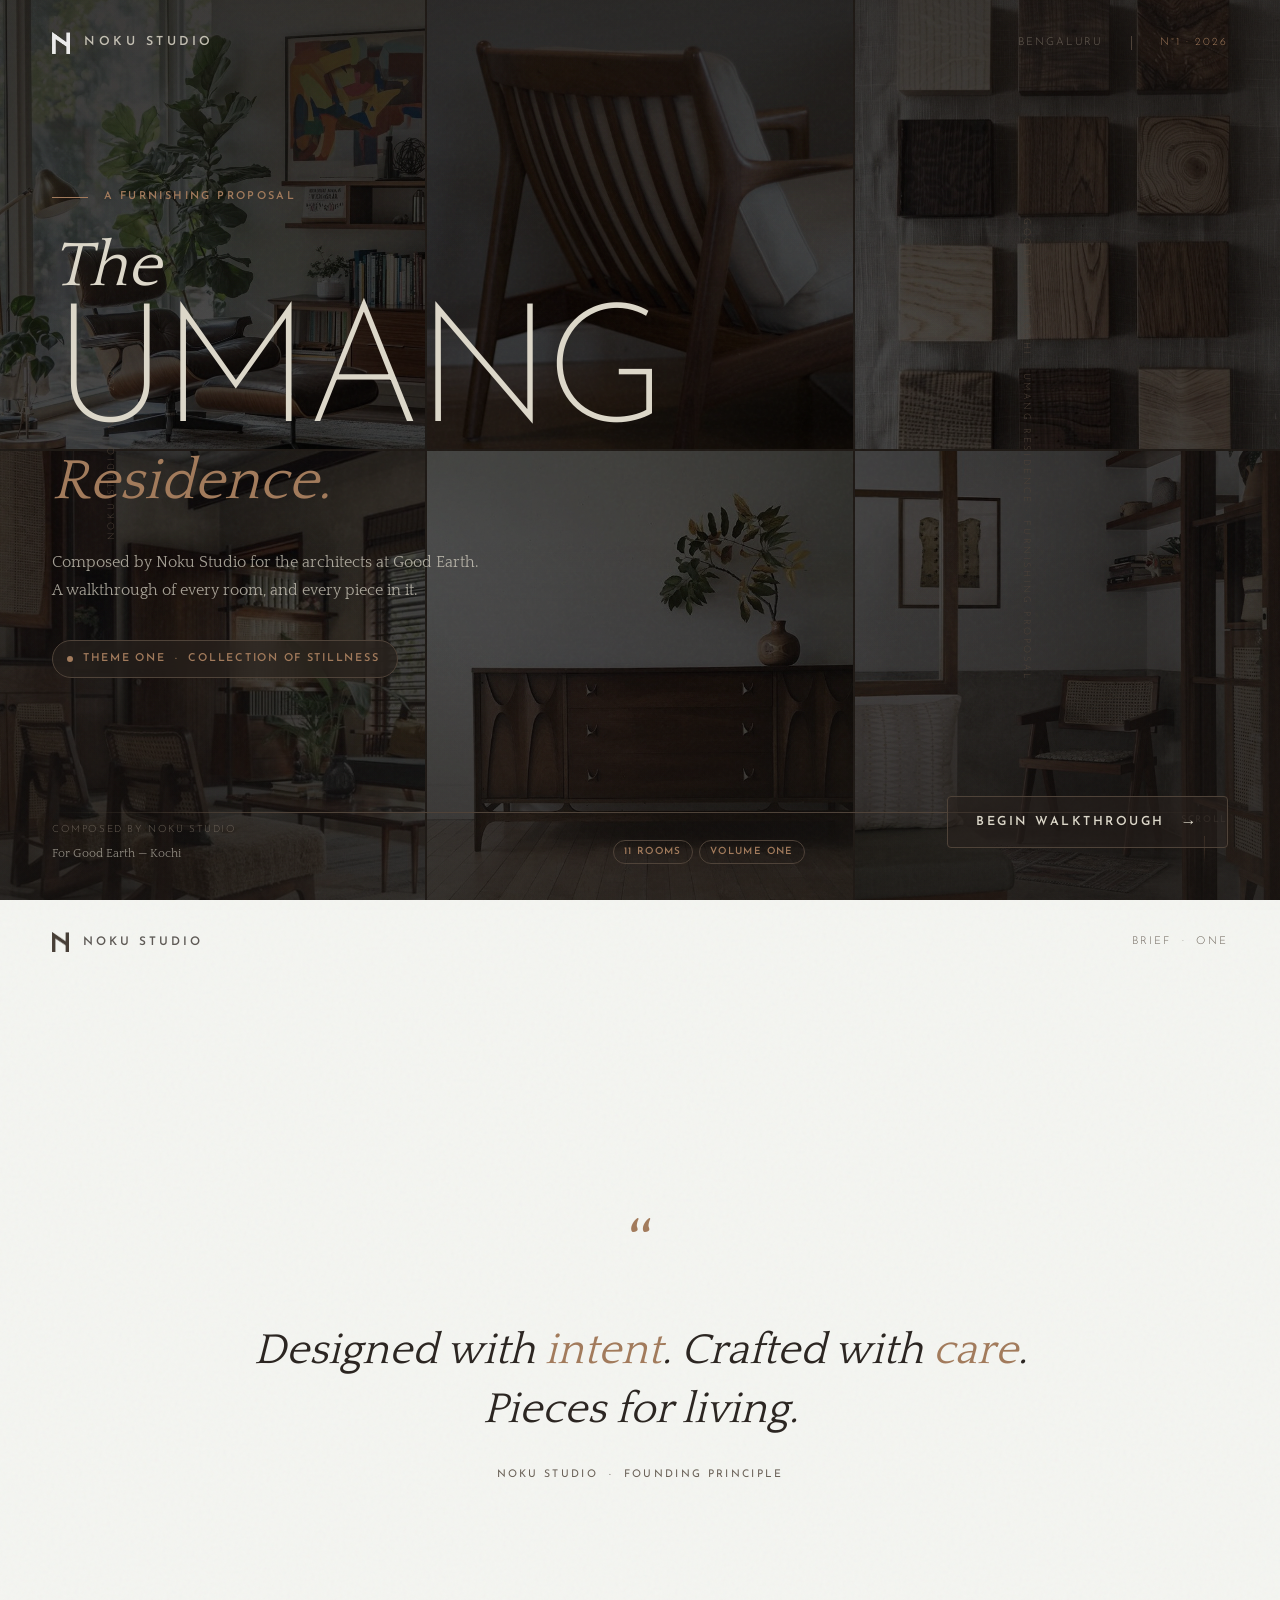
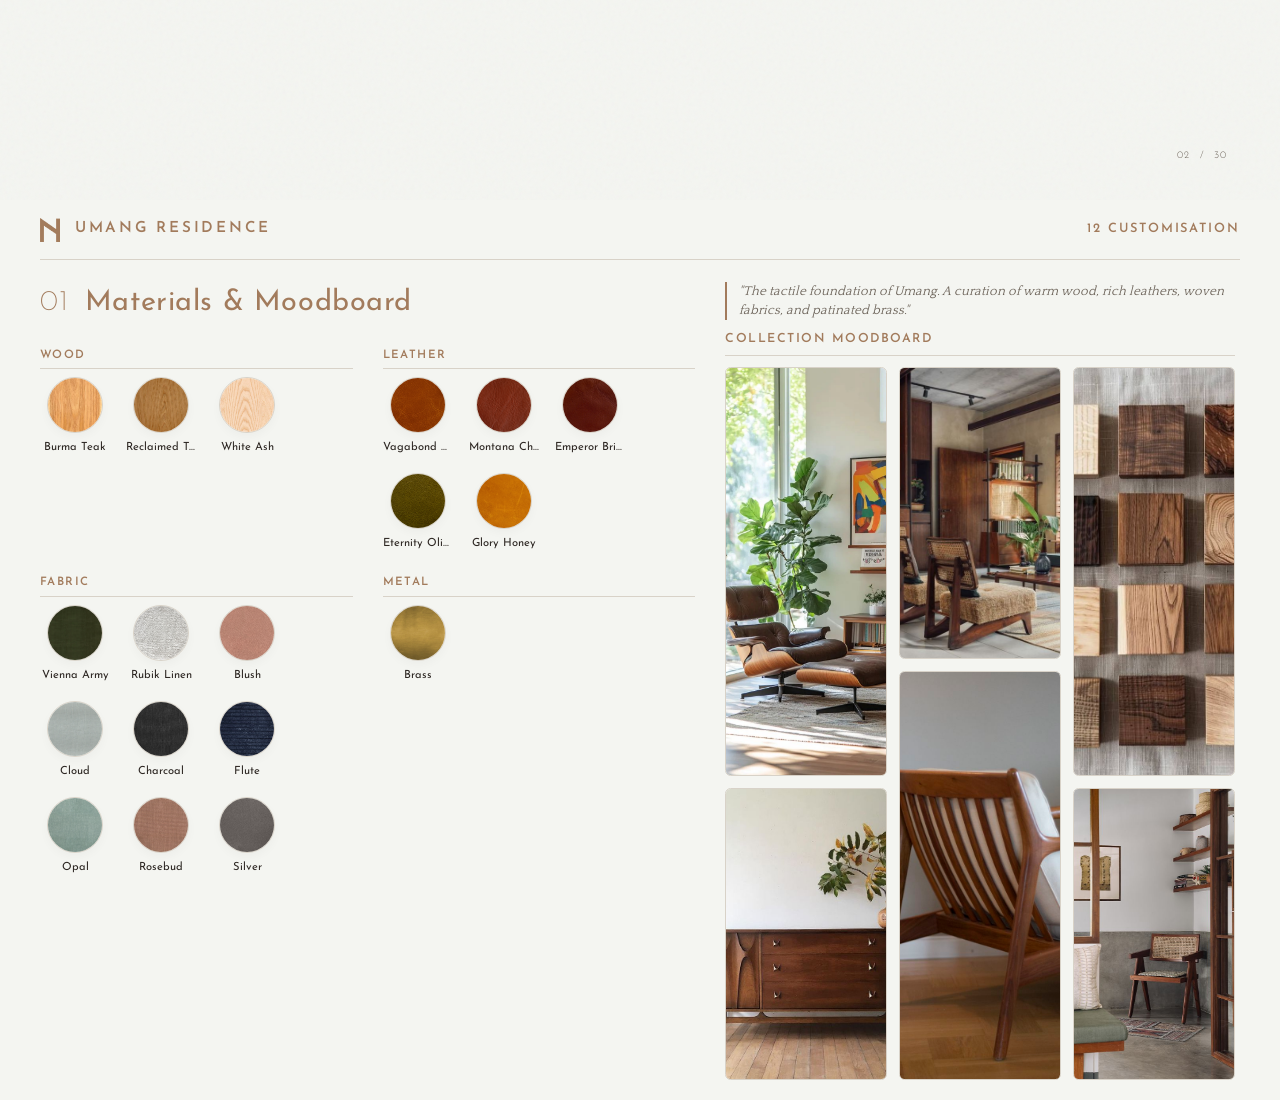
==== index.html @ 827d15e7 "Add generous padding and divider line between sections in mobile view to improve spacing" ====
<!DOCTYPE html>
<html lang="en">

<head>
  <meta charset="UTF-8">
  <meta name="viewport" content="width=device-width, initial-scale=1.0">
  <title>Umang Residence — Room Showcase</title>
  <link rel="preconnect" href="https://fonts.googleapis.com" />
  <link rel="preconnect" href="https://fonts.gstatic.com" crossorigin />
  <link
    href="https://fonts.googleapis.com/css2?family=Josefin+Sans:ital,wght@0,200;0,300;0,400;0,600;0,700;1,400;1,600&family=Quattrocento:wght@400;700&display=swap"
    rel="stylesheet" />
  <link rel="stylesheet" href="style.css">

  <!-- ====================================================================
       LANDING PAGE STYLES (merged from landing.html)
       ==================================================================== -->
  <style>
    /* Override desktop scroll-lock from style.css so page-level snap works */
    @media (min-width: 1201px) {

      html,
      body {
        overflow-y: auto !important;
      }

      .app-container {
        height: 100vh;
        overflow: hidden;
        padding: 0 40px;
      }
    }

    html {
      scroll-snap-type: y mandatory;
      overflow-y: scroll;
      -webkit-font-smoothing: antialiased;
    }

    /* Scope snap-align to all top-level page sections */
    .landing-hero-section,
    .landing-quote-section,
    .app-container,
    .landing-thankyou-section {
      scroll-snap-align: start;
    }

    /* ---- TOKENS ---- */
    :root {
      --font-display: 'Josefin Sans', sans-serif;
      --font-body: 'Quattrocento', serif;
      --ease-out: cubic-bezier(0.16, 1, 0.3, 1);
    }

    /* ---- HERO SECTION (dark) ---- */
    .landing-hero-section {
      height: 100vh;
      display: grid;
      grid-template-rows: auto 1fr auto;
      position: relative;
      overflow: hidden;
      background: #1E1915;
    }

    /* Noise grain */
    .landing-hero-section::before {
      content: '';
      position: absolute;
      inset: 0;
      background-image: url("data:image/svg+xml,%3Csvg viewBox='0 0 256 256' xmlns='http://www.w3.org/2000/svg'%3E%3Cfilter id='noise'%3E%3CfeTurbulence type='fractalNoise' baseFrequency='0.9' numOctaves='4' stitchTiles='stitch'/%3E%3C/filter%3E%3Crect width='100%25' height='100%25' filter='url(%23noise)' opacity='0.04'/%3E%3C/svg%3E");
      pointer-events: none;
      z-index: 5;
      opacity: 0.6;
    }

    .l-bg-collage {
      position: absolute;
      inset: 0;
      z-index: 0;
      display: grid;
      grid-template-columns: 1fr 1fr 1fr;
      grid-template-rows: 1fr 1fr;
      gap: 2px;
      opacity: 0;
      animation: lBgReveal 2.4s 0.5s var(--ease-out) forwards;
    }

    @keyframes lBgReveal {
      to {
        opacity: 1;
      }
    }

    .l-bg-collage__panel {
      overflow: hidden;
    }

    .l-bg-collage__panel img {
      width: 100%;
      height: 100%;
      object-fit: cover;
      filter: brightness(0.3) saturate(0.7);
      transform: scale(1.06);
      animation: lBgPanZoom 22s ease-in-out infinite alternate;
    }

    .l-bg-collage__panel:nth-child(2) img {
      animation-delay: -3s;
    }

    .l-bg-collage__panel:nth-child(3) img {
      animation-delay: -6s;
    }

    .l-bg-collage__panel:nth-child(4) img {
      animation-delay: -9s;
    }

    .l-bg-collage__panel:nth-child(5) img {
      animation-delay: -12s;
    }

    .l-bg-collage__panel:nth-child(6) img {
      animation-delay: -15s;
    }

    @keyframes lBgPanZoom {
      from {
        transform: scale(1.06) translate(0, 0);
      }

      to {
        transform: scale(1.14) translate(1%, 1%);
      }
    }

    .l-bg-vignette {
      position: absolute;
      inset: 0;
      z-index: 1;
      background:
        radial-gradient(ellipse at center, transparent 35%, rgba(30, 25, 21, 0.22) 80%),
        linear-gradient(to bottom, rgba(30, 25, 21, 0.18) 0%, transparent 40%, transparent 60%, rgba(30, 25, 21, 0.38) 100%);
      pointer-events: none;
    }

    /* NAV */
    .l-nav {
      position: relative;
      z-index: 10;
      display: flex;
      justify-content: space-between;
      align-items: center;
      padding: 32px 52px 0;
      opacity: 0;
      transform: translateY(-12px);
      animation: lSlideDown 0.9s 1.2s var(--ease-out) forwards;
    }

    @keyframes lSlideDown {
      to {
        opacity: 1;
        transform: translateY(0);
      }
    }

    .l-nav__brand {
      display: flex;
      align-items: center;
      gap: 14px;
    }

    .l-nav__logo {
      height: 22px;
      width: auto;
      filter: brightness(0) invert(1);
      opacity: 0.9;
    }

    .l-nav__wordmark {
      font-family: var(--font-display);
      font-size: 0.78rem;
      font-weight: 600;
      letter-spacing: 0.28em;
      text-transform: uppercase;
      color: #dcd7c9;
      opacity: 0.85;
    }

    .l-nav__meta {
      display: flex;
      align-items: center;
      gap: 28px;
    }

    .l-nav__tag {
      font-family: var(--font-display);
      font-size: 0.68rem;
      font-weight: 300;
      letter-spacing: 0.18em;
      text-transform: uppercase;
      color: #6B6258;
    }

    .l-nav__divider {
      width: 1px;
      height: 14px;
      background: #4F4339;
    }

    .l-nav__edition {
      font-family: var(--font-display);
      font-size: 0.68rem;
      font-weight: 300;
      letter-spacing: 0.18em;
      text-transform: uppercase;
      color: #a27b5c;
    }

    /* HERO CONTENT */
    .l-hero {
      position: relative;
      z-index: 10;
      display: flex;
      flex-direction: column;
      justify-content: center;
      align-items: flex-start;
      padding: 0 52px;
    }

    .l-hero__eyebrow {
      display: flex;
      align-items: center;
      gap: 16px;
      margin-bottom: 32px;
      opacity: 0;
      transform: translateY(14px);
      animation: lFadeUp 0.8s 1.5s var(--ease-out) forwards;
    }

    .l-hero__eyebrow-line {
      width: 36px;
      height: 1px;
      background: #a27b5c;
    }

    .l-hero__eyebrow-text {
      font-family: var(--font-display);
      font-size: 0.68rem;
      font-weight: 600;
      letter-spacing: 0.22em;
      text-transform: uppercase;
      color: #a27b5c;
    }

    .l-hero__title-block {
      display: flex;
      flex-direction: column;
    }

    .l-hero__article {
      font-family: var(--font-body);
      font-style: italic;
      font-size: clamp(2.4rem, 5vw, 5.2rem);
      color: #dcd7c9;
      line-height: 0.9;
      letter-spacing: -0.01em;
      margin-bottom: 12px;
      opacity: 0;
      transform: translateY(20px);
      animation: lFadeUp 1s 1.65s var(--ease-out) forwards;
    }

    .l-hero__name {
      font-family: var(--font-display);
      font-size: clamp(5.5rem, 13vw, 14rem);
      font-weight: 200;
      letter-spacing: -0.04em;
      line-height: 0.88;
      color: #dcd7c9;
      text-transform: uppercase;
      opacity: 0;
      transform: translateY(24px);
      animation: lFadeUp 1.1s 1.8s var(--ease-out) forwards;
    }

    .l-hero__subtitle {
      font-family: var(--font-body);
      font-style: italic;
      font-size: clamp(2.2rem, 4.5vw, 4.8rem);
      color: #a27b5c;
      line-height: 0.95;
      opacity: 0;
      transform: translateY(20px);
      animation: lFadeUp 1s 2s var(--ease-out) forwards;
    }

    .l-hero__descriptor {
      margin-top: 40px;
      max-width: 480px;
      opacity: 0;
      transform: translateY(16px);
      animation: lFadeUp 0.9s 2.2s var(--ease-out) forwards;
    }

    .l-hero__descriptor p {
      font-family: var(--font-body);
      font-size: 0.88rem;
      font-size: 1rem;
      line-height: 1.75;
      color: #dcd7c9;
      opacity: 0.72;
    }

    .l-hero__descriptor p strong {
      color: #dcd7c9;
      font-weight: 400;
    }

    /* Theme chip */
    .l-theme-chip {
      display: inline-flex;
      align-items: center;
      gap: 10px;
      margin-top: 36px;
      padding: 9px 18px 9px 14px;
      border: 1px solid #4F4339;
      border-radius: 100vw;
      background: rgba(42, 35, 30, 0.6);
      backdrop-filter: blur(12px);
      -webkit-backdrop-filter: blur(12px);
      opacity: 0;
      transform: translateY(12px);
      animation: lFadeUp 0.9s 2.4s var(--ease-out) forwards;
      transition: border-color 0.3s ease, background 0.3s ease;
    }

    .l-theme-chip:hover {
      border-color: #a27b5c;
      background: rgba(162, 123, 92, 0.12);
    }

    .l-theme-chip__dot {
      width: 6px;
      height: 6px;
      border-radius: 50%;
      background: #a27b5c;
      animation: lPulse 2.5s ease-in-out infinite;
    }

    @keyframes lPulse {

      0%,
      100% {
        opacity: 1;
        transform: scale(1);
      }

      50% {
        opacity: 0.5;
        transform: scale(0.75);
      }
    }

    .l-theme-chip__text {
      font-family: var(--font-display);
      font-size: 0.68rem;
      font-weight: 600;
      letter-spacing: 0.16em;
      text-transform: uppercase;
      color: #a27b5c;
    }

    /* CTA button */
    .l-enter-btn-wrap {
      position: absolute;
      right: 52px;
      bottom: 52px;
      z-index: 10;
      opacity: 0;
      animation: lFadeIn 0.9s 2.6s var(--ease-out) forwards;
    }

    .l-enter-btn {
      display: inline-flex;
      align-items: center;
      gap: 16px;
      text-decoration: none;
      color: #dcd7c9;
      font-family: var(--font-display);
      font-size: 0.78rem;
      font-weight: 600;
      letter-spacing: 0.2em;
      text-transform: uppercase;
      padding: 16px 28px;
      border: 1px solid #4F4339;
      border-radius: 4px;
      background: rgba(42, 35, 30, 0.5);
      backdrop-filter: blur(16px);
      -webkit-backdrop-filter: blur(16px);
      transition: all 0.4s var(--ease-out);
      position: relative;
      overflow: hidden;
      cursor: pointer;
    }

    .l-enter-btn::before {
      content: '';
      position: absolute;
      inset: 0;
      background: #a27b5c;
      transform: scaleX(0);
      transform-origin: left;
      transition: transform 0.5s var(--ease-out);
      z-index: -1;
    }

    .l-enter-btn:hover {
      border-color: #a27b5c;
      color: #1E1915;
      letter-spacing: 0.26em;
    }

    .l-enter-btn:hover::before {
      transform: scaleX(1);
    }

    .l-enter-btn__arrow {
      display: inline-block;
      transition: transform 0.35s var(--ease-out);
      font-size: 1rem;
    }

    .l-enter-btn:hover .l-enter-btn__arrow {
      transform: translateX(5px);
    }

    /* Footer strip */
    .l-footer-strip {
      position: relative;
      z-index: 10;
      display: flex;
      justify-content: space-between;
      align-items: flex-end;
      padding: 0 52px 36px;
      opacity: 0;
      animation: lFadeIn 0.9s 2.5s var(--ease-out) forwards;
    }

    .l-footer__left {
      display: flex;
      flex-direction: column;
      gap: 6px;
    }

    .l-footer__credit {
      font-family: var(--font-display);
      font-size: 0.62rem;
      font-weight: 300;
      letter-spacing: 0.16em;
      text-transform: uppercase;
      color: #6B6258;
    }

    .l-footer__client {
      font-family: var(--font-body);
      font-size: 0.78rem;
      color: #dcd7c9;
      opacity: 0.6;
    }

    .l-footer__rooms {
      display: flex;
      align-items: center;
      gap: 6px;
    }

    .l-room-badge {
      font-family: var(--font-display);
      font-size: 0.62rem;
      font-weight: 600;
      letter-spacing: 0.14em;
      text-transform: uppercase;
      color: #a27b5c;
      border: 1px solid #4F4339;
      border-radius: 100vw;
      padding: 3px 10px;
    }

    .l-scroll-hint {
      display: flex;
      flex-direction: column;
      align-items: center;
      gap: 8px;
      opacity: 0.4;
      animation: lBobUp 2s 3.2s ease-in-out infinite;
    }

    @keyframes lBobUp {

      0%,
      100% {
        transform: translateY(0);
        opacity: 0.4;
      }

      50% {
        transform: translateY(-5px);
        opacity: 0.7;
      }
    }

    .l-scroll-hint__label {
      font-family: var(--font-display);
      font-size: 0.58rem;
      letter-spacing: 0.18em;
      text-transform: uppercase;
      color: #6B6258;
    }

    .l-scroll-hint__line {
      width: 1px;
      height: 28px;
      background: linear-gradient(to bottom, #a27b5c, transparent);
    }

    /* Vertical edge labels */
    .l-side-ticker,
    .l-edition-mark {
      position: absolute;
      top: 50%;
      z-index: 10;
      opacity: 0;
      animation: lFadeIn 1s 2.8s var(--ease-out) forwards;
    }

    .l-side-ticker {
      right: 20px;
      transform: translateY(-50%) rotate(90deg);
    }

    .l-edition-mark {
      left: 20px;
      transform: translateY(-50%) rotate(-90deg);
    }

    .l-side-ticker span,
    .l-edition-mark span {
      font-family: var(--font-display);
      font-size: 0.58rem;
      font-weight: 300;
      letter-spacing: 0.28em;
      text-transform: uppercase;
      color: #4F4339;
      white-space: nowrap;
    }

    /* HR accent */
    .l-hr-accent {
      height: 1px;
      background: linear-gradient(to right, transparent, #4F4339 20%, #4F4339 80%, transparent);
      position: relative;
      z-index: 10;
      margin: 0 52px;
      opacity: 0;
      animation: lFadeIn 1s 2.2s var(--ease-out) forwards;
    }

    @keyframes lFadeUp {
      to {
        opacity: 1;
        transform: translateY(0);
      }
    }

    @keyframes lFadeIn {
      to {
        opacity: 1;
      }
    }

    /* ---- QUOTE SECTION (light) ---- */
    .landing-quote-section {
      height: 100vh;
      background-color: #f4f5f1;
      display: grid;
      grid-template-rows: auto 1fr auto;
      position: relative;
      overflow: hidden;
    }

    .landing-quote-section::after {
      content: '';
      position: absolute;
      inset: 0;
      background-image: url("data:image/svg+xml,%3Csvg viewBox='0 0 300 300' xmlns='http://www.w3.org/2000/svg'%3E%3Cfilter id='n'%3E%3CfeTurbulence type='fractalNoise' baseFrequency='0.75' numOctaves='4' stitchTiles='stitch'/%3E%3C/filter%3E%3Crect width='100%25' height='100%25' filter='url(%23n)' opacity='0.035'/%3E%3C/svg%3E");
      pointer-events: none;
      z-index: 0;
    }

    .qs-nav {
      position: relative;
      z-index: 2;
      display: flex;
      justify-content: space-between;
      align-items: center;
      padding: 32px 52px 0;
    }

    .qs-nav__brand {
      display: flex;
      align-items: center;
      gap: 14px;
    }

    .qs-nav__logo {
      height: 20px;
      width: auto;
      filter: brightness(0.25);
      opacity: 0.85;
    }

    .qs-nav__wordmark {
      font-family: var(--font-display);
      font-size: 0.74rem;
      font-weight: 600;
      letter-spacing: 0.26em;
      text-transform: uppercase;
      color: #2C2622;
      opacity: 0.75;
    }

    .qs-nav__label {
      font-family: var(--font-display);
      font-size: 0.68rem;
      font-weight: 300;
      letter-spacing: 0.2em;
      text-transform: uppercase;
      color: #6B6258;
    }

    .qs-stage {
      position: relative;
      z-index: 2;
      display: flex;
      flex-direction: column;
      justify-content: center;
      align-items: center;
      text-align: center;
      padding: 0 52px;
      gap: 28px;
    }

    .qs-mark {
      font-family: var(--font-body);
      font-size: clamp(3.5rem, 6vw, 6rem);
      color: #a27b5c;
      line-height: 1;
      user-select: none;
      opacity: 0;
      transform: translateY(16px);
      transition: opacity 0.9s var(--ease-out), transform 0.9s var(--ease-out);
    }

    .qs-mark.visible {
      opacity: 1;
      transform: translateY(0);
    }

    .qs-quote {
      font-family: var(--font-body);
      font-style: italic;
      font-size: clamp(1.7rem, 3.4vw, 3.4rem);
      line-height: 1.35;
      color: #2C2622;
      max-width: 820px;
      opacity: 0;
      transform: translateY(22px);
      transition: opacity 1s 0.15s var(--ease-out), transform 1s 0.15s var(--ease-out);
    }

    .qs-quote.visible {
      opacity: 1;
      transform: translateY(0);
    }

    .qs-quote em {
      font-style: italic;
      color: #a27b5c;
    }

    .qs-attribution {
      font-family: var(--font-display);
      font-size: 0.66rem;
      font-weight: 400;
      letter-spacing: 0.22em;
      text-transform: uppercase;
      color: #6B6258;
      opacity: 0;
      transform: translateY(14px);
      transition: opacity 0.8s 0.3s var(--ease-out), transform 0.8s 0.3s var(--ease-out);
    }

    .qs-attribution.visible {
      opacity: 1;
      transform: translateY(0);
    }

    .qs-footer {
      position: relative;
      z-index: 2;
      display: flex;
      justify-content: flex-end;
      align-items: center;
      padding: 0 52px 36px;
    }

    .qs-pagination {
      font-family: var(--font-display);
      font-size: 0.62rem;
      font-weight: 300;
      letter-spacing: 0.16em;
      color: #6B6258;
    }

    /* Responsive */
    @media (max-width: 900px) {

      .l-nav,
      .l-hero,
      .l-footer-strip,
      .qs-nav,
      .qs-stage,
      .qs-footer {
        padding-left: 28px;
        padding-right: 28px;
      }

      .l-enter-btn-wrap {
        right: 28px;
        bottom: 28px;
      }

      .l-hr-accent {
        margin: 0 28px;
      }

      .l-side-ticker,
      .l-edition-mark {
        display: none;
      }

      .l-hero__name {
        font-size: clamp(4rem, 18vw, 9rem);
      }
    }

    @media (max-width: 600px) {
      .l-nav__meta {
        display: none;
      }

      .l-hero__name {
        font-size: clamp(3.5rem, 20vw, 7rem);
      }

      .l-hero__article,
      .l-hero__subtitle {
        font-size: clamp(2rem, 7vw, 3.5rem);
      }

      .l-footer-strip {
        flex-direction: column;
        align-items: flex-start;
        gap: 20px;
        padding-bottom: 120px;
      }

      .qs-quote {
        font-size: clamp(1.4rem, 5.5vw, 2.2rem);
      }
    }

    /* ---- THANK YOU SECTION (dark) ---- */
    .landing-thankyou-section {
      background-color: #1E1915;
      display: grid !important;
      grid-template-columns: 1fr !important;
      grid-template-rows: auto 1fr auto;
      gap: 0 !important;
      position: relative;
      overflow: hidden;
      box-sizing: border-box;
      opacity: 1 !important;
      transform: none !important;
      animation: none !important;
      transition: none !important;
    }

    @media (min-width: 1201px) {
      .landing-thankyou-section {
        margin-top: -60px !important;
        height: 100vh !important;
        margin-left: -40px !important;
        margin-right: -40px !important;
        width: calc(100% + 80px) !important;
        padding-top: 60px !important;
      }
    }

    @media (max-width: 1200px) {
      .landing-thankyou-section {
        min-height: 100vh !important;
        margin-left: -30px !important;
        margin-right: -30px !important;
        width: calc(100% + 60px) !important;
        margin-bottom: -40px !important;
        padding-top: 20px;
        padding-bottom: 20px;
      }
    }

    .landing-thankyou-section::before {
      content: '';
      position: absolute;
      inset: 0;
      background-image: url("data:image/svg+xml,%3Csvg viewBox='0 0 256 256' xmlns='http://www.w3.org/2000/svg'%3E%3Cfilter id='noise'%3E%3CfeTurbulence type='fractalNoise' baseFrequency='0.9' numOctaves='4' stitchTiles='stitch'/%3E%3C/filter%3E%3Crect width='100%25' height='100%25' filter='url(%23noise)' opacity='0.04'/%3E%3C/svg%3E");
      pointer-events: none;
      z-index: 5;
      opacity: 0.6;
    }

    .ty-bg-panel {
      position: absolute;
      inset: 0;
      z-index: 0;
      overflow: hidden;
    }

    .ty-bg-panel img {
      width: 100%;
      height: 100%;
      object-fit: cover;
      filter: brightness(0.18) saturate(0.65);
      transform: scale(1.02);
      transition: transform 12s ease-out;
    }

    .landing-thankyou-section:hover .ty-bg-panel img {
      transform: scale(1.08);
    }

    .ty-bg-vignette {
      position: absolute;
      inset: 0;
      z-index: 1;
      background:
        radial-gradient(ellipse at center, transparent 30%, rgba(30, 25, 21, 0.4) 80%),
        linear-gradient(to bottom, rgba(30, 25, 21, 0.2) 0%, transparent 40%, transparent 60%, rgba(30, 25, 21, 0.5) 100%);
      pointer-events: none;
    }

    /* Side Tickers */
    .ty-side-ticker,
    .ty-edition-mark {
      position: absolute;
      top: 50%;
      z-index: 10;
      opacity: 0.6;
    }

    .ty-side-ticker {
      right: 20px;
      transform: translateY(-50%) rotate(90deg);
    }

    .ty-edition-mark {
      left: 20px;
      transform: translateY(-50%) rotate(-90deg);
    }

    .ty-side-ticker span,
    .ty-edition-mark span {
      font-family: var(--font-display);
      font-size: 0.58rem;
      font-weight: 300;
      letter-spacing: 0.28em;
      text-transform: uppercase;
      color: #4F4339;
      white-space: nowrap;
    }

    /* Nav */
    .ty-nav {
      position: relative;
      z-index: 10;
      display: flex;
      justify-content: space-between;
      align-items: center;
      padding: 32px 40px 0;
    }

    .ty-nav__brand {
      display: flex;
      align-items: center;
      gap: 14px;
    }

    .ty-nav__logo {
      height: 22px;
      width: auto;
      filter: brightness(0) invert(1);
      opacity: 0.9;
    }

    .ty-nav__wordmark {
      font-family: var(--font-display);
      font-size: 0.78rem;
      font-weight: 600;
      letter-spacing: 0.28em;
      text-transform: uppercase;
      color: #dcd7c9;
      opacity: 0.85;
    }

    .ty-nav__label {
      font-family: var(--font-display);
      font-size: 0.68rem;
      font-weight: 300;
      letter-spacing: 0.18em;
      text-transform: uppercase;
      color: #a27b5c;
    }

    /* Stage Content */
    .ty-stage {
      position: relative;
      z-index: 10;
      display: flex;
      flex-direction: column;
      justify-content: center;
      align-items: center;
      text-align: center;
      padding: 0 40px;
    }

    .ty-eyebrow {
      display: flex;
      align-items: center;
      gap: 16px;
      margin-bottom: 24px;
    }

    .ty-eyebrow-line {
      width: 36px;
      height: 1px;
      background: #a27b5c;
    }

    .ty-eyebrow-text {
      font-family: var(--font-display);
      font-size: 0.68rem;
      font-weight: 600;
      letter-spacing: 0.22em;
      text-transform: uppercase;
      color: #a27b5c;
    }

    .ty-title {
      font-family: var(--font-body);
      font-style: italic;
      font-size: clamp(3rem, 6.5vw, 6.5rem);
      font-weight: 400;
      color: #dcd7c9;
      line-height: 1.1;
      margin-bottom: 24px;
    }

    .ty-divider {
      width: 80px;
      height: 1px;
      background: #4F4339;
      margin-bottom: 24px;
    }

    .ty-descriptor {
      font-family: var(--font-body);
      font-size: 1.15rem;
      line-height: 1.8;
      color: #dcd7c9;
      opacity: 0.8;
      max-width: 600px;
      margin-bottom: 40px;
    }

    .ty-descriptor strong {
      color: #a27b5c;
      font-weight: 400;
    }

    /* CTA buttons */
    .ty-ctas {
      display: flex;
      gap: 20px;
      align-items: center;
    }

    .ty-btn {
      display: inline-flex;
      align-items: center;
      gap: 16px;
      text-decoration: none;
      color: #dcd7c9;
      font-family: var(--font-display);
      font-size: 0.78rem;
      font-weight: 600;
      letter-spacing: 0.2em;
      text-transform: uppercase;
      padding: 16px 28px;
      border: 1px solid #4F4339;
      border-radius: 4px;
      background: rgba(42, 35, 30, 0.5);
      backdrop-filter: blur(16px);
      -webkit-backdrop-filter: blur(16px);
      transition: all 0.4s var(--ease-out);
      position: relative;
      overflow: hidden;
      cursor: pointer;
    }

    .ty-btn::before {
      content: '';
      position: absolute;
      inset: 0;
      background: #a27b5c;
      transform: scaleX(0);
      transform-origin: left;
      transition: transform 0.5s var(--ease-out);
      z-index: -1;
    }

    .ty-btn:hover {
      border-color: #a27b5c;
      color: #1E1915;
      letter-spacing: 0.24em;
    }

    .ty-btn:hover::before {
      transform: scaleX(1);
    }

    .ty-btn--primary {
      border-color: #a27b5c;
      background: rgba(162, 123, 92, 0.15);
    }

    .ty-btn__arrow {
      display: inline-block;
      transition: transform 0.35s var(--ease-out);
      font-size: 1rem;
    }

    .ty-btn:hover .ty-btn__arrow {
      transform: translateY(-3px);
    }

    /* Footer */
    .ty-footer {
      position: relative;
      z-index: 10;
      display: flex;
      justify-content: space-between;
      align-items: flex-end;
      padding: 0 40px 36px;
    }

    .ty-footer__left {
      display: flex;
      flex-direction: column;
      gap: 6px;
    }

    .ty-footer__credit {
      font-family: var(--font-display);
      font-size: 0.62rem;
      font-weight: 600;
      letter-spacing: 0.16em;
      text-transform: uppercase;
      color: #a27b5c;
    }

    .ty-footer__client {
      font-family: var(--font-body);
      font-size: 0.78rem;
      color: #dcd7c9;
      opacity: 0.6;
    }

    .ty-pagination {
      font-family: var(--font-display);
      font-size: 0.62rem;
      font-weight: 300;
      letter-spacing: 0.16em;
      color: #6B6258;
    }

    /* Responsive for TY section */
    @media (max-width: 900px) {

      .ty-nav,
      .ty-stage,
      .ty-footer {
        padding-left: 28px;
        padding-right: 28px;
      }

      .ty-side-ticker,
      .ty-edition-mark {
        display: none;
      }

      .ty-title {
        font-size: clamp(2.5rem, 9vw, 4.5rem);
      }

      .ty-descriptor {
        font-size: 1rem;
      }
    }

    @media (max-width: 600px) {
      .ty-ctas {
        flex-direction: column;
        width: 100%;
        gap: 12px;
      }

      .ty-btn {
        width: 100%;
        justify-content: center;
      }

      .ty-footer {
        flex-direction: column;
        align-items: flex-start;
        gap: 20px;
      }
    }

    .map-layout-image {
      width: 100%;
      height: 100%;
      object-fit: contain;
      display: block;
    }
  </style>
</head>

<body>


  <!-- ======================================================================
     SECTION 1: HERO (dark)
     ====================================================================== -->
  <section class="landing-hero-section" id="landing-hero">

    <!-- Background collage -->
    <div class="l-bg-collage" aria-hidden="true">
      <div class="l-bg-collage__panel"><img src="Moodboard - of stillness/57ec27a5377b392bd27f4250d5c39461.jpg" alt="">
      </div>
      <div class="l-bg-collage__panel"><img src="Moodboard - of stillness/1d1c1af230ec5bf3fed2f9ac7fd9fdf5.jpg" alt="">
      </div>
      <div class="l-bg-collage__panel"><img src="Moodboard - of stillness/wood.jpg" alt=""></div>
      <div class="l-bg-collage__panel"><img src="Moodboard - of stillness/fdf0f8ab8c964cf68f39f626d0922461.jpg" alt="">
      </div>
      <div class="l-bg-collage__panel"><img src="Moodboard - of stillness/01.jpg" alt=""></div>
      <div class="l-bg-collage__panel"><img src="Moodboard - of stillness/80becd3aab10a0f715442c912fa0600b.jpg" alt="">
      </div>
    </div>
    <div class="l-bg-vignette" aria-hidden="true"></div>

    <!-- Side labels -->
    <div class="l-side-ticker" aria-hidden="true"><span>Good Earth Kochi · Umang Residence · Furnishing Proposal</span>
    </div>
    <div class="l-edition-mark" aria-hidden="true"><span>Noku Studio · N°1 · 2026</span></div>

    <!-- Nav -->
    <nav class="l-nav" aria-label="Noku branding">
      <div class="l-nav__brand">
        <img src="Noku mark.png" alt="Noku Studio" class="l-nav__logo">
        <span class="l-nav__wordmark">Noku Studio</span>
      </div>
      <div class="l-nav__meta">
        <span class="l-nav__tag">Bengaluru</span>
        <div class="l-nav__divider"></div>
        <span class="l-nav__edition">N°1 · 2026</span>
      </div>
    </nav>

    <!-- Hero content -->
    <div class="l-hero">
      <div class="l-hero__eyebrow">
        <div class="l-hero__eyebrow-line"></div>
        <span class="l-hero__eyebrow-text">A Furnishing Proposal</span>
      </div>
      <div class="l-hero__title-block">
        <span class="l-hero__article">The</span>
        <h1 class="l-hero__name">Umang</h1>
        <span class="l-hero__subtitle">Residence.</span>
      </div>
      <div class="l-hero__descriptor">
        <p>Composed by <strong>Noku Studio</strong> for the architects at <strong>Good Earth</strong>.<br>
          A walkthrough of every room, and every piece in it.</p>
      </div>
      <div class="l-theme-chip" aria-label="Theme One">
        <div class="l-theme-chip__dot"></div>
        <span class="l-theme-chip__text">Theme One &nbsp;·&nbsp; Collection of Stillness</span>
      </div>
    </div>

    <!-- Divider -->
    <div class="l-hr-accent" aria-hidden="true"></div>

    <!-- Footer strip -->
    <footer class="l-footer-strip">
      <div class="l-footer__left">
        <span class="l-footer__credit">Composed by Noku Studio</span>
        <span class="l-footer__client">For Good Earth — Kochi</span>
      </div>
      <div class="l-footer__rooms">
        <span class="l-room-badge">11 Rooms</span>
        <span class="l-room-badge">Volume One</span>
      </div>
      <div class="l-scroll-hint" aria-hidden="true">
        <span class="l-scroll-hint__label">Scroll</span>
        <div class="l-scroll-hint__line"></div>
      </div>
    </footer>

    <!-- CTA button — scrolls in-page to the room showcase -->
    <div class="l-enter-btn-wrap">
      <button class="l-enter-btn" id="enter-walkthrough"
        onclick="document.getElementById('app-main').scrollIntoView({behavior:'smooth'})"
        aria-label="Begin walkthrough">
        <span>Begin Walkthrough</span>
        <span class="l-enter-btn__arrow">→</span>
      </button>
    </div>

  </section>

  <!-- ======================================================================
     SECTION 2: FOUNDING PRINCIPLE (light)
     ====================================================================== -->
  <section class="landing-quote-section" id="founding-principle" aria-label="Founding Principle">
    <nav class="qs-nav" aria-label="Section navigation">
      <div class="qs-nav__brand">
        <img src="Noku mark.png" alt="Noku Studio" class="qs-nav__logo">
        <span class="qs-nav__wordmark">Noku Studio</span>
      </div>
      <span class="qs-nav__label">Brief &nbsp;·&nbsp; One</span>
    </nav>
    <div class="qs-stage">
      <div class="qs-mark" id="qs-mark" aria-hidden="true">“</div>
      <blockquote class="qs-quote" id="qs-quote">
        Designed with <em>intent</em>. Crafted with <em>care</em>.<br>
        Pieces for living.
      </blockquote>
      <p class="qs-attribution" id="qs-attr">Noku Studio &nbsp;·&nbsp; Founding Principle</p>
    </div>
    <div class="qs-footer">
      <span class="qs-pagination">02 &nbsp;/&nbsp; 30</span>
    </div>
  </section>

  <!-- ======================================================================
     SECTION 3: ROOM SHOWCASE
     ====================================================================== -->
  <div class="app-container" id="app-main">
    <!-- Header -->
    <header class="app-header">
      <div class="branding-group">
        <img src="Noku mark.png" alt="Noku Logo" class="noku-logo">
        <span class="brand-name">Umang Residence</span>
      </div>



      <div class="current-space-badge" id="active-room-badge">Bedroom 01</div>
    </header>

    <!-- Room Snap Scroll Container -->
    <div class="scroll-container">
    <!-- ==========================================================================
         ROOM 01: MATERIALS & MOODBOARD
         ========================================================================== -->
    <main class="room-section" id="room-materials" data-room-title="Materials & Moodboard">
      
      <!-- Left Column: Title + Materials Grid -->
      <section class="left-column">
        <div class="space-title-container">
          <span class="space-number">01</span>
          <h1 class="space-title">Materials & Moodboard</h1>
        </div>
        <div class="showcase-container" style="overflow: hidden; max-height: calc(100vh - 160px);">
          <div class="materials-categories">
            <!-- Category: Wood -->
            <div class="material-category-group">
              <h4 class="material-category-title">Wood</h4>
              <div class="material-swatches">
                <div class="material-swatch" onclick="openLightbox('room-materials', 0)">
                  <div class="swatch-circle">
                    <img src="Materials/Wood/Teak.png" alt="Burma Teak">
                  </div>
                  <span class="swatch-name">Burma Teak</span>
                </div>
                <div class="material-swatch" onclick="openLightbox('room-materials', 1)">
                  <div class="swatch-circle">
                    <img src="Materials/Wood/Reclaimed teak.jpg" alt="Reclaimed Teak">
                  </div>
                  <span class="swatch-name">Reclaimed Teak</span>
                </div>
                <div class="material-swatch" onclick="openLightbox('room-materials', 2)">
                  <div class="swatch-circle">
                    <img src="Materials/Wood/White_Ash_Crown.jpg" alt="White Ash">
                  </div>
                  <span class="swatch-name">White Ash</span>
                </div>
              </div>
            </div>

            <!-- Category: Leather -->
            <div class="material-category-group">
              <h4 class="material-category-title">Leather</h4>
              <div class="material-swatches">
                <div class="material-swatch" onclick="openLightbox('room-materials', 3)">
                  <div class="swatch-circle">
                    <img src="Materials/leather/Vagabond Cognac.jpeg" alt="Vagabond Cognac">
                  </div>
                  <span class="swatch-name">Vagabond Cognac</span>
                </div>
                <div class="material-swatch" onclick="openLightbox('room-materials', 4)">
                  <div class="swatch-circle">
                    <img src="Materials/leather/Montana Chestnut.jpg" alt="Montana Chestnut">
                  </div>
                  <span class="swatch-name">Montana Chestnut</span>
                </div>
                <div class="material-swatch" onclick="openLightbox('room-materials', 5)">
                  <div class="swatch-circle">
                    <img src="Materials/leather/Emperor Brick.jpeg" alt="Emperor Brick">
                  </div>
                  <span class="swatch-name">Emperor Brick</span>
                </div>
                <div class="material-swatch" onclick="openLightbox('room-materials', 6)">
                  <div class="swatch-circle">
                    <img src="Materials/leather/Eternity Olive.jpeg" alt="Eternity Olive">
                  </div>
                  <span class="swatch-name">Eternity Olive</span>
                </div>
                <div class="material-swatch" onclick="openLightbox('room-materials', 7)">
                  <div class="swatch-circle">
                    <img src="Materials/leather/Glory Honey.jpeg" alt="Glory Honey">
                  </div>
                  <span class="swatch-name">Glory Honey</span>
                </div>
              </div>
            </div>

            <!-- Category: Fabric -->
            <div class="material-category-group">
              <h4 class="material-category-title">Fabric</h4>
              <div class="material-swatches">
                <div class="material-swatch" onclick="openLightbox('room-materials', 8)">
                  <div class="swatch-circle">
                    <img src="Materials/Fabric/Vienna Army.jpg" alt="Vienna Army">
                  </div>
                  <span class="swatch-name">Vienna Army</span>
                </div>
                <div class="material-swatch" onclick="openLightbox('room-materials', 9)">
                  <div class="swatch-circle">
                    <img src="Materials/Fabric/Rubik Linen.jpg" alt="Rubik Linen">
                  </div>
                  <span class="swatch-name">Rubik Linen</span>
                </div>
                <div class="material-swatch" onclick="openLightbox('room-materials', 10)">
                  <div class="swatch-circle">
                    <img src="Materials/Fabric/Blush.jpeg" alt="Blush">
                  </div>
                  <span class="swatch-name">Blush</span>
                </div>
                <div class="material-swatch" onclick="openLightbox('room-materials', 11)">
                  <div class="swatch-circle">
                    <img src="Materials/Fabric/Cloud.jpg" alt="Cloud">
                  </div>
                  <span class="swatch-name">Cloud</span>
                </div>
                <div class="material-swatch" onclick="openLightbox('room-materials', 12)">
                  <div class="swatch-circle">
                    <img src="Materials/Fabric/Charcoal.png" alt="Charcoal">
                  </div>
                  <span class="swatch-name">Charcoal</span>
                </div>
                <div class="material-swatch" onclick="openLightbox('room-materials', 13)">
                  <div class="swatch-circle">
                    <img src="Materials/Fabric/Flute.jpeg" alt="Flute">
                  </div>
                  <span class="swatch-name">Flute</span>
                </div>
                <div class="material-swatch" onclick="openLightbox('room-materials', 14)">
                  <div class="swatch-circle">
                    <img src="Materials/Fabric/Opal.png" alt="Opal">
                  </div>
                  <span class="swatch-name">Opal</span>
                </div>
                <div class="material-swatch" onclick="openLightbox('room-materials', 15)">
                  <div class="swatch-circle">
                    <img src="Materials/Fabric/Rosebud.png" alt="Rosebud">
                  </div>
                  <span class="swatch-name">Rosebud</span>
                </div>
                <div class="material-swatch" onclick="openLightbox('room-materials', 16)">
                  <div class="swatch-circle">
                    <img src="Materials/Fabric/Silver.jpeg" alt="Silver">
                  </div>
                  <span class="swatch-name">Silver</span>
                </div>
              </div>
            </div>

            <!-- Category: Metal -->
            <div class="material-category-group">
              <h4 class="material-category-title">Metal</h4>
              <div class="material-swatches">
                <div class="material-swatch" onclick="openLightbox('room-materials', 17)">
                  <div class="swatch-circle">
                    <img src="Materials/Metal/Brass.jpg" alt="Brass">
                  </div>
                  <span class="swatch-name">Brass</span>
                </div>
              </div>
            </div>
          </div>
        </div>
      </section>

      <!-- Right Column: Moodboard Header + Asymmetric Grid -->
      <section class="right-column" style="overflow-y: auto; padding-right: 5px;">
        <!-- Top Row: Quote -->
        <div class="room-meta-header" style="grid-template-columns: 1fr;">
          <blockquote class="quote-container">
            "The tactile foundation of Umang. A curation of warm wood, rich leathers, woven fabrics, and patinated brass."
          </blockquote>
        </div>

        <!-- Bottom Row: Asymmetric Moodboard Grid -->
        <div class="products-section-container" style="height: 100%; display: flex; flex-direction: column;">
          <h2 class="section-label">Collection Moodboard</h2>
          <div style="flex-grow: 1; min-height: 0;">
          <div class="moodboard-grid">
            <div class="moodboard-col">
              <div class="moodboard-item tall" onclick="openLightbox('moodboard', 0)">
                <img src="Moodboard - of stillness/57ec27a5377b392bd27f4250d5c39461.jpg" alt="Umang Moodboard 1">
              </div>
              <div class="moodboard-item short" onclick="openLightbox('moodboard', 1)">
                <img src="Moodboard - of stillness/01.jpg" alt="Umang Moodboard 2">
              </div>
            </div>
            <div class="moodboard-col">
              <div class="moodboard-item short" onclick="openLightbox('moodboard', 2)">
                <img src="Moodboard - of stillness/fdf0f8ab8c964cf68f39f626d0922461.jpg" alt="Umang Moodboard 3">
              </div>
              <div class="moodboard-item tall" onclick="openLightbox('moodboard', 3)">
                <img src="Moodboard - of stillness/1d1c1af230ec5bf3fed2f9ac7fd9fdf5.jpg" alt="Umang Moodboard 4">
              </div>
            </div>
            <div class="moodboard-col">
              <div class="moodboard-item tall" onclick="openLightbox('moodboard', 4)">
                <img src="Moodboard - of stillness/wood.jpg" alt="Umang Moodboard 5">
              </div>
              <div class="moodboard-item short" onclick="openLightbox('moodboard', 5)">
                <img src="Moodboard - of stillness/80becd3aab10a0f715442c912fa0600b.jpg" alt="Umang Moodboard 6">
              </div>
            </div>
          </div>
          </div>
        </div>
      </section>
    </main>

    <!-- ==========================================================================
         ROOM 00: INDEX PAGE (PLAN KEY)
         ========================================================================== -->
    <main class="room-section index-section" id="room-00" data-room-title="Plan Key">
      
      <!-- Left Column: Title + Blueprint Image -->
      <section class="left-column">
        <div class="space-title-container">
          <span class="space-number">00</span>
          <h1 class="space-title">Plan Key</h1>
        </div>
        <div class="blueprint-large-container" style="padding: 0; overflow: hidden; background: none; border: none; box-shadow: none;">
          <svg class="blueprint-svg-large" viewBox="0 0 1980 1980" xmlns="http://www.w3.org/2000/svg" style="border-radius: var(--radius-card); border: var(--border-width) solid var(--line);">
            <!-- Background blueprint plan -->
            <image href="Layout Simplified 3b with labels.png" x="0" y="0" width="1980" height="1980" />
            <!-- Interactive Room Hotspots -->
            <g class="svg-rooms-group">
              <!-- Foyer -->
              <rect class="svg-room-rect" id="svg-rect-room-01" x="442" y="530" width="148" height="160" onclick="scrollToRoom('room-01')" onmouseover="highlightRoom('room-01')" onmouseout="unhighlightRoom('room-01')" />
              <!-- Living Room 01 -->
              <rect class="svg-room-rect" id="svg-rect-room-02" x="590" y="360" width="310" height="330" onclick="scrollToRoom('room-02')" onmouseover="highlightRoom('room-02')" onmouseout="unhighlightRoom('room-02')" />
              <!-- Living Room 02 -->
              <rect class="svg-room-rect" id="svg-rect-room-03" x="900" y="360" width="160" height="420" onclick="scrollToRoom('room-03')" onmouseover="highlightRoom('room-03')" onmouseout="unhighlightRoom('room-03')" />
              <!-- Living Room 03 -->
              <rect class="svg-room-rect" id="svg-rect-room-04" x="1060" y="360" width="120" height="100" onclick="scrollToRoom('room-04')" onmouseover="highlightRoom('room-04')" onmouseout="unhighlightRoom('room-04')" />
              <!-- Master Bedroom -->
              <rect class="svg-room-rect" id="svg-rect-room-05" x="1300" y="360" width="330" height="240" onclick="scrollToRoom('room-05')" onmouseover="highlightRoom('room-05')" onmouseout="unhighlightRoom('room-05')" />
              <!-- Bedroom 01 -->
              <rect class="svg-room-rect" id="svg-rect-room-06" x="1060" y="460" width="210" height="260" onclick="scrollToRoom('room-06')" onmouseover="highlightRoom('room-06')" onmouseout="unhighlightRoom('room-06')" />
              <!-- Dining -->
              <rect class="svg-room-rect" id="svg-rect-room-07" x="590" y="690" width="270" height="220" onclick="scrollToRoom('room-07')" onmouseover="highlightRoom('room-07')" onmouseout="unhighlightRoom('room-07')" />
              <!-- Bedroom 02 -->
              <rect class="svg-room-rect" id="svg-rect-room-08" x="442" y="910" width="218" height="300" onclick="scrollToRoom('room-08')" onmouseover="highlightRoom('room-08')" onmouseout="unhighlightRoom('room-08')" />
              <!-- Bedroom 03 -->
              <rect class="svg-room-rect" id="svg-rect-room-09" x="660" y="1010" width="200" height="250" onclick="scrollToRoom('room-09')" onmouseover="highlightRoom('room-09')" onmouseout="unhighlightRoom('room-09')" />
              <!-- Bar & Lounge -->
              <rect class="svg-room-rect" id="svg-rect-room-10" x="860" y="720" width="270" height="290" onclick="scrollToRoom('room-10')" onmouseover="highlightRoom('room-10')" onmouseout="unhighlightRoom('room-10')" />
              <!-- Outdoor -->
              <rect class="svg-room-rect" id="svg-rect-room-11" x="1130" y="720" width="300" height="290" onclick="scrollToRoom('room-11')" onmouseover="highlightRoom('room-11')" onmouseout="unhighlightRoom('room-11')" />
            </g>
          </svg>
        </div>
      </section>

      <!-- Right Column: List Key Table -->
      <section class="right-column index-right-column" style="overflow-y: hidden;">
        <div class="index-meta-header">
          <span class="index-label">06 · PLAN KEY</span>
          <h2 class="index-heading">Eleven rooms,<br>one walkthrough.</h2>
        </div>
        
        <div class="index-list-container">
          <!-- Row: Foyer -->
          <div class="index-row" id="index-row-room-01" onclick="scrollToRoom('room-01')" onmouseover="highlightRoom('room-01')" onmouseout="unhighlightRoom('room-01')">
            <div class="index-row-left">
              <span class="index-row-num">01</span>
              <span class="index-row-name">Foyer</span>
            </div>
            <span class="index-row-label">Entry</span>
          </div>
          <!-- Row: Living Room 01 -->
          <div class="index-row" id="index-row-room-02" onclick="scrollToRoom('room-02')" onmouseover="highlightRoom('room-02')" onmouseout="unhighlightRoom('room-02')">
            <div class="index-row-left">
              <span class="index-row-num">02</span>
              <span class="index-row-name">Living Room 01</span>
            </div>
            <span class="index-row-label">Seating</span>
          </div>
          <!-- Row: Living Room 02 -->
          <div class="index-row" id="index-row-room-03" onclick="scrollToRoom('room-03')" onmouseover="highlightRoom('room-03')" onmouseout="unhighlightRoom('room-03')">
            <div class="index-row-left">
              <span class="index-row-num">03</span>
              <span class="index-row-name">Living Room 02</span>
            </div>
            <span class="index-row-label">Reading</span>
          </div>
          <!-- Row: Living Room 03 -->
          <div class="index-row" id="index-row-room-04" onclick="scrollToRoom('room-04')" onmouseover="highlightRoom('room-04')" onmouseout="unhighlightRoom('room-04')">
            <div class="index-row-left">
              <span class="index-row-num">04</span>
              <span class="index-row-name">Living Room 03</span>
            </div>
            <span class="index-row-label">Work</span>
          </div>
          <!-- Row: Master Bedroom -->
          <div class="index-row" id="index-row-room-05" onclick="scrollToRoom('room-05')" onmouseover="highlightRoom('room-05')" onmouseout="unhighlightRoom('room-05')">
            <div class="index-row-left">
              <span class="index-row-num">05</span>
              <span class="index-row-name">Master Bedroom</span>
            </div>
            <span class="index-row-label">Primary suite</span>
          </div>
          <!-- Row: Bedroom 01 -->
          <div class="index-row" id="index-row-room-06" onclick="scrollToRoom('room-06')" onmouseover="highlightRoom('room-06')" onmouseout="unhighlightRoom('room-06')">
            <div class="index-row-left">
              <span class="index-row-num">06</span>
              <span class="index-row-name">Bedroom 01</span>
            </div>
            <span class="index-row-label">Secondary</span>
          </div>
          <!-- Row: Dining -->
          <div class="index-row" id="index-row-room-07" onclick="scrollToRoom('room-07')" onmouseover="highlightRoom('room-07')" onmouseout="unhighlightRoom('room-07')">
            <div class="index-row-left">
              <span class="index-row-num">07</span>
              <span class="index-row-name">Dining</span>
            </div>
            <span class="index-row-label">Eat-in</span>
          </div>
          <!-- Row: Bedroom 02 -->
          <div class="index-row" id="index-row-room-08" onclick="scrollToRoom('room-08')" onmouseover="highlightRoom('room-08')" onmouseout="unhighlightRoom('room-08')">
            <div class="index-row-left">
              <span class="index-row-num">08</span>
              <span class="index-row-name">Bedroom 02</span>
            </div>
            <span class="index-row-label">Sleeping</span>
          </div>
          <!-- Row: Bedroom 03 -->
          <div class="index-row" id="index-row-room-09" onclick="scrollToRoom('room-09')" onmouseover="highlightRoom('room-09')" onmouseout="unhighlightRoom('room-09')">
            <div class="index-row-left">
              <span class="index-row-num">09</span>
              <span class="index-row-name">Bedroom 03</span>
            </div>
            <span class="index-row-label">Sleeping</span>
          </div>
          <!-- Row: Bar & Lounge -->
          <div class="index-row" id="index-row-room-10" onclick="scrollToRoom('room-10')" onmouseover="highlightRoom('room-10')" onmouseout="unhighlightRoom('room-10')">
            <div class="index-row-left">
              <span class="index-row-num">10</span>
              <span class="index-row-name">Bar & Lounge</span>
            </div>
            <span class="index-row-label">Repose</span>
          </div>
          <!-- Row: Outdoor -->
          <div class="index-row" id="index-row-room-11" onclick="scrollToRoom('room-11')" onmouseover="highlightRoom('room-11')" onmouseout="unhighlightRoom('room-11')">
            <div class="index-row-left">
              <span class="index-row-num">11</span>
              <span class="index-row-name">Outdoor</span>
            </div>
            <span class="index-row-label">Outdoor</span>
          </div>
        </div>
      </section>
    </main>

    <!-- ==========================================================================
         ROOM 02: FOYER
         ========================================================================== -->
    <main class="room-section" id="room-01" data-room-title="Foyer">
      
      <!-- Left Column: Title + Main Renders -->
      <section class="left-column">
        <div class="space-title-container">
          <span class="space-number">02</span>
          <h1 class="space-title">Foyer</h1>
        </div>

        <div class="showcase-container">
          <div class="main-render-wrapper" onclick="openLightbox('room-01', 0)">
            <img src="01. Foyer/Foyer Table.png" alt="Foyer Render" class="main-render-image">
          </div>
        </div>
      </section>

      <!-- Right Column: Quote + Maps + Products Grid -->
      <section class="right-column">
        <!-- Top Row: Quote & Skeletal Maps -->
        <div class="room-meta-header">
          <blockquote class="quote-container">
            "A threshold of arrival. Setting a quiet tone with raw textures, warm wood, and gentle light."
          </blockquote>
          
          <div class="maps-container">
            <!-- Detailed Layout -->
            <div class="map-placeholder-card" title="Detailed Room Layout" onclick="openLightbox(null, 0, 'Room wise layout/Foyer.png', 'Foyer Layout', 'Room wise layout')">
              <div class="map-svg-wrapper">
                <img src="Room wise layout/Foyer.png" alt="Foyer Layout" class="map-layout-image">
              </div>
              <span class="map-label">Layout</span>
            </div>
            
            <!-- Key Plan (larger, no label) -->
            <div class="map-keyplan-large" title="Key House Plan — click to return to Plan Key" onclick="scrollToRoom('room-00')">
              <div class="map-svg-wrapper">
                <svg viewBox="0 0 1980 1980" fill="none" xmlns="http://www.w3.org/2000/svg">
                      <image href="Layout Simplified 3b with labels.png" x="0" y="0" width="1980" height="1980" />
                      <rect x="442" y="530" width="148" height="160" fill="#a27b5c" fill-opacity="0.4" stroke="#a27b5c" stroke-width="15" />
                    </svg>
              </div>
            </div>
          </div>
        </div>

        <!-- Bottom Row: Products Grid -->
        <div class="products-section-container">
          <h2 class="section-label">Furniture Used</h2>
          
          <div class="products-grid">
            <!-- Product Card: Storage Unit 29 -->
            <div class="product-card">
              <div class="product-image-wrapper" onclick="openLightbox('room-01-prod-0', 0, '01. Foyer/Products/Storage Unit 29 v2.png', 'Storage Unit 29', 'Teak / White Ash — 129 x 35 x 80 cm (H)  —  ₹ 54,000')">
                <img src="01. Foyer/Products/Storage Unit 29 v2.png" alt="Storage Unit 29" class="product-image">
              </div>
              <div class="product-card__body">
                <div style="display: flex; justify-content: space-between; align-items: baseline; gap: 8px;">
                  <h3 class="product-card__name" style="flex-grow: 1; margin-bottom: 0;">Storage Unit 29</h3>
                  <span class="product-card__price" style="font-family: var(--font-display); font-size: 0.82rem; font-weight: 600; color: var(--chamoisee); white-space: nowrap;">₹ 54,000</span>
                </div>
                <span class="product-card__material">Teak / White Ash &nbsp;·&nbsp; 129 x 35 x 80 cm (H)</span>
              </div>
            </div>
            <!-- Product Card: Storage Unit 34 -->
            <div class="product-card">
              <div class="product-image-wrapper" onclick="openLightbox('room-01-prod-1', 0, '01. Foyer/Products/Storage unit 34.png', 'Storage Unit 34', 'Teak / White Ash — 146 x 40 x 92 cm (H)  —  ₹ 82,000')">
                <img src="01. Foyer/Products/Storage unit 34.png" alt="Storage Unit 34" class="product-image">
              </div>
              <div class="product-card__body">
                <div style="display: flex; justify-content: space-between; align-items: baseline; gap: 8px;">
                  <h3 class="product-card__name" style="flex-grow: 1; margin-bottom: 0;">Storage Unit 34</h3>
                  <span class="product-card__price" style="font-family: var(--font-display); font-size: 0.82rem; font-weight: 600; color: var(--chamoisee); white-space: nowrap;">₹ 82,000</span>
                </div>
                <span class="product-card__material">Teak / White Ash &nbsp;·&nbsp; 146 x 40 x 92 cm (H)</span>
              </div>
            </div>
          </div>
        </div>
      </section>
    </main>

    <!-- ==========================================================================
         ROOM 03: LIVING ROOM 01
         ========================================================================== -->
    <main class="room-section" id="room-02" data-room-title="Living Room 01">
      
      <!-- Left Column: Title + Main Renders -->
      <section class="left-column">
        <div class="space-title-container">
          <span class="space-number">03</span>
          <h1 class="space-title">Living Room 01</h1>
        </div>

        <div class="showcase-container">
          <div class="main-render-wrapper" onclick="openLightbox('room-02', activeRenderIndex['room-02'])">
            <!-- Navigation Arrows on Slider -->
            <button class="slider-arrow slider-prev" onclick="navigateRender('room-02', -1); event.stopPropagation();">&#8249;</button>
            <button class="slider-arrow slider-next" onclick="navigateRender('room-02', 1); event.stopPropagation();">&#8250;</button>
            
            <img src="02. Living Room 01/Living Room 01 v1.png" alt="Living Room 01 Render 1" class="main-render-image">
          </div>
        </div>
      </section>

      <!-- Right Column: Quote + Maps + Products Grid -->
      <section class="right-column">
        <!-- Top Row: Quote & Skeletal Maps -->
        <div class="room-meta-header">
          <blockquote class="quote-container">
            "A space for quiet pause. Natural elements invite conversation and bring warmth to the heart of the home."
          </blockquote>
          
          <div class="maps-container">
            <!-- Detailed Layout -->
            <div class="map-placeholder-card" title="Detailed Room Layout" onclick="openLightbox(null, 0, 'Room wise layout/Living.png', 'Living Room 01 Layout', 'Room wise layout')">
              <div class="map-svg-wrapper">
                <img src="Room wise layout/Living.png" alt="Living Room 01 Layout" class="map-layout-image">
              </div>
              <span class="map-label">Layout</span>
            </div>
            
            <!-- Key Plan (larger, no label) -->
            <div class="map-keyplan-large" title="Key House Plan — click to return to Plan Key" onclick="scrollToRoom('room-00')">
              <div class="map-svg-wrapper">
                <svg viewBox="0 0 1980 1980" fill="none" xmlns="http://www.w3.org/2000/svg">
                      <image href="Layout Simplified 3b with labels.png" x="0" y="0" width="1980" height="1980" />
                      <rect x="590" y="360" width="310" height="330" fill="#a27b5c" fill-opacity="0.4" stroke="#a27b5c" stroke-width="15" />
                    </svg>
              </div>
            </div>
          </div>
        </div>

        <!-- Bottom Row: Products Grid -->
        <div class="products-section-container">
          <h2 class="section-label">Furniture Used</h2>
          
          <div class="products-grid">
            <!-- Product Card: Centre Table 13 -->
            <div class="product-card">
              <div class="product-image-wrapper" onclick="openLightbox('room-02-prod-0', 0, '02. Living Room 01/Products/Centre Table 13 A (2).png', 'Centre Table 13', 'Teak / White Ash — 129 x 76 x 40 cm (H)  —  ₹ 30,000')">
                <img src="02. Living Room 01/Products/Centre Table 13 A (2).png" alt="Centre Table 13" class="product-image">
              </div>
              <div class="product-card__body">
                <div style="display: flex; justify-content: space-between; align-items: baseline; gap: 8px;">
                  <h3 class="product-card__name" style="flex-grow: 1; margin-bottom: 0;">Centre Table 13</h3>
                  <span class="product-card__price" style="font-family: var(--font-display); font-size: 0.82rem; font-weight: 600; color: var(--chamoisee); white-space: nowrap;">₹ 30,000</span>
                </div>
                <span class="product-card__material">Teak / White Ash &nbsp;·&nbsp; 129 x 76 x 40 cm (H)</span>
              </div>
            </div>
            <!-- Product Card: Side Table 02 C -->
            <div class="product-card">
              <div class="product-image-wrapper" onclick="openLightbox('room-02-prod-1', 0, '02. Living Room 01/Products/Side Table 02 C.png', 'Side Table 02 C', 'Teak / White Ash — 45 x 45 x 53 cm (H)  —  ₹ 12,000')">
                <img src="02. Living Room 01/Products/Side Table 02 C.png" alt="Side Table 02 C" class="product-image">
              </div>
              <div class="product-card__body">
                <div style="display: flex; justify-content: space-between; align-items: baseline; gap: 8px;">
                  <h3 class="product-card__name" style="flex-grow: 1; margin-bottom: 0;">Side Table 02 C</h3>
                  <span class="product-card__price" style="font-family: var(--font-display); font-size: 0.82rem; font-weight: 600; color: var(--chamoisee); white-space: nowrap;">₹ 12,000</span>
                </div>
                <span class="product-card__material">Teak / White Ash &nbsp;·&nbsp; 45 x 45 x 53 cm (H)</span>
              </div>
            </div>
            <!-- Product Card: Sofa 28 C -->
            <div class="product-card">
              <div class="product-image-wrapper" onclick="openLightbox('room-02-prod-2', 0, '02. Living Room 01/Products/Sofa 28 C.png', 'Sofa 28 C', 'Teak / White Ash — 255 x 75 x 84 cm (H)  —  SH-40cm  —  ₹ 106,000')">
                <img src="02. Living Room 01/Products/Sofa 28 C.png" alt="Sofa 28 C" class="product-image">
              </div>
              <div class="product-card__body">
                <div style="display: flex; justify-content: space-between; align-items: baseline; gap: 8px;">
                  <h3 class="product-card__name" style="flex-grow: 1; margin-bottom: 0;">Sofa 28 C</h3>
                  <span class="product-card__price" style="font-family: var(--font-display); font-size: 0.82rem; font-weight: 600; color: var(--chamoisee); white-space: nowrap;">₹ 106,000</span>
                </div>
                <span class="product-card__material">Teak / White Ash &nbsp;·&nbsp; 255 x 75 x 84 cm (H) &nbsp;·&nbsp; SH-40cm</span>
              </div>
            </div>
            <!-- Product Card: Sofa 36 A -->
            <div class="product-card">
              <div class="product-image-wrapper" onclick="openLightbox('room-02-prod-3', 0, '02. Living Room 01/Products/Sofa 36 A.png', 'Sofa 36 A', 'Teak / White Ash — 268 x 80 x 80 cm (H)  —  SH-35cm  —  ₹ 101,000')">
                <img src="02. Living Room 01/Products/Sofa 36 A.png" alt="Sofa 36 A" class="product-image">
              </div>
              <div class="product-card__body">
                <div style="display: flex; justify-content: space-between; align-items: baseline; gap: 8px;">
                  <h3 class="product-card__name" style="flex-grow: 1; margin-bottom: 0;">Sofa 36 A</h3>
                  <span class="product-card__price" style="font-family: var(--font-display); font-size: 0.82rem; font-weight: 600; color: var(--chamoisee); white-space: nowrap;">₹ 101,000</span>
                </div>
                <span class="product-card__material">Teak / White Ash &nbsp;·&nbsp; 268 x 80 x 80 cm (H) &nbsp;·&nbsp; SH-35cm</span>
              </div>
            </div>
          </div>
        </div>
      </section>
    </main>

    <!-- ==========================================================================
         ROOM 04: LIVING ROOM 02
         ========================================================================== -->
    <main class="room-section" id="room-03" data-room-title="Living Room 02">
      
      <!-- Left Column: Title + Main Renders -->
      <section class="left-column">
        <div class="space-title-container">
          <span class="space-number">04</span>
          <h1 class="space-title">Living Room 02</h1>
        </div>

        <div class="showcase-container">
          <div class="main-render-wrapper" onclick="openLightbox('room-03', 0)">
            <img src="03. Living Room 02/Living Room 02.png" alt="Living Room 02 Render" class="main-render-image">
          </div>
        </div>
      </section>

      <!-- Right Column: Quote + Maps + Products Grid -->
      <section class="right-column">
        <!-- Top Row: Quote & Skeletal Maps -->
        <div class="room-meta-header">
          <blockquote class="quote-container">
            "A sanctuary of light and form. Where furniture becomes sculptural, crafting spaces of ease."
          </blockquote>
          
          <div class="maps-container">
            <!-- Detailed Layout -->
            <div class="map-placeholder-card" title="Detailed Room Layout" onclick="openLightbox(null, 0, 'Room wise layout/Family.png', 'Living Room 02 Layout', 'Room wise layout')">
              <div class="map-svg-wrapper">
                <img src="Room wise layout/Family.png" alt="Living Room 02 Layout" class="map-layout-image">
              </div>
              <span class="map-label">Layout</span>
            </div>
            
            <!-- Key Plan (larger, no label) -->
            <div class="map-keyplan-large" title="Key House Plan — click to return to Plan Key" onclick="scrollToRoom('room-00')">
              <div class="map-svg-wrapper">
                <svg viewBox="0 0 1980 1980" fill="none" xmlns="http://www.w3.org/2000/svg">
                      <image href="Layout Simplified 3b with labels.png" x="0" y="0" width="1980" height="1980" />
                      <rect x="900" y="360" width="160" height="420" fill="#a27b5c" fill-opacity="0.4" stroke="#a27b5c" stroke-width="15" />
                    </svg>
              </div>
            </div>
          </div>
        </div>

        <!-- Bottom Row: Products Grid -->
        <div class="products-section-container">
          <h2 class="section-label">Furniture Used</h2>
          
          <div class="products-grid">
            <!-- Product Card: Centre Table 23 -->
            <div class="product-card">
              <div class="product-image-wrapper" onclick="openLightbox('room-03-prod-0', 0, '03. Living Room 02/Products/Centre Table 23.png', 'Centre Table 23', 'Teak / White Ash — 102 x 68 x 45 cm (H)  —  ₹ 27,000')">
                <img src="03. Living Room 02/Products/Centre Table 23.png" alt="Centre Table 23" class="product-image">
              </div>
              <div class="product-card__body">
                <div style="display: flex; justify-content: space-between; align-items: baseline; gap: 8px;">
                  <h3 class="product-card__name" style="flex-grow: 1; margin-bottom: 0;">Centre Table 23</h3>
                  <span class="product-card__price" style="font-family: var(--font-display); font-size: 0.82rem; font-weight: 600; color: var(--chamoisee); white-space: nowrap;">₹ 27,000</span>
                </div>
                <span class="product-card__material">Teak / White Ash &nbsp;·&nbsp; 102 x 68 x 45 cm (H)</span>
              </div>
            </div>
            <!-- Product Card: Chair 42 A -->
            <div class="product-card">
              <div class="product-image-wrapper" onclick="openLightbox('room-03-prod-1', 0, '03. Living Room 02/Products/Chair 42 A.png', 'Chair 42 A', 'Teak / White Ash — 62 x 76 x 82 cm (H)  —  SH-41cm  —  ₹ 37,000')">
                <img src="03. Living Room 02/Products/Chair 42 A.png" alt="Chair 42 A" class="product-image">
              </div>
              <div class="product-card__body">
                <div style="display: flex; justify-content: space-between; align-items: baseline; gap: 8px;">
                  <h3 class="product-card__name" style="flex-grow: 1; margin-bottom: 0;">Chair 42 A</h3>
                  <span class="product-card__price" style="font-family: var(--font-display); font-size: 0.82rem; font-weight: 600; color: var(--chamoisee); white-space: nowrap;">₹ 37,000</span>
                </div>
                <span class="product-card__material">Teak / White Ash &nbsp;·&nbsp; 62 x 76 x 82 cm (H) &nbsp;·&nbsp; SH-41cm</span>
              </div>
            </div>
            <!-- Product Card: Side Table 31 -->
            <div class="product-card">
              <div class="product-image-wrapper" onclick="openLightbox('room-03-prod-2', 0, '03. Living Room 02/Products/Side Table 31 B.png', 'Side Table 31', 'Teak / White Ash — 45 x 45 x 45 cm (H)  —  ₹ 9,000')">
                <img src="03. Living Room 02/Products/Side Table 31 B.png" alt="Side Table 31" class="product-image">
              </div>
              <div class="product-card__body">
                <div style="display: flex; justify-content: space-between; align-items: baseline; gap: 8px;">
                  <h3 class="product-card__name" style="flex-grow: 1; margin-bottom: 0;">Side Table 31</h3>
                  <span class="product-card__price" style="font-family: var(--font-display); font-size: 0.82rem; font-weight: 600; color: var(--chamoisee); white-space: nowrap;">₹ 9,000</span>
                </div>
                <span class="product-card__material">Teak / White Ash &nbsp;·&nbsp; 45 x 45 x 45 cm (H)</span>
              </div>
            </div>
            <!-- Product Card: Sofa 23 -->
            <div class="product-card">
              <div class="product-image-wrapper" onclick="openLightbox('room-03-prod-3', 0, '03. Living Room 02/Products/Sofa 23.png', 'Sofa 23', 'Teak / White Ash — 170 x 84 x 79 cm (H)  —  SH-43cm  —  ₹ 85,000')">
                <img src="03. Living Room 02/Products/Sofa 23.png" alt="Sofa 23" class="product-image">
              </div>
              <div class="product-card__body">
                <div style="display: flex; justify-content: space-between; align-items: baseline; gap: 8px;">
                  <h3 class="product-card__name" style="flex-grow: 1; margin-bottom: 0;">Sofa 23</h3>
                  <span class="product-card__price" style="font-family: var(--font-display); font-size: 0.82rem; font-weight: 600; color: var(--chamoisee); white-space: nowrap;">₹ 85,000</span>
                </div>
                <span class="product-card__material">Teak / White Ash &nbsp;·&nbsp; 170 x 84 x 79 cm (H) &nbsp;·&nbsp; SH-43cm</span>
              </div>
            </div>
          </div>
        </div>
      </section>
    </main>

    <!-- ==========================================================================
         ROOM 05: LIVING ROOM 03
         ========================================================================== -->
    <main class="room-section" id="room-04" data-room-title="Living Room 03">
      
      <!-- Left Column: Title + Main Renders -->
      <section class="left-column">
        <div class="space-title-container">
          <span class="space-number">05</span>
          <h1 class="space-title">Living Room 03</h1>
        </div>

        <div class="showcase-container">
          <div class="main-render-wrapper" onclick="openLightbox('room-04', activeRenderIndex['room-04'])">
            <!-- Navigation Arrows on Slider -->
            <button class="slider-arrow slider-prev" onclick="navigateRender('room-04', -1); event.stopPropagation();">&#8249;</button>
            <button class="slider-arrow slider-next" onclick="navigateRender('room-04', 1); event.stopPropagation();">&#8250;</button>
            
            <img src="04. Living Room 03/Living Room Study.png" alt="Living Room 03 Render 1" class="main-render-image">
          </div>
        </div>
      </section>

      <!-- Right Column: Quote + Maps + Products Grid -->
      <section class="right-column">
        <!-- Top Row: Quote & Skeletal Maps -->
        <div class="room-meta-header">
          <blockquote class="quote-container">
            "The art of focus and rest. A corner carved for deep thoughts, surrounded by tactile timber."
          </blockquote>
          
          <div class="maps-container">
            <!-- Detailed Layout -->
            <div class="map-placeholder-card" title="Detailed Room Layout" onclick="openLightbox(null, 0, 'Room wise layout/Family.png', 'Living Room 03 Layout', 'Room wise layout')">
              <div class="map-svg-wrapper">
                <img src="Room wise layout/Family.png" alt="Living Room 03 Layout" class="map-layout-image">
              </div>
              <span class="map-label">Layout</span>
            </div>
            
            <!-- Key Plan (larger, no label) -->
            <div class="map-keyplan-large" title="Key House Plan — click to return to Plan Key" onclick="scrollToRoom('room-00')">
              <div class="map-svg-wrapper">
                <svg viewBox="0 0 1980 1980" fill="none" xmlns="http://www.w3.org/2000/svg">
                      <image href="Layout Simplified 3b with labels.png" x="0" y="0" width="1980" height="1980" />
                      <rect x="1060" y="360" width="120" height="100" fill="#a27b5c" fill-opacity="0.4" stroke="#a27b5c" stroke-width="15" />
                    </svg>
              </div>
            </div>
          </div>
        </div>

        <!-- Bottom Row: Products Grid -->
        <div class="products-section-container">
          <h2 class="section-label">Furniture Used</h2>
          
          <div class="products-grid">
            <!-- Product Card: Study Chair 12 C -->
            <div class="product-card">
              <div class="product-image-wrapper" onclick="openLightbox('room-04-prod-0', 0, '04. Living Room 03/Products/Chair 12 C.png', 'Study Chair 12 C', 'Teak / White Ash — 54 x 61 x 89 cm (H)  —  SH-45cm  —  ₹ 26,000')">
                <img src="04. Living Room 03/Products/Chair 12 C.png" alt="Study Chair 12 C" class="product-image">
              </div>
              <div class="product-card__body">
                <div style="display: flex; justify-content: space-between; align-items: baseline; gap: 8px;">
                  <h3 class="product-card__name" style="flex-grow: 1; margin-bottom: 0;">Study Chair 12 C</h3>
                  <span class="product-card__price" style="font-family: var(--font-display); font-size: 0.82rem; font-weight: 600; color: var(--chamoisee); white-space: nowrap;">₹ 26,000</span>
                </div>
                <span class="product-card__material">Teak / White Ash &nbsp;·&nbsp; 54 x 61 x 89 cm (H) &nbsp;·&nbsp; SH-45cm</span>
              </div>
            </div>
            <!-- Product Card: Study Table 02 -->
            <div class="product-card">
              <div class="product-image-wrapper" onclick="openLightbox('room-04-prod-1', 0, '04. Living Room 03/Products/Study Table 02 A.png', 'Study Table 02', 'Teak / White Ash — 130 x 60 x 75 cm (H)  —  ₹ 44,000')">
                <img src="04. Living Room 03/Products/Study Table 02 A.png" alt="Study Table 02" class="product-image">
              </div>
              <div class="product-card__body">
                <div style="display: flex; justify-content: space-between; align-items: baseline; gap: 8px;">
                  <h3 class="product-card__name" style="flex-grow: 1; margin-bottom: 0;">Study Table 02</h3>
                  <span class="product-card__price" style="font-family: var(--font-display); font-size: 0.82rem; font-weight: 600; color: var(--chamoisee); white-space: nowrap;">₹ 44,000</span>
                </div>
                <span class="product-card__material">Teak / White Ash &nbsp;·&nbsp; 130 x 60 x 75 cm (H)</span>
              </div>
            </div>
            <!-- Product Card: TV Unit 09 A -->
            <div class="product-card">
              <div class="product-image-wrapper" onclick="openLightbox('room-04-prod-2', 0, '04. Living Room 03/Products/TV Unit 09 A v2.png', 'TV Unit 09 A', 'Teak / White Ash — 159 x 45 x 45 cm (H)  —  ₹ 65,000')">
                <img src="04. Living Room 03/Products/TV Unit 09 A v2.png" alt="TV Unit 09 A" class="product-image">
              </div>
              <div class="product-card__body">
                <div style="display: flex; justify-content: space-between; align-items: baseline; gap: 8px;">
                  <h3 class="product-card__name" style="flex-grow: 1; margin-bottom: 0;">TV Unit 09 A</h3>
                  <span class="product-card__price" style="font-family: var(--font-display); font-size: 0.82rem; font-weight: 600; color: var(--chamoisee); white-space: nowrap;">₹ 65,000</span>
                </div>
                <span class="product-card__material">Teak / White Ash &nbsp;·&nbsp; 159 x 45 x 45 cm (H)</span>
              </div>
            </div>
          </div>
        </div>
      </section>
    </main>

    <!-- ==========================================================================
         ROOM 06: MASTER BEDROOM
         ========================================================================== -->
    <main class="room-section" id="room-05" data-room-title="Master Bedroom">
      
      <!-- Left Column: Title + Main Renders -->
      <section class="left-column">
        <div class="space-title-container">
          <span class="space-number">06</span>
          <h1 class="space-title">Master Bedroom</h1>
        </div>

        <div class="showcase-container">
          <div class="main-render-wrapper" onclick="openLightbox('room-05', activeRenderIndex['room-05'])">
            <!-- Navigation Arrows on Slider -->
            <button class="slider-arrow slider-prev" onclick="navigateRender('room-05', -1); event.stopPropagation();">&#8249;</button>
            <button class="slider-arrow slider-next" onclick="navigateRender('room-05', 1); event.stopPropagation();">&#8250;</button>
            
            <img src="05. Master Bedroom/Bedroom 02.png" alt="Master Bedroom Render 1" class="main-render-image">
          </div>
        </div>
      </section>

      <!-- Right Column: Quote + Maps + Products Grid -->
      <section class="right-column">
        <!-- Top Row: Quote & Skeletal Maps -->
        <div class="room-meta-header">
          <blockquote class="quote-container">
            "A retreat within a retreat. Soft light plays on rich wood, creating a sanctuary for quiet dreams."
          </blockquote>
          
          <div class="maps-container">
            <!-- Detailed Layout -->
            <div class="map-placeholder-card" title="Detailed Room Layout" onclick="openLightbox(null, 0, 'Room wise layout/Master Bedroom.png', 'Master Bedroom Layout', 'Room wise layout')">
              <div class="map-svg-wrapper">
                <img src="Room wise layout/Master Bedroom.png" alt="Master Bedroom Layout" class="map-layout-image">
              </div>
              <span class="map-label">Layout</span>
            </div>
            
            <!-- Key Plan (larger, no label) -->
            <div class="map-keyplan-large" title="Key House Plan — click to return to Plan Key" onclick="scrollToRoom('room-00')">
              <div class="map-svg-wrapper">
                <svg viewBox="0 0 1980 1980" fill="none" xmlns="http://www.w3.org/2000/svg">
                      <image href="Layout Simplified 3b with labels.png" x="0" y="0" width="1980" height="1980" />
                      <rect x="1300" y="360" width="330" height="240" fill="#a27b5c" fill-opacity="0.4" stroke="#a27b5c" stroke-width="15" />
                    </svg>
              </div>
            </div>
          </div>
        </div>

        <!-- Bottom Row: Products Grid -->
        <div class="products-section-container">
          <h2 class="section-label">Furniture Used</h2>
          
          <div class="products-grid">
            <!-- Product Card: Bed 04 -->
            <div class="product-card">
              <div class="product-image-wrapper" onclick="openLightbox('room-05-prod-0', 0, '05. Master Bedroom/Products/Bed 04.png', 'Bed 04', 'Teak / White Ash — 204 x 220 x 197 cm (H)  —  MH-48cm  —  ₹ 111,000')">
                <img src="05. Master Bedroom/Products/Bed 04.png" alt="Bed 04" class="product-image">
              </div>
              <div class="product-card__body">
                <div style="display: flex; justify-content: space-between; align-items: baseline; gap: 8px;">
                  <h3 class="product-card__name" style="flex-grow: 1; margin-bottom: 0;">Bed 04</h3>
                  <span class="product-card__price" style="font-family: var(--font-display); font-size: 0.82rem; font-weight: 600; color: var(--chamoisee); white-space: nowrap;">₹ 111,000</span>
                </div>
                <span class="product-card__material">Teak / White Ash &nbsp;·&nbsp; 204 x 220 x 197 cm (H) &nbsp;·&nbsp; MH-48cm</span>
              </div>
            </div>
            <!-- Product Card: Study Chair 07 -->
            <div class="product-card">
              <div class="product-image-wrapper" onclick="openLightbox('room-05-prod-1', 0, '05. Master Bedroom/Products/Chair 07.png', 'Study Chair 07', 'Teak / White Ash — 60 x 60 x 84 cm (H)  —  SH-45cm  —  ₹ 29,000')">
                <img src="05. Master Bedroom/Products/Chair 07.png" alt="Study Chair 07" class="product-image">
              </div>
              <div class="product-card__body">
                <div style="display: flex; justify-content: space-between; align-items: baseline; gap: 8px;">
                  <h3 class="product-card__name" style="flex-grow: 1; margin-bottom: 0;">Study Chair 07</h3>
                  <span class="product-card__price" style="font-family: var(--font-display); font-size: 0.82rem; font-weight: 600; color: var(--chamoisee); white-space: nowrap;">₹ 29,000</span>
                </div>
                <span class="product-card__material">Teak / White Ash &nbsp;·&nbsp; 60 x 60 x 84 cm (H) &nbsp;·&nbsp; SH-45cm</span>
              </div>
            </div>
            <!-- Product Card: Side Table 01 -->
            <div class="product-card">
              <div class="product-image-wrapper" onclick="openLightbox('room-05-prod-2', 0, '05. Master Bedroom/Products/Side Table 01.png', 'Side Table 01', 'Teak / White Ash — 48 x 48 x 49 cm (H)  —  ₹ 20,000')">
                <img src="05. Master Bedroom/Products/Side Table 01.png" alt="Side Table 01" class="product-image">
              </div>
              <div class="product-card__body">
                <div style="display: flex; justify-content: space-between; align-items: baseline; gap: 8px;">
                  <h3 class="product-card__name" style="flex-grow: 1; margin-bottom: 0;">Side Table 01</h3>
                  <span class="product-card__price" style="font-family: var(--font-display); font-size: 0.82rem; font-weight: 600; color: var(--chamoisee); white-space: nowrap;">₹ 20,000</span>
                </div>
                <span class="product-card__material">Teak / White Ash &nbsp;·&nbsp; 48 x 48 x 49 cm (H)</span>
              </div>
            </div>
            <!-- Product Card: Storage Unit 16 -->
            <div class="product-card">
              <div class="product-image-wrapper" onclick="openLightbox('room-05-prod-3', 0, '05. Master Bedroom/Products/Storage Unit 16.png', 'Storage Unit 16', 'Teak / White Ash — 150 x 42 x 80 cm (H)  —  ₹ 82,000')">
                <img src="05. Master Bedroom/Products/Storage Unit 16.png" alt="Storage Unit 16" class="product-image">
              </div>
              <div class="product-card__body">
                <div style="display: flex; justify-content: space-between; align-items: baseline; gap: 8px;">
                  <h3 class="product-card__name" style="flex-grow: 1; margin-bottom: 0;">Storage Unit 16</h3>
                  <span class="product-card__price" style="font-family: var(--font-display); font-size: 0.82rem; font-weight: 600; color: var(--chamoisee); white-space: nowrap;">₹ 82,000</span>
                </div>
                <span class="product-card__material">Teak / White Ash &nbsp;·&nbsp; 150 x 42 x 80 cm (H)</span>
              </div>
            </div>
            <!-- Product Card: Study Table 11 -->
            <div class="product-card">
              <div class="product-image-wrapper" onclick="openLightbox('room-05-prod-4', 0, '05. Master Bedroom/Products/Study Table 11.png', 'Study Table 11', 'Teak / White Ash — 130 x 60 x 75 cm (H)  —  ₹ 51,000')">
                <img src="05. Master Bedroom/Products/Study Table 11.png" alt="Study Table 11" class="product-image">
              </div>
              <div class="product-card__body">
                <div style="display: flex; justify-content: space-between; align-items: baseline; gap: 8px;">
                  <h3 class="product-card__name" style="flex-grow: 1; margin-bottom: 0;">Study Table 11</h3>
                  <span class="product-card__price" style="font-family: var(--font-display); font-size: 0.82rem; font-weight: 600; color: var(--chamoisee); white-space: nowrap;">₹ 51,000</span>
                </div>
                <span class="product-card__material">Teak / White Ash &nbsp;·&nbsp; 130 x 60 x 75 cm (H)</span>
              </div>
            </div>
          </div>
        </div>
      </section>
    </main>

    <!-- ==========================================================================
         ROOM 07: BEDROOM 01
         ========================================================================== -->
    <main class="room-section" id="room-06" data-room-title="Bedroom 01">
      
      <!-- Left Column: Title + Main Renders -->
      <section class="left-column">
        <div class="space-title-container">
          <span class="space-number">07</span>
          <h1 class="space-title">Bedroom 01</h1>
        </div>

        <div class="showcase-container">
          <div class="main-render-wrapper" onclick="openLightbox('room-06', activeRenderIndex['room-06'])">
            <!-- Navigation Arrows on Slider -->
            <button class="slider-arrow slider-prev" onclick="navigateRender('room-06', -1); event.stopPropagation();">&#8249;</button>
            <button class="slider-arrow slider-next" onclick="navigateRender('room-06', 1); event.stopPropagation();">&#8250;</button>
            
            <img src="06. Bedroom 01/01. Bedroom 01.png" alt="Bedroom 01 Render 1" class="main-render-image">
          </div>
        </div>
      </section>

      <!-- Right Column: Quote + Maps + Products Grid -->
      <section class="right-column">
        <!-- Top Row: Quote & Skeletal Maps -->
        <div class="room-meta-header">
          <blockquote class="quote-container">
            "Restful horizons. Clean lines and warm tones compose a space of absolute ease and privacy."
          </blockquote>
          
          <div class="maps-container">
            <!-- Detailed Layout -->
            <div class="map-placeholder-card" title="Detailed Room Layout" onclick="openLightbox(null, 0, 'Room wise layout/Bedroom 1.png', 'Bedroom 01 Layout', 'Room wise layout')">
              <div class="map-svg-wrapper">
                <img src="Room wise layout/Bedroom 1.png" alt="Bedroom 01 Layout" class="map-layout-image">
              </div>
              <span class="map-label">Layout</span>
            </div>
            
            <!-- Key Plan (larger, no label) -->
            <div class="map-keyplan-large" title="Key House Plan — click to return to Plan Key" onclick="scrollToRoom('room-00')">
              <div class="map-svg-wrapper">
                <svg viewBox="0 0 1980 1980" fill="none" xmlns="http://www.w3.org/2000/svg">
                      <image href="Layout Simplified 3b with labels.png" x="0" y="0" width="1980" height="1980" />
                      <rect x="1060" y="460" width="210" height="260" fill="#a27b5c" fill-opacity="0.4" stroke="#a27b5c" stroke-width="15" />
                    </svg>
              </div>
            </div>
          </div>
        </div>

        <!-- Bottom Row: Products Grid -->
        <div class="products-section-container">
          <h2 class="section-label">Furniture Used</h2>
          
          <div class="products-grid">
            <!-- Product Card: Bed 47 B -->
            <div class="product-card">
              <div class="product-image-wrapper" onclick="openLightbox('room-06-prod-0', 0, '06. Bedroom 01/Products/Bed 47.png', 'Bed 47 B', 'Teak / White Ash — 196 x 208 x 112 cm (H)  —  MH-50cm  —  ₹ 98,000')">
                <img src="06. Bedroom 01/Products/Bed 47.png" alt="Bed 47 B" class="product-image">
              </div>
              <div class="product-card__body">
                <div style="display: flex; justify-content: space-between; align-items: baseline; gap: 8px;">
                  <h3 class="product-card__name" style="flex-grow: 1; margin-bottom: 0;">Bed 47 B</h3>
                  <span class="product-card__price" style="font-family: var(--font-display); font-size: 0.82rem; font-weight: 600; color: var(--chamoisee); white-space: nowrap;">₹ 98,000</span>
                </div>
                <span class="product-card__material">Teak / White Ash &nbsp;·&nbsp; 196 x 208 x 112 cm (H) &nbsp;·&nbsp; MH-50cm</span>
              </div>
            </div>
            <!-- Product Card: Side Table 42 -->
            <div class="product-card">
              <div class="product-image-wrapper" onclick="openLightbox('room-06-prod-1', 0, '06. Bedroom 01/Products/Side Table 42 B.png', 'Side Table 42', 'Teak / White Ash — 46 x 41 x 46 cm (H)  —  ₹ 28,000')">
                <img src="06. Bedroom 01/Products/Side Table 42 B.png" alt="Side Table 42" class="product-image">
              </div>
              <div class="product-card__body">
                <div style="display: flex; justify-content: space-between; align-items: baseline; gap: 8px;">
                  <h3 class="product-card__name" style="flex-grow: 1; margin-bottom: 0;">Side Table 42</h3>
                  <span class="product-card__price" style="font-family: var(--font-display); font-size: 0.82rem; font-weight: 600; color: var(--chamoisee); white-space: nowrap;">₹ 28,000</span>
                </div>
                <span class="product-card__material">Teak / White Ash &nbsp;·&nbsp; 46 x 41 x 46 cm (H)</span>
              </div>
            </div>
            <!-- Product Card: TV Unit 29 -->
            <div class="product-card">
              <div class="product-image-wrapper" onclick="openLightbox('room-06-prod-2', 0, '06. Bedroom 01/Products/TV Unit 29.png', 'TV Unit 29', 'Teak / White Ash — 112 x 28 x 50 cm (H)  —  ₹ 24,000')">
                <img src="06. Bedroom 01/Products/TV Unit 29.png" alt="TV Unit 29" class="product-image">
              </div>
              <div class="product-card__body">
                <div style="display: flex; justify-content: space-between; align-items: baseline; gap: 8px;">
                  <h3 class="product-card__name" style="flex-grow: 1; margin-bottom: 0;">TV Unit 29</h3>
                  <span class="product-card__price" style="font-family: var(--font-display); font-size: 0.82rem; font-weight: 600; color: var(--chamoisee); white-space: nowrap;">₹ 24,000</span>
                </div>
                <span class="product-card__material">Teak / White Ash &nbsp;·&nbsp; 112 x 28 x 50 cm (H)</span>
              </div>
            </div>
          </div>
        </div>
      </section>
    </main>

    <!-- ==========================================================================
         ROOM 08: DINING
         ========================================================================== -->
    <main class="room-section" id="room-07" data-room-title="Dining">
      
      <!-- Left Column: Title + Main Renders -->
      <section class="left-column">
        <div class="space-title-container">
          <span class="space-number">08</span>
          <h1 class="space-title">Dining</h1>
        </div>

        <div class="showcase-container">
          <div class="main-render-wrapper" onclick="openLightbox('room-07', 0)">
            <img src="07.  Dining/Dining.png" alt="Dining Render" class="main-render-image">
          </div>
        </div>
      </section>

      <!-- Right Column: Quote + Maps + Products Grid -->
      <section class="right-column">
        <!-- Top Row: Quote & Skeletal Maps -->
        <div class="room-meta-header">
          <blockquote class="quote-container">
            "Gathered around solid timber. A celebration of craft, shared meals, and daily rituals."
          </blockquote>
          
          <div class="maps-container">
            <!-- Detailed Layout -->
            <div class="map-placeholder-card" title="Detailed Room Layout" onclick="openLightbox(null, 0, 'Room wise layout/Dining.png', 'Dining Layout', 'Room wise layout')">
              <div class="map-svg-wrapper">
                <img src="Room wise layout/Dining.png" alt="Dining Layout" class="map-layout-image">
              </div>
              <span class="map-label">Layout</span>
            </div>
            
            <!-- Key Plan (larger, no label) -->
            <div class="map-keyplan-large" title="Key House Plan — click to return to Plan Key" onclick="scrollToRoom('room-00')">
              <div class="map-svg-wrapper">
                <svg viewBox="0 0 1980 1980" fill="none" xmlns="http://www.w3.org/2000/svg">
                      <image href="Layout Simplified 3b with labels.png" x="0" y="0" width="1980" height="1980" />
                      <rect x="590" y="690" width="270" height="220" fill="#a27b5c" fill-opacity="0.4" stroke="#a27b5c" stroke-width="15" />
                    </svg>
              </div>
            </div>
          </div>
        </div>

        <!-- Bottom Row: Products Grid -->
        <div class="products-section-container">
          <h2 class="section-label">Furniture Used</h2>
          
          <div class="products-grid">
            <!-- Product Card: Barstool 11 -->
            <div class="product-card">
              <div class="product-image-wrapper" onclick="openLightbox('room-07-prod-0', 0, '07.  Dining/Products/Barstool 11.png', 'Barstool 11', 'Teak / White Ash — 55 x 54 x 102 cm (H)  —  SH-75cm  —  ₹ 26,000')">
                <img src="07.  Dining/Products/Barstool 11.png" alt="Barstool 11" class="product-image">
              </div>
              <div class="product-card__body">
                <div style="display: flex; justify-content: space-between; align-items: baseline; gap: 8px;">
                  <h3 class="product-card__name" style="flex-grow: 1; margin-bottom: 0;">Barstool 11</h3>
                  <span class="product-card__price" style="font-family: var(--font-display); font-size: 0.82rem; font-weight: 600; color: var(--chamoisee); white-space: nowrap;">₹ 26,000</span>
                </div>
                <span class="product-card__material">Teak / White Ash &nbsp;·&nbsp; 55 x 54 x 102 cm (H) &nbsp;·&nbsp; SH-75cm</span>
              </div>
            </div>
            <!-- Product Card: Bench 03 -->
            <div class="product-card">
              <div class="product-image-wrapper" onclick="openLightbox('room-07-prod-1', 0, '07.  Dining/Products/Bench 03.png', 'Bench 03', 'Teak / White Ash — 141 x 38 x 45 cm (H)  —  ₹ 24,000')">
                <img src="07.  Dining/Products/Bench 03.png" alt="Bench 03" class="product-image">
              </div>
              <div class="product-card__body">
                <div style="display: flex; justify-content: space-between; align-items: baseline; gap: 8px;">
                  <h3 class="product-card__name" style="flex-grow: 1; margin-bottom: 0;">Bench 03</h3>
                  <span class="product-card__price" style="font-family: var(--font-display); font-size: 0.82rem; font-weight: 600; color: var(--chamoisee); white-space: nowrap;">₹ 24,000</span>
                </div>
                <span class="product-card__material">Teak / White Ash &nbsp;·&nbsp; 141 x 38 x 45 cm (H)</span>
              </div>
            </div>
            <!-- Product Card: Dining Chair 09 A -->
            <div class="product-card">
              <div class="product-image-wrapper" onclick="openLightbox('room-07-prod-2', 0, '07.  Dining/Products/Dining Chair 09 A.png', 'Dining Chair 09 A', 'Teak / White Ash — 50 x 50 x 77 cm (H)  —  SH-45cm  —  ₹ 20,000')">
                <img src="07.  Dining/Products/Dining Chair 09 A.png" alt="Dining Chair 09 A" class="product-image">
              </div>
              <div class="product-card__body">
                <div style="display: flex; justify-content: space-between; align-items: baseline; gap: 8px;">
                  <h3 class="product-card__name" style="flex-grow: 1; margin-bottom: 0;">Dining Chair 09 A</h3>
                  <span class="product-card__price" style="font-family: var(--font-display); font-size: 0.82rem; font-weight: 600; color: var(--chamoisee); white-space: nowrap;">₹ 20,000</span>
                </div>
                <span class="product-card__material">Teak / White Ash &nbsp;·&nbsp; 50 x 50 x 77 cm (H) &nbsp;·&nbsp; SH-45cm</span>
              </div>
            </div>
            <!-- Product Card: Dining Chair 44 C -->
            <div class="product-card">
              <div class="product-image-wrapper" onclick="openLightbox('room-07-prod-3', 0, '07.  Dining/Products/Dining Chair 44C.png', 'Dining Chair 44 C', 'Teak / White Ash — 45 x 52 x 79 cm (H)  —  SH-45cm  —  ₹ 20,000')">
                <img src="07.  Dining/Products/Dining Chair 44C.png" alt="Dining Chair 44 C" class="product-image">
              </div>
              <div class="product-card__body">
                <div style="display: flex; justify-content: space-between; align-items: baseline; gap: 8px;">
                  <h3 class="product-card__name" style="flex-grow: 1; margin-bottom: 0;">Dining Chair 44 C</h3>
                  <span class="product-card__price" style="font-family: var(--font-display); font-size: 0.82rem; font-weight: 600; color: var(--chamoisee); white-space: nowrap;">₹ 20,000</span>
                </div>
                <span class="product-card__material">Teak / White Ash &nbsp;·&nbsp; 45 x 52 x 79 cm (H) &nbsp;·&nbsp; SH-45cm</span>
              </div>
            </div>
            <!-- Product Card: Dining Table 03 -->
            <div class="product-card">
              <div class="product-image-wrapper" onclick="openLightbox('room-07-prod-4', 0, '07.  Dining/Products/Dining Table 03 A.png', 'Dining Table 03', 'Teak / White Ash — 198 x 92 x 75 cm (H)  —  ₹ 72,000')">
                <img src="07.  Dining/Products/Dining Table 03 A.png" alt="Dining Table 03" class="product-image">
              </div>
              <div class="product-card__body">
                <div style="display: flex; justify-content: space-between; align-items: baseline; gap: 8px;">
                  <h3 class="product-card__name" style="flex-grow: 1; margin-bottom: 0;">Dining Table 03</h3>
                  <span class="product-card__price" style="font-family: var(--font-display); font-size: 0.82rem; font-weight: 600; color: var(--chamoisee); white-space: nowrap;">₹ 72,000</span>
                </div>
                <span class="product-card__material">Teak / White Ash &nbsp;·&nbsp; 198 x 92 x 75 cm (H)</span>
              </div>
            </div>
          </div>
        </div>
      </section>
    </main>

    <!-- ==========================================================================
         ROOM 09: BEDROOM 02
         ========================================================================== -->
    <main class="room-section" id="room-08" data-room-title="Bedroom 02">
      
      <!-- Left Column: Title + Main Renders -->
      <section class="left-column">
        <div class="space-title-container">
          <span class="space-number">09</span>
          <h1 class="space-title">Bedroom 02</h1>
        </div>

        <div class="showcase-container">
          <div class="main-render-wrapper" onclick="openLightbox('room-08', 0)">
            <img src="08. Bedroom 02/Bedroom 02.png" alt="Bedroom 02 Render" class="main-render-image">
          </div>
        </div>
      </section>

      <!-- Right Column: Quote + Maps + Products Grid -->
      <section class="right-column">
        <!-- Top Row: Quote & Skeletal Maps -->
        <div class="room-meta-header">
          <blockquote class="quote-container">
            "Quiet clarity. The tactile warmth of natural wood framing moments of rest and reflection."
          </blockquote>
          
          <div class="maps-container">
            <!-- Detailed Layout -->
            <div class="map-placeholder-card" title="Detailed Room Layout" onclick="openLightbox(null, 0, 'Room wise layout/Bedroom 2.png', 'Bedroom 02 Layout', 'Room wise layout')">
              <div class="map-svg-wrapper">
                <img src="Room wise layout/Bedroom 2.png" alt="Bedroom 02 Layout" class="map-layout-image">
              </div>
              <span class="map-label">Layout</span>
            </div>
            
            <!-- Key Plan (larger, no label) -->
            <div class="map-keyplan-large" title="Key House Plan — click to return to Plan Key" onclick="scrollToRoom('room-00')">
              <div class="map-svg-wrapper">
                <svg viewBox="0 0 1980 1980" fill="none" xmlns="http://www.w3.org/2000/svg">
                      <image href="Layout Simplified 3b with labels.png" x="0" y="0" width="1980" height="1980" />
                      <rect x="442" y="910" width="218" height="300" fill="#a27b5c" fill-opacity="0.4" stroke="#a27b5c" stroke-width="15" />
                    </svg>
              </div>
            </div>
          </div>
        </div>

        <!-- Bottom Row: Products Grid -->
        <div class="products-section-container">
          <h2 class="section-label">Furniture Used</h2>
          
          <div class="products-grid">
            <!-- Product Card: Bed 01 -->
            <div class="product-card">
              <div class="product-image-wrapper" onclick="openLightbox('room-08-prod-0', 0, '08. Bedroom 02/Products/Bed 01.png', 'Bed 01', 'Teak / White Ash — 194 x 210 x 92 cm (H)  —  MH-50cm  —  ₹ 100,000')">
                <img src="08. Bedroom 02/Products/Bed 01.png" alt="Bed 01" class="product-image">
              </div>
              <div class="product-card__body">
                <div style="display: flex; justify-content: space-between; align-items: baseline; gap: 8px;">
                  <h3 class="product-card__name" style="flex-grow: 1; margin-bottom: 0;">Bed 01</h3>
                  <span class="product-card__price" style="font-family: var(--font-display); font-size: 0.82rem; font-weight: 600; color: var(--chamoisee); white-space: nowrap;">₹ 100,000</span>
                </div>
                <span class="product-card__material">Teak / White Ash &nbsp;·&nbsp; 194 x 210 x 92 cm (H) &nbsp;·&nbsp; MH-50cm</span>
              </div>
            </div>
            <!-- Product Card: Bench 03 -->
            <div class="product-card">
              <div class="product-image-wrapper" onclick="openLightbox('room-08-prod-1', 0, '08. Bedroom 02/Products/Bench 03.png', 'Bench 03', 'Teak / White Ash — 141 x 38 x 45 cm (H)  —  ₹ 24,000')">
                <img src="08. Bedroom 02/Products/Bench 03.png" alt="Bench 03" class="product-image">
              </div>
              <div class="product-card__body">
                <div style="display: flex; justify-content: space-between; align-items: baseline; gap: 8px;">
                  <h3 class="product-card__name" style="flex-grow: 1; margin-bottom: 0;">Bench 03</h3>
                  <span class="product-card__price" style="font-family: var(--font-display); font-size: 0.82rem; font-weight: 600; color: var(--chamoisee); white-space: nowrap;">₹ 24,000</span>
                </div>
                <span class="product-card__material">Teak / White Ash &nbsp;·&nbsp; 141 x 38 x 45 cm (H)</span>
              </div>
            </div>
            <!-- Product Card: Side Table 08 -->
            <div class="product-card">
              <div class="product-image-wrapper" onclick="openLightbox('room-08-prod-2', 0, '08. Bedroom 02/Products/Side Table 08 A.png', 'Side Table 08', 'Teak / White Ash — 56 x 40 x 45 cm (H)  —  ₹ 31,000')">
                <img src="08. Bedroom 02/Products/Side Table 08 A.png" alt="Side Table 08" class="product-image">
              </div>
              <div class="product-card__body">
                <div style="display: flex; justify-content: space-between; align-items: baseline; gap: 8px;">
                  <h3 class="product-card__name" style="flex-grow: 1; margin-bottom: 0;">Side Table 08</h3>
                  <span class="product-card__price" style="font-family: var(--font-display); font-size: 0.82rem; font-weight: 600; color: var(--chamoisee); white-space: nowrap;">₹ 31,000</span>
                </div>
                <span class="product-card__material">Teak / White Ash &nbsp;·&nbsp; 56 x 40 x 45 cm (H)</span>
              </div>
            </div>
          </div>
        </div>
      </section>
    </main>

    <!-- ==========================================================================
         ROOM 10: BEDROOM 03
         ========================================================================== -->
    <main class="room-section" id="room-09" data-room-title="Bedroom 03">
      
      <!-- Left Column: Title + Main Renders -->
      <section class="left-column">
        <div class="space-title-container">
          <span class="space-number">10</span>
          <h1 class="space-title">Bedroom 03</h1>
        </div>

        <div class="showcase-container">
          <div class="main-render-wrapper" onclick="openLightbox('room-09', 0)">
            <img src="09. Bedroom 03/Bedroom 03.png" alt="Bedroom 03 Render" class="main-render-image">
          </div>
        </div>
      </section>

      <!-- Right Column: Quote + Maps + Products Grid -->
      <section class="right-column">
        <!-- Top Row: Quote & Skeletal Maps -->
        <div class="room-meta-header">
          <blockquote class="quote-container">
            "A peaceful haven. Simplicity in design offers a canvas for calm thoughts and restful sleep."
          </blockquote>
          
          <div class="maps-container">
            <!-- Detailed Layout -->
            <div class="map-placeholder-card" title="Detailed Room Layout" onclick="openLightbox(null, 0, 'Room wise layout/Bedroom 3.png', 'Bedroom 03 Layout', 'Room wise layout')">
              <div class="map-svg-wrapper">
                <img src="Room wise layout/Bedroom 3.png" alt="Bedroom 03 Layout" class="map-layout-image">
              </div>
              <span class="map-label">Layout</span>
            </div>
            
            <!-- Key Plan (larger, no label) -->
            <div class="map-keyplan-large" title="Key House Plan — click to return to Plan Key" onclick="scrollToRoom('room-00')">
              <div class="map-svg-wrapper">
                <svg viewBox="0 0 1980 1980" fill="none" xmlns="http://www.w3.org/2000/svg">
                      <image href="Layout Simplified 3b with labels.png" x="0" y="0" width="1980" height="1980" />
                      <rect x="660" y="1010" width="200" height="250" fill="#a27b5c" fill-opacity="0.4" stroke="#a27b5c" stroke-width="15" />
                    </svg>
              </div>
            </div>
          </div>
        </div>

        <!-- Bottom Row: Products Grid -->
        <div class="products-section-container">
          <h2 class="section-label">Furniture Used</h2>
          
          <div class="products-grid">
            <!-- Product Card: Bed 27 A -->
            <div class="product-card">
              <div class="product-image-wrapper" onclick="openLightbox('room-09-prod-0', 0, '09. Bedroom 03/Products/Bed 27 A (1).png', 'Bed 27 A', 'Teak / White Ash — 288 x 217 x 110 cm (H)  —  MH-48cm  —  ₹ 141,000')">
                <img src="09. Bedroom 03/Products/Bed 27 A (1).png" alt="Bed 27 A" class="product-image">
              </div>
              <div class="product-card__body">
                <div style="display: flex; justify-content: space-between; align-items: baseline; gap: 8px;">
                  <h3 class="product-card__name" style="flex-grow: 1; margin-bottom: 0;">Bed 27 A</h3>
                  <span class="product-card__price" style="font-family: var(--font-display); font-size: 0.82rem; font-weight: 600; color: var(--chamoisee); white-space: nowrap;">₹ 141,000</span>
                </div>
                <span class="product-card__material">Teak / White Ash &nbsp;·&nbsp; 288 x 217 x 110 cm (H) &nbsp;·&nbsp; MH-48cm</span>
              </div>
            </div>
          </div>
        </div>
      </section>
    </main>

    <!-- ==========================================================================
         ROOM 11: BAR & LOUNGE
         ========================================================================== -->
    <main class="room-section" id="room-10" data-room-title="Bar & Lounge">
      
      <!-- Left Column: Title + Main Renders -->
      <section class="left-column">
        <div class="space-title-container">
          <span class="space-number">11</span>
          <h1 class="space-title">Bar & Lounge</h1>
        </div>

        <div class="showcase-container">
          <div class="main-render-wrapper" onclick="openLightbox('room-10', activeRenderIndex['room-10'])">
            <!-- Navigation Arrows on Slider -->
            <button class="slider-arrow slider-prev" onclick="navigateRender('room-10', -1); event.stopPropagation();">&#8249;</button>
            <button class="slider-arrow slider-next" onclick="navigateRender('room-10', 1); event.stopPropagation();">&#8250;</button>
            
            <img src="10. Bar & Lounge/Bar Counter v2.png" alt="Bar & Lounge Render 1" class="main-render-image">
          </div>
        </div>
      </section>

      <!-- Right Column: Quote + Maps + Products Grid -->
      <section class="right-column">
        <!-- Top Row: Quote & Skeletal Maps -->
        <div class="room-meta-header">
          <blockquote class="quote-container">
            "An intimate envelope. Rich tones, refined cane, and deep leather set a mood of relaxed sophistication."
          </blockquote>
          
          <div class="maps-container">
            <!-- Detailed Layout -->
            <div class="map-placeholder-card" title="Detailed Room Layout" onclick="openLightbox(null, 0, 'Room wise layout/Bar & Lounge.png', 'Bar & Lounge Layout', 'Room wise layout')">
              <div class="map-svg-wrapper">
                <img src="Room wise layout/Bar & Lounge.png" alt="Bar & Lounge Layout" class="map-layout-image">
              </div>
              <span class="map-label">Layout</span>
            </div>
            
            <!-- Key Plan (larger, no label) -->
            <div class="map-keyplan-large" title="Key House Plan — click to return to Plan Key" onclick="scrollToRoom('room-00')">
              <div class="map-svg-wrapper">
                <svg viewBox="0 0 1980 1980" fill="none" xmlns="http://www.w3.org/2000/svg">
                      <image href="Layout Simplified 3b with labels.png" x="0" y="0" width="1980" height="1980" />
                      <rect x="860" y="720" width="270" height="290" fill="#a27b5c" fill-opacity="0.4" stroke="#a27b5c" stroke-width="15" />
                    </svg>
              </div>
            </div>
          </div>
        </div>

        <!-- Bottom Row: Products Grid -->
        <div class="products-section-container">
          <h2 class="section-label">Furniture Used</h2>
          
          <div class="products-grid">
            <!-- Product Card: Barstool 01B -->
            <div class="product-card">
              <div class="product-image-wrapper" onclick="openLightbox('room-10-prod-0', 0, '10. Bar & Lounge/Products/Barstool 01 B.png', 'Barstool 01B', 'Teak / White Ash — 48 x 50 x 100 cm (H)  —  SH-75cm  —  ₹ 17,000')">
                <img src="10. Bar & Lounge/Products/Barstool 01 B.png" alt="Barstool 01B" class="product-image">
              </div>
              <div class="product-card__body">
                <div style="display: flex; justify-content: space-between; align-items: baseline; gap: 8px;">
                  <h3 class="product-card__name" style="flex-grow: 1; margin-bottom: 0;">Barstool 01B</h3>
                  <span class="product-card__price" style="font-family: var(--font-display); font-size: 0.82rem; font-weight: 600; color: var(--chamoisee); white-space: nowrap;">₹ 17,000</span>
                </div>
                <span class="product-card__material">Teak / White Ash &nbsp;·&nbsp; 48 x 50 x 100 cm (H) &nbsp;·&nbsp; SH-75cm</span>
              </div>
            </div>
            <!-- Product Card: Barstool 03 -->
            <div class="product-card">
              <div class="product-image-wrapper" onclick="openLightbox('room-10-prod-1', 0, '10. Bar & Lounge/Products/Barstool 03.png', 'Barstool 03', 'Teak / White Ash — 40 x 44 x 101 cm (H)  —  SH-75cm  —  ₹ 21,000')">
                <img src="10. Bar & Lounge/Products/Barstool 03.png" alt="Barstool 03" class="product-image">
              </div>
              <div class="product-card__body">
                <div style="display: flex; justify-content: space-between; align-items: baseline; gap: 8px;">
                  <h3 class="product-card__name" style="flex-grow: 1; margin-bottom: 0;">Barstool 03</h3>
                  <span class="product-card__price" style="font-family: var(--font-display); font-size: 0.82rem; font-weight: 600; color: var(--chamoisee); white-space: nowrap;">₹ 21,000</span>
                </div>
                <span class="product-card__material">Teak / White Ash &nbsp;·&nbsp; 40 x 44 x 101 cm (H) &nbsp;·&nbsp; SH-75cm</span>
              </div>
            </div>
            <!-- Product Card: Chair 06 -->
            <div class="product-card">
              <div class="product-image-wrapper" onclick="openLightbox('room-10-prod-2', 0, '10. Bar & Lounge/Products/Chair 06 full image.png', 'Chair 06', 'Teak / White Ash — 65 x 83 x 91 cm (H)  —  SH-39cm  —  ₹ 35,000')">
                <img src="10. Bar & Lounge/Products/Chair 06 full image.png" alt="Chair 06" class="product-image">
              </div>
              <div class="product-card__body">
                <div style="display: flex; justify-content: space-between; align-items: baseline; gap: 8px;">
                  <h3 class="product-card__name" style="flex-grow: 1; margin-bottom: 0;">Chair 06</h3>
                  <span class="product-card__price" style="font-family: var(--font-display); font-size: 0.82rem; font-weight: 600; color: var(--chamoisee); white-space: nowrap;">₹ 35,000</span>
                </div>
                <span class="product-card__material">Teak / White Ash &nbsp;·&nbsp; 65 x 83 x 91 cm (H) &nbsp;·&nbsp; SH-39cm</span>
              </div>
            </div>
            <!-- Product Card: Side Table 02 A -->
            <div class="product-card">
              <div class="product-image-wrapper" onclick="openLightbox('room-10-prod-3', 0, '10. Bar & Lounge/Products/Side Table 02 A.png', 'Side Table 02 A', 'Teak / White Ash — 40 x 40 x 53 cm (H)  —  ₹ 10,000')">
                <img src="10. Bar & Lounge/Products/Side Table 02 A.png" alt="Side Table 02 A" class="product-image">
              </div>
              <div class="product-card__body">
                <div style="display: flex; justify-content: space-between; align-items: baseline; gap: 8px;">
                  <h3 class="product-card__name" style="flex-grow: 1; margin-bottom: 0;">Side Table 02 A</h3>
                  <span class="product-card__price" style="font-family: var(--font-display); font-size: 0.82rem; font-weight: 600; color: var(--chamoisee); white-space: nowrap;">₹ 10,000</span>
                </div>
                <span class="product-card__material">Teak / White Ash &nbsp;·&nbsp; 40 x 40 x 53 cm (H)</span>
              </div>
            </div>
          </div>
        </div>
      </section>
    </main>

    <!-- ==========================================================================
         ROOM 12: OUTDOOR
         ========================================================================== -->
    <main class="room-section" id="room-11" data-room-title="Outdoor">
      
      <!-- Left Column: Title + Main Renders -->
      <section class="left-column">
        <div class="space-title-container">
          <span class="space-number">12</span>
          <h1 class="space-title">Outdoor</h1>
        </div>

        <div class="showcase-container">
          <div class="main-render-wrapper" onclick="openLightbox('room-11', activeRenderIndex['room-11'])">
            <!-- Navigation Arrows on Slider -->
            <button class="slider-arrow slider-prev" onclick="navigateRender('room-11', -1); event.stopPropagation();">&#8249;</button>
            <button class="slider-arrow slider-next" onclick="navigateRender('room-11', 1); event.stopPropagation();">&#8250;</button>
            
            <img src="11. Outdoor/01. Balcony.png" alt="Outdoor Render 1" class="main-render-image">
          </div>
        </div>
      </section>

      <!-- Right Column: Quote + Maps + Products Grid -->
      <section class="right-column">
        <!-- Top Row: Quote & Skeletal Maps -->
        <div class="room-meta-header">
          <blockquote class="quote-container">
            "Between earth and sky. Grounded timber frames the garden breeze, bridging the indoors with nature."
          </blockquote>
          
          <div class="maps-container">
            <!-- Detailed Layout -->
            <div class="map-placeholder-card" title="Detailed Room Layout" onclick="openLightbox(null, 0, 'Room wise layout/Balcony.png', 'Outdoor Layout', 'Room wise layout')">
              <div class="map-svg-wrapper">
                <img src="Room wise layout/Balcony.png" alt="Outdoor Layout" class="map-layout-image">
              </div>
              <span class="map-label">Layout</span>
            </div>
            
            <!-- Key Plan (larger, no label) -->
            <div class="map-keyplan-large" title="Key House Plan — click to return to Plan Key" onclick="scrollToRoom('room-00')">
              <div class="map-svg-wrapper">
                <svg viewBox="0 0 1980 1980" fill="none" xmlns="http://www.w3.org/2000/svg">
                      <image href="Layout Simplified 3b with labels.png" x="0" y="0" width="1980" height="1980" />
                      <rect x="1130" y="720" width="300" height="290" fill="#a27b5c" fill-opacity="0.4" stroke="#a27b5c" stroke-width="15" />
                    </svg>
              </div>
            </div>
          </div>
        </div>

        <!-- Bottom Row: Products Grid -->
        <div class="products-section-container">
          <h2 class="section-label">Furniture Used</h2>
          
          <div class="products-grid">
            <!-- Product Card: Bench 14 B -->
            <div class="product-card">
              <div class="product-image-wrapper" onclick="openLightbox('room-11-prod-0', 0, '11. Outdoor/Products/Bench 14 B.png', 'Bench 14 B', 'Teak / White Ash  —  ₹ 47,000')">
                <img src="11. Outdoor/Products/Bench 14 B.png" alt="Bench 14 B" class="product-image">
              </div>
              <div class="product-card__body">
                <div style="display: flex; justify-content: space-between; align-items: baseline; gap: 8px;">
                  <h3 class="product-card__name" style="flex-grow: 1; margin-bottom: 0;">Bench 14 B</h3>
                  <span class="product-card__price" style="font-family: var(--font-display); font-size: 0.82rem; font-weight: 600; color: var(--chamoisee); white-space: nowrap;">₹ 47,000</span>
                </div>
                <span class="product-card__material">Teak / White Ash</span>
              </div>
            </div>
            <!-- Product Card: Centre Table 02 A -->
            <div class="product-card">
              <div class="product-image-wrapper" onclick="openLightbox('room-11-prod-1', 0, '11. Outdoor/Products/Centre Table 02 A.png', 'Centre Table 02 A', 'Teak / White Ash — 76 x 76 x 36 cm (H)  —  ₹ 20,000')">
                <img src="11. Outdoor/Products/Centre Table 02 A.png" alt="Centre Table 02 A" class="product-image">
              </div>
              <div class="product-card__body">
                <div style="display: flex; justify-content: space-between; align-items: baseline; gap: 8px;">
                  <h3 class="product-card__name" style="flex-grow: 1; margin-bottom: 0;">Centre Table 02 A</h3>
                  <span class="product-card__price" style="font-family: var(--font-display); font-size: 0.82rem; font-weight: 600; color: var(--chamoisee); white-space: nowrap;">₹ 20,000</span>
                </div>
                <span class="product-card__material">Teak / White Ash &nbsp;·&nbsp; 76 x 76 x 36 cm (H)</span>
              </div>
            </div>
            <!-- Product Card: Chair 27 -->
            <div class="product-card">
              <div class="product-image-wrapper" onclick="openLightbox('room-11-prod-2', 0, '11. Outdoor/Products/Chair 27.png', 'Chair 27', 'Teak / White Ash — 67 x 77 x 70 cm (H)  —  SH-37cm  —  ₹ 24,000')">
                <img src="11. Outdoor/Products/Chair 27.png" alt="Chair 27" class="product-image">
              </div>
              <div class="product-card__body">
                <div style="display: flex; justify-content: space-between; align-items: baseline; gap: 8px;">
                  <h3 class="product-card__name" style="flex-grow: 1; margin-bottom: 0;">Chair 27</h3>
                  <span class="product-card__price" style="font-family: var(--font-display); font-size: 0.82rem; font-weight: 600; color: var(--chamoisee); white-space: nowrap;">₹ 24,000</span>
                </div>
                <span class="product-card__material">Teak / White Ash &nbsp;·&nbsp; 67 x 77 x 70 cm (H) &nbsp;·&nbsp; SH-37cm</span>
              </div>
            </div>
          </div>
        </div>
      </section>
    </main>

    <!-- ==========================================================================
         CUSTOMISATION: MADE FOR YOU
         ========================================================================== -->
    <main class="room-section custom-section-new" id="room-custom" data-room-title="Customisation">

      <!-- Top Row: Split Header -->
      <div class="custom-header-row">
        <div class="custom-header-left">
          <div class="custom-brand-group">
            <img src="Noku mark.png" alt="N" class="custom-brand-logo">
            <div class="custom-brand-text">
              <span class="custom-brand-title">CUSTOMISATION</span>
              <span class="custom-brand-sub">12 &nbsp;·&nbsp; MADE FOR YOU</span>
            </div>
          </div>
          <h1 class="custom-hero-heading">Every piece, tailored<br>to the residence.</h1>
        </div>
        
        <div class="custom-header-right">
          <div class="custom-chapter-tag">Chapter Four &nbsp;·&nbsp; Tailoring</div>
          <blockquote class="custom-description">
            Each piece in this proposal can be tuned for fabric, finish, wood, dimension and joinery to fit Umang specifically. Some examples:
          </blockquote>
        </div>
      </div>

      <!-- Bottom Row: 4-Column Cards Grid -->
      <div class="custom-cards-row">
        <div class="custom-cards-grid-new">

          <!-- Card 1: Wood -->
          <div class="custom-card-new" title="Wood Customisations">
            <div class="custom-card-new__image-wrapper">
              <img src="Materials/Wood/Teak.png" alt="Wood Options" class="custom-card-new__image">
            </div>
            <div class="custom-card-new__body">
              <span class="custom-card-new__tag">Wood</span>
              <h3 class="custom-card-new__title">Teak, Reclaimed Teak, White Ash.</h3>
              <p class="custom-card-new__desc">Mix-and-match across pieces. Reclaimed available subject to availability.</p>
            </div>
          </div>

          <!-- Card 2: Upholstery -->
          <div class="custom-card-new" title="Upholstery Options">
            <div class="custom-card-new__image-wrapper">
              <img src="Materials/Fabric/Rubik Linen.jpg" alt="Upholstery Options" class="custom-card-new__image">
            </div>
            <div class="custom-card-new__body">
              <span class="custom-card-new__tag">Upholstery</span>
              <h3 class="custom-card-new__title">Fabric or Italian Leather.</h3>
              <p class="custom-card-new__desc">Library of 40+ swatches across our partners &mdash; Vagabond, D&rsquo;Decor, Rubik.</p>
            </div>
          </div>

          <!-- Card 3: Dimensions -->
          <div class="custom-card-new custom-card-new--dim" title="Dimension Customisations">
            <div class="custom-card-new__image-wrapper custom-card-new__image-wrapper--dim">
              <svg viewBox="0 0 120 120" fill="none" xmlns="http://www.w3.org/2000/svg" class="custom-dim-svg">
                <rect x="35" y="25" width="50" height="50" stroke="#a27b5c" stroke-width="1.2"/>
                <line x1="35" y1="25" x2="85" y2="75" stroke="#a27b5c" stroke-width="1.0"/>
                <line x1="85" y1="25" x2="35" y2="75" stroke="#a27b5c" stroke-width="1.0"/>
                <text x="60" y="96" text-anchor="middle" font-family="Josefin Sans, sans-serif" font-size="8.5" fill="#a27b5c" letter-spacing="1">DIM &plusmn;10%</text>
              </svg>
            </div>
            <div class="custom-card-new__body">
              <span class="custom-card-new__tag">Dimensions</span>
              <h3 class="custom-card-new__title">Scale to your space.</h3>
              <p class="custom-card-new__desc">Up to &plusmn;10% on most pieces with no tooling surcharge. Larger changes treated as a new study.</p>
            </div>
          </div>

        </div><!-- /custom-cards-grid-new -->
      </div><!-- /custom-cards-row -->
    </main>

  <!-- ======================================================================
       SECTION 4: THANK YOU (dark)
       ====================================================================== -->
  <section class="room-section landing-thankyou-section" id="thank-you" aria-label="Thank You">
    <!-- Background panel with subtle image and heavy dark vignette -->
    <div class="ty-bg-panel" aria-hidden="true">
      <img src="02. Living Room 01/Living Room 01 v1.png" alt="">
    </div>
    <div class="ty-bg-vignette" aria-hidden="true"></div>

    <!-- Side labels -->
    <div class="ty-side-ticker" aria-hidden="true"><span>Good Earth Kochi · Umang Residence · Volume One</span></div>
    <div class="ty-edition-mark" aria-hidden="true"><span>Noku Studio · N°1 · 2026</span></div>

    <!-- Nav -->
    <nav class="ty-nav" aria-label="Section navigation">
      <div class="ty-nav__brand">
        <img src="Noku mark.png" alt="Noku Studio" class="ty-nav__logo">
        <span class="ty-nav__wordmark">Noku Studio</span>
      </div>
      <span class="ty-nav__label">End &nbsp;·&nbsp; Walkthrough</span>
    </nav>

    <!-- Thank You content -->
    <div class="ty-stage">
      <div class="ty-eyebrow">
        <div class="ty-eyebrow-line"></div>
        <span class="ty-eyebrow-text">Volume One &nbsp;·&nbsp; Of Stillness</span>
        <div class="ty-eyebrow-line"></div>
      </div>
      <h1 class="ty-title" id="ty-title">Thank You.</h1>
      <div class="ty-divider"></div>
      <p class="ty-descriptor" id="ty-desc">
        A project by <strong>Noku Studio</strong> in collaboration with <strong>Good Earth</strong>.<br>
        Thank you for exploring our volume of stillness.
      </p>

      <!-- CTAs: Return to Plan Key -->
      <div class="ty-ctas" id="ty-ctas">
        <button class="ty-btn ty-btn--primary" onclick="scrollToRoom('room-00')">
          <span>Plan Key</span>
        </button>
      </div>
    </div>

    <!-- Footer strip -->
    <footer class="ty-footer">
      <div class="ty-footer__left">
        <span class="ty-footer__credit">NOKU STUDIO · BENGALURU</span>
        <span class="ty-footer__client">hello@nokustudio.com &nbsp;·&nbsp; nokustudio.com</span>
      </div>
      <div class="ty-footer__right">
        <span class="ty-pagination">30 &nbsp;/&nbsp; 30</span>
      </div>
    </footer>
  </section>
    </div>
  </div>

  
  <!-- Scroll to Top Button -->
  <button id="scroll-top-btn" onclick="scrollToRoom('room-00')" title="Back to Plan Key">
    <svg viewBox="0 0 24 24"><polyline points="18 15 12 9 6 15"/></svg>
  </button>

  <!-- ==========================================================================
       FULLSCREEN CINEMATIC LIGHTBOX MODAL
       ========================================================================== -->
  <div class="lightbox-modal" id="lightbox">
    <button class="lightbox-close" onclick="closeLightbox()">&times;</button>
    <button class="lightbox-nav lightbox-prev" onclick="navigateLightbox(-1)">&#8249;</button>
    <button class="lightbox-nav lightbox-next" onclick="navigateLightbox(1)">&#8250;</button>

    <div class="lightbox-content-container">
      <img src="" alt="Lightbox View" class="lightbox-image" id="lightbox-img">
    </div>

    <div class="lightbox-caption" id="lightbox-desc"></div>
    <div class="lightbox-subcaption" id="lightbox-subdesc"></div>
  </div>

  <!-- ==========================================================================
       INTERACTIVE SCRIPTS (JS)
       ========================================================================== -->
  <script>
    const roomRenders = {
  "room-materials": [
    {
      "src": "Materials/Wood/Teak.png",
      "title": "Burma Teak",
      "sub": "Wood"
    },
    {
      "src": "Materials/Wood/Reclaimed teak.jpg",
      "title": "Reclaimed Teak",
      "sub": "Wood"
    },
    {
      "src": "Materials/Wood/White_Ash_Crown.jpg",
      "title": "White Ash",
      "sub": "Wood"
    },
    {
      "src": "Materials/leather/Vagabond Cognac.jpeg",
      "title": "Vagabond Cognac",
      "sub": "Leather"
    },
    {
      "src": "Materials/leather/Montana Chestnut.jpg",
      "title": "Montana Chestnut",
      "sub": "Leather"
    },
    {
      "src": "Materials/leather/Emperor Brick.jpeg",
      "title": "Emperor Brick",
      "sub": "Leather"
    },
    {
      "src": "Materials/leather/Eternity Olive.jpeg",
      "title": "Eternity Olive",
      "sub": "Leather"
    },
    {
      "src": "Materials/leather/Glory Honey.jpeg",
      "title": "Glory Honey",
      "sub": "Leather"
    },
    {
      "src": "Materials/Fabric/Vienna Army.jpg",
      "title": "Vienna Army",
      "sub": "Fabric"
    },
    {
      "src": "Materials/Fabric/Rubik Linen.jpg",
      "title": "Rubik Linen",
      "sub": "Fabric"
    },
    {
      "src": "Materials/Fabric/Blush.jpeg",
      "title": "Blush",
      "sub": "Fabric"
    },
    {
      "src": "Materials/Fabric/Cloud.jpg",
      "title": "Cloud",
      "sub": "Fabric"
    },
    {
      "src": "Materials/Fabric/Charcoal.png",
      "title": "Charcoal",
      "sub": "Fabric"
    },
    {
      "src": "Materials/Fabric/Flute.jpeg",
      "title": "Flute",
      "sub": "Fabric"
    },
    {
      "src": "Materials/Fabric/Opal.png",
      "title": "Opal",
      "sub": "Fabric"
    },
    {
      "src": "Materials/Fabric/Rosebud.png",
      "title": "Rosebud",
      "sub": "Fabric"
    },
    {
      "src": "Materials/Fabric/Silver.jpeg",
      "title": "Silver",
      "sub": "Fabric"
    },
    {
      "src": "Materials/Metal/Brass.jpg",
      "title": "Brass",
      "sub": "Metal"
    }
  ],
  "moodboard": [
    {
      "src": "Moodboard - of stillness/57ec27a5377b392bd27f4250d5c39461.jpg",
      "title": "Umang Moodboard 1",
      "sub": "Collection Moodboard"
    },
    {
      "src": "Moodboard - of stillness/01.jpg",
      "title": "Umang Moodboard 2",
      "sub": "Collection Moodboard"
    },
    {
      "src": "Moodboard - of stillness/fdf0f8ab8c964cf68f39f626d0922461.jpg",
      "title": "Umang Moodboard 3",
      "sub": "Collection Moodboard"
    },
    {
      "src": "Moodboard - of stillness/1d1c1af230ec5bf3fed2f9ac7fd9fdf5.jpg",
      "title": "Umang Moodboard 4",
      "sub": "Collection Moodboard"
    },
    {
      "src": "Moodboard - of stillness/wood.jpg",
      "title": "Umang Moodboard 5",
      "sub": "Collection Moodboard"
    },
    {
      "src": "Moodboard - of stillness/80becd3aab10a0f715442c912fa0600b.jpg",
      "title": "Umang Moodboard 6",
      "sub": "Collection Moodboard"
    }
  ],
  "room-01": [
    {
      "src": "01. Foyer/Foyer Table.png",
      "title": "Foyer Render",
      "sub": "Umang Project"
    }
  ],
  "room-02": [
    {
      "src": "02. Living Room 01/Living Room 01 v1.png",
      "title": "Living Room 01 Render",
      "sub": "Umang Project"
    },
    {
      "src": "02. Living Room 01/Living Room 01 v2.png",
      "title": "Living Room 01 Render",
      "sub": "Umang Project"
    }
  ],
  "room-03": [
    {
      "src": "03. Living Room 02/Living Room 02.png",
      "title": "Living Room 02 Render",
      "sub": "Umang Project"
    }
  ],
  "room-04": [
    {
      "src": "04. Living Room 03/Living Room Study.png",
      "title": "Living Room 03 Render",
      "sub": "Umang Project"
    },
    {
      "src": "04. Living Room 03/Living Room Tv Unit and Study.png",
      "title": "Living Room 03 Render",
      "sub": "Umang Project"
    }
  ],
  "room-05": [
    {
      "src": "05. Master Bedroom/Bedroom 02.png",
      "title": "Master Bedroom Render",
      "sub": "Umang Project"
    },
    {
      "src": "05. Master Bedroom/Master Bedroom Study and Tv Unit.png",
      "title": "Master Bedroom Render",
      "sub": "Umang Project"
    }
  ],
  "room-06": [
    {
      "src": "06. Bedroom 01/01. Bedroom 01.png",
      "title": "Bedroom 01 Render",
      "sub": "Umang Project"
    },
    {
      "src": "06. Bedroom 01/Bedroom 01 Tv Unit.png",
      "title": "Bedroom 01 Render",
      "sub": "Umang Project"
    }
  ],
  "room-07": [
    {
      "src": "07.  Dining/Dining.png",
      "title": "Dining Render",
      "sub": "Umang Project"
    }
  ],
  "room-08": [
    {
      "src": "08. Bedroom 02/Bedroom 02.png",
      "title": "Bedroom 02 Render",
      "sub": "Umang Project"
    }
  ],
  "room-09": [
    {
      "src": "09. Bedroom 03/Bedroom 03.png",
      "title": "Bedroom 03 Render",
      "sub": "Umang Project"
    }
  ],
  "room-10": [
    {
      "src": "10. Bar & Lounge/Bar Counter v2.png",
      "title": "Bar & Lounge Render",
      "sub": "Umang Project"
    },
    {
      "src": "10. Bar & Lounge/Bar Counter.png",
      "title": "Bar & Lounge Render",
      "sub": "Umang Project"
    },
    {
      "src": "10. Bar & Lounge/Lounge.png",
      "title": "Bar & Lounge Render",
      "sub": "Umang Project"
    }
  ],
  "room-11": [
    {
      "src": "11. Outdoor/01. Balcony.png",
      "title": "Outdoor Render",
      "sub": "Umang Project"
    },
    {
      "src": "11. Outdoor/Balcony Bar Cabinet.png",
      "title": "Outdoor Render",
      "sub": "Umang Project"
    }
  ]
};

const activeRenderIndex = {
  "room-00": 0,
  "room-materials": 0,
  "room-01": 0,
  "room-02": 0,
  "room-03": 0,
  "room-04": 0,
  "room-05": 0,
  "room-06": 0,
  "room-07": 0,
  "room-08": 0,
  "room-09": 0,
  "room-10": 0,
  "room-11": 0
};

    function scrollToRoom(roomId) {
      const target = document.getElementById(roomId);
      if (target) {
        target.scrollIntoView({ behavior: 'smooth' });
      }
    }

    function highlightRoom(roomId) {
      const row = document.getElementById('index-row-' + roomId);
      if (row) {
        row.classList.add('highlighted');
      }
      const rect = document.getElementById('svg-rect-' + roomId);
      if (rect) {
        rect.classList.add('highlighted');
      }
    }

    function unhighlightRoom(roomId) {
      const row = document.getElementById('index-row-' + roomId);
      if (row) {
        row.classList.remove('highlighted');
      }
      const rect = document.getElementById('svg-rect-' + roomId);
      if (rect) {
        rect.classList.remove('highlighted');
      }
    }

    // Update active room badge in header based on scroll position
    document.addEventListener('DOMContentLoaded', () => {
      const roomSections = document.querySelectorAll('.room-section');
      const badge = document.getElementById('active-room-badge');
      const scrollContainer = document.querySelector('.scroll-container');
      
      // Dynamic scroll enabling for rooms with more than 4 products
      roomSections.forEach(room => {
        const productGrid = room.querySelector('.products-grid');
        if (productGrid) {
          const productCount = productGrid.querySelectorAll('.product-card').length;
          const rightCol = room.querySelector('.right-column');
          if (rightCol && productCount > 4) {
            rightCol.classList.add('has-scroll');
          }
        }
      });
            const isDesktop = window.innerWidth > 1200;
      const observerOptions = {
        root: isDesktop ? scrollContainer : null,
        rootMargin: '0px',
        threshold: 0.4
      };

      const observer = new IntersectionObserver((entries) => {
        entries.forEach(entry => {
          if (entry.isIntersecting) {
            const roomSection = entry.target;
            const idxEl = roomSection.querySelector('.space-number');
            const titleEl = roomSection.querySelector('.space-title');
            const header = document.querySelector('.app-header');
            
            if (roomSection.id === 'thank-you') {
              if (header) {
                header.style.opacity = '0';
                header.style.pointerEvents = 'none';
              }
              document.body.style.backgroundColor = '#1E1915';
            } else {
              if (header) {
                header.style.opacity = '1';
                header.style.pointerEvents = 'auto';
              }
              document.body.style.backgroundColor = '#f4f5f1';
              if (idxEl && titleEl) {
                badge.innerText = `${idxEl.innerText} ${titleEl.innerText}`;
              } else if (roomSection.id === 'room-custom') {
                badge.innerText = `12 Customisation`;
              }
            }
          }
        });
      }, observerOptions);

      roomSections.forEach(sec => observer.observe(sec));

      // Scroll-to-top button visibility: show when user scrolls past the first section
      const scrollTopBtn = document.getElementById('scroll-top-btn');
      if (scrollTopBtn && scrollContainer) {
        scrollContainer.addEventListener('scroll', () => {
          // Show if scrolled past the first snap section (~80% of viewport height)
          const threshold = scrollContainer.clientHeight * 0.8;
          if (scrollContainer.scrollTop > threshold) {
            scrollTopBtn.classList.add('visible');
          } else {
            scrollTopBtn.classList.remove('visible');
          }
        });
      }
    });

    let currentLightboxGroup = null;
    let currentLightboxIndex = 0;

    /**
     * Navigate inside the main viewport image slider (arrows)
     */
    function navigateRender(roomId, dir) {
      const renders = roomRenders[roomId];
      if (!renders || renders.length <= 1) return;

      let index = activeRenderIndex[roomId] + dir;
      if (index < 0) {
        index = renders.length - 1;
      } else if (index >= renders.length) {
        index = 0;
      }

      const activeRender = renders[index];
      changeRender(roomId, index, activeRender.src, activeRender.title);
    }

    /**
     * Change active main render image for a room
     */
    function changeRender(roomId, index, src, title) {
      activeRenderIndex[roomId] = index;
      const roomSection = document.getElementById(roomId);
      if (!roomSection) return;
      const imgElement = roomSection.querySelector('.main-render-image');
      if (!imgElement) return;

      // Add a quick fade out effect
      imgElement.style.opacity = '0';
      setTimeout(() => {
        imgElement.src = src;
        imgElement.alt = title;
        imgElement.style.opacity = '1';
      }, 150);
    }

    /**
     * Open lightbox modal
     */
    function openLightbox(groupKey, index, directSrc = null, directTitle = null, directSub = null) {
      const modal = document.getElementById('lightbox');
      const img = document.getElementById('lightbox-img');
      const desc = document.getElementById('lightbox-desc');
      const subdesc = document.getElementById('lightbox-subdesc');

      // Handle direct item lightbox (without a group list)
      if (directSrc) {
        currentLightboxGroup = [{ src: directSrc, title: directTitle, sub: directSub }];
        currentLightboxIndex = 0;
      } else {
        currentLightboxGroup = roomRenders[groupKey] || [];
        currentLightboxIndex = index;
      }

      if (!currentLightboxGroup || currentLightboxGroup.length === 0) return;

      // Update content
      const item = currentLightboxGroup[currentLightboxIndex];
      img.src = item.src;
      desc.innerText = item.title || '';
      subdesc.innerText = item.sub || '';

      // Toggle navigation arrows visibility depending on group size
      const prevBtn = document.querySelector('.lightbox-prev');
      const nextBtn = document.querySelector('.lightbox-next');
      if (currentLightboxGroup.length <= 1) {
        prevBtn.style.display = 'none';
        nextBtn.style.display = 'none';
      } else {
        prevBtn.style.display = 'flex';
        nextBtn.style.display = 'flex';
      }

      // Show modal
      modal.classList.add('active');
      document.body.style.overflow = 'hidden'; // Stop background scrolling
    }

    /**
     * Close lightbox modal
     */
    function closeLightbox() {
      const modal = document.getElementById('lightbox');
      modal.classList.remove('active');
      document.body.style.overflow = ''; // Restore scrolling
    }

    /**
     * Navigate inside the lightbox (prev/next)
     */
    function navigateLightbox(dir) {
      if (!currentLightboxGroup || currentLightboxGroup.length <= 1) return;

      currentLightboxIndex += dir;
      // Loop around
      if (currentLightboxIndex < 0) {
        currentLightboxIndex = currentLightboxGroup.length - 1;
      } else if (currentLightboxIndex >= currentLightboxGroup.length) {
        currentLightboxIndex = 0;
      }

      const img = document.getElementById('lightbox-img');
      const desc = document.getElementById('lightbox-desc');
      const subdesc = document.getElementById('lightbox-subdesc');

      const item = currentLightboxGroup[currentLightboxIndex];

      // Quick transition animation for changing images inside lightbox
      img.style.opacity = '0.3';
      img.style.transform = 'scale(0.98)';

      setTimeout(() => {
        img.src = item.src;
        desc.innerText = item.title || '';
        subdesc.innerText = item.sub || '';
        img.style.opacity = '1';
        img.style.transform = 'scale(1)';
      }, 150);
    }

    // Keyboard support for Lightbox Modal
    document.addEventListener('keydown', function (e) {
      const modal = document.getElementById('lightbox');
      if (modal.classList.contains('active')) {
        if (e.key === 'Escape') closeLightbox();
        if (e.key === 'ArrowLeft') navigateLightbox(-1);
        if (e.key === 'ArrowRight') navigateLightbox(1);
      }
    });
  </script>

  <script>
    // Quote reveal on scroll into founding-principle section
    (function () {
      var elMark = document.getElementById('qs-mark');
      var elQuote = document.getElementById('qs-quote');
      var elAttr = document.getElementById('qs-attr');
      var section = document.getElementById('founding-principle');
      if (!elMark || !elQuote || !elAttr || !section) return;
      var obs = new IntersectionObserver(function (entries) {
        entries.forEach(function (entry) {
          if (entry.isIntersecting) {
            setTimeout(function () { elMark.classList.add('visible'); }, 0);
            setTimeout(function () { elQuote.classList.add('visible'); }, 120);
            setTimeout(function () { elAttr.classList.add('visible'); }, 260);
            obs.disconnect();
          }
        });
      }, { threshold: 0.4 });
      obs.observe(section);
    })();
  </script>



</body>

</html>
---- style.css ----
@import url('https://fonts.googleapis.com/css2?family=Josefin+Sans:ital,wght@0,200;0,300;0,400;0,600;0,700;1,400;1,600&family=Quattrocento:wght@400;700&display=swap');

/* ==========================================================================
   NOKU WARM DESIGN SYSTEM TOKENS [D7]
   ========================================================================== */
:root {
  /* Primary Brand Palette — 4 colors */
  --gunmetal:   #2A231E;   /* Dark espresso/teal-grey. Nav bg, dark surfaces */
  --chamoisee:  #a27b5c;   /* Warm tan. Primary text/headings on light [D3] */
  --outerspace: #392F28;   /* Mid espresso. Alternative dark surface */
  --bone:       #dcd7c9;   /* Warm bone off-white. Text on dark bg */

  /* Secondary Surface + Text System — 8 tokens */
  --light:           #f4f5f1; /* Primary surface. Live brand bg [D2] */
  --light-secondary: #fafaf8; /* Card / panel bg */
  --cream:           #EDE6DA; /* Warm alt sections — materials, config */
  --ink:             #2C2622; /* Primary text on light */
  --muted:           #6B6258; /* Secondary text + quiet labels */
  --line:            #D8D2C8; /* All dividers and soft borders */
  --dark-bg:         #1E1915; /* Dark bg — hero, narrative, ticker */
  --dark-border:     #4F4339; /* Dividers on dark sections */

  /* Typography Fonts [D5] */
  --font-display: 'Josefin Sans', sans-serif; /* Headings + nav */
  --font-body:    'Quattrocento', serif;       /* Body paragraphs + details */

  /* Radius [D9] */
  --radius-sm:   0.5rem;   /* 8px  — small UI, chips */
  --radius-card: 0.35rem;  /* 5.6px — reduced rounding for cards/maps/viewports */
  --radius-md:   1rem;     /* 16px — nav */
  --radius-pill: 100vw;    /* pill buttons, tags */

  /* Borders [D10] */
  --border-width: 1px;

  /* Spacing */
  --space-xs:  0.5rem;   /*  8px */
  --space-sm:  1.5rem;   /* 24px */
  --space-md:  3rem;     /* 48px */
  --space-lg:  7rem;     /* 112px */
  --space-xl:  10rem;    /* 160px */
  
  --max-width: 90rem;    /* 1440px */
  
  --transition-smooth: all 0.5s cubic-bezier(0.16, 1, 0.3, 1);
  --transition-fast: all 0.25s cubic-bezier(0.16, 1, 0.3, 1);
}

/* ==========================================================================
   RESET & GLOBAL BASE STYLES
   ========================================================================== */
*, *::before, *::after {
  box-sizing: border-box;
  margin: 0;
  padding: 0;
}

html {
  font-size: 16px;
  scroll-behavior: smooth;
  background-color: var(--light);
  scrollbar-width: thin;
  scrollbar-color: var(--chamoisee) var(--light);
}

::-webkit-scrollbar { width: 6px; }
::-webkit-scrollbar-track { background: var(--light); }
::-webkit-scrollbar-thumb { background: var(--chamoisee); border-radius: 3px; }

body {
  font-family: var(--font-body);
  background-color: var(--light);
  color: var(--ink);
  line-height: 1.6;
  -webkit-font-smoothing: antialiased;
  -moz-osx-font-smoothing: grayscale;
  overflow-x: hidden;
  transition: background-color 0.6s cubic-bezier(0.16, 1, 0.3, 1);
}

/* ==========================================================================
   LAYOUT STRUCTURE
   ========================================================================== */
.app-container {
  max-width: var(--max-width);
  margin: 0 auto;
  min-height: 100vh;
  display: flex;
  flex-direction: column;
  padding: 0 40px 20px 40px; /* Reduced bottom padding */
}

/* Header - Reduced Height */
.app-header {
  height: 60px;
  display: flex;
  justify-content: space-between;
  align-items: center;
  border-bottom: var(--border-width) solid var(--line);
  margin-bottom: 20px;
  transition: opacity 0.4s cubic-bezier(0.16, 1, 0.3, 1);
}

.branding-group {
  display: flex;
  align-items: center;
  gap: 15px;
}

.noku-logo {
  height: 24px;
  width: auto;
  display: block;
}

.brand-name {
  font-family: var(--font-display);
  font-size: 0.95rem;
  font-weight: 600;
  letter-spacing: 0.18em;
  text-transform: uppercase;
  color: var(--chamoisee);
}

/* Room Navigation */
.room-nav {
  display: flex;
  gap: 32px;
}

.room-nav-btn {
  font-family: var(--font-display);
  font-size: 0.8rem;
  font-weight: 600;
  letter-spacing: 0.12em;
  text-transform: uppercase;
  background: none;
  border: none;
  color: var(--muted);
  cursor: pointer;
  padding: 6px 0;
  position: relative;
  transition: var(--transition-fast);
}

.room-nav-btn::after {
  content: '';
  position: absolute;
  bottom: 0;
  left: 0;
  width: 0;
  height: 1px;
  background-color: var(--chamoisee);
  transition: var(--transition-fast);
}

.room-nav-btn:hover {
  color: var(--chamoisee);
}

.room-nav-btn.active {
  color: var(--chamoisee);
}

.room-nav-btn.active::after {
  width: 100%;
}

.current-space-badge {
  font-family: var(--font-display);
  font-size: 0.8rem;
  font-weight: 600;
  letter-spacing: 0.15em;
  text-transform: uppercase;
  color: var(--chamoisee);
}

.scroll-container {
  width: 100%;
}

/* Main Section Grid - Classic 2-Column Split */
.room-section {
  display: grid;
  grid-template-columns: 1.12fr 0.88fr;
  gap: 30px;
  opacity: 0;
  transform: translateY(20px);
  animation: pageFadeIn 0.8s cubic-bezier(0.16, 1, 0.3, 1) forwards;
  transition: var(--transition-smooth);
}

.room-section.hidden {
  display: none;
}

@keyframes pageFadeIn {
  to {
    opacity: 1;
    transform: translateY(0);
  }
}

/* Left Column */
.left-column {
  display: flex;
  flex-direction: column;
  gap: 20px;
}

.space-title-container {
  display: flex;
  align-items: baseline;
  gap: 15px;
}

.space-number {
  font-family: var(--font-display);
  font-size: 1.8rem;
  font-weight: 200;
  color: var(--chamoisee);
  letter-spacing: 0.05em;
}

.space-title {
  font-family: var(--font-display);
  font-size: 1.8rem;
  font-weight: 400;
  letter-spacing: 0.02em;
  color: var(--chamoisee);
}

/* Main Render Showcase */
.showcase-container {
  display: flex;
  flex-direction: column;
  gap: 15px;
}

.main-render-wrapper {
  position: relative;
  width: 100%;
  aspect-ratio: 4 / 3;
  overflow: hidden;
  background-color: var(--cream);
  border: var(--border-width) solid var(--line);
  border-radius: var(--radius-card);
  box-shadow: 0 10px 30px rgba(44,38,34,0.02);
  cursor: zoom-in;
}

.main-render-image {
  width: 100%;
  height: 100%;
  object-fit: cover;
  transition: opacity 0.5s ease-in-out, transform 0.8s cubic-bezier(0.16, 1, 0.3, 1);
  display: block;
}

.main-render-wrapper:hover .main-render-image {
  transform: scale(1.02);
}

/* Image Slider Arrows */
.slider-arrow {
  position: absolute;
  top: 50%;
  transform: translateY(-50%);
  z-index: 10;
  background: rgba(244, 245, 241, 0.45);
  -webkit-backdrop-filter: blur(8px);
  backdrop-filter: blur(8px);
  border: var(--border-width) solid rgba(255, 255, 255, 0.25);
  color: var(--gunmetal);
  width: 36px;
  height: 36px;
  border-radius: 50%;
  display: flex;
  align-items: center;
  justify-content: center;
  font-size: 1.25rem;
  font-weight: 300;
  cursor: pointer;
  transition: var(--transition-fast);
  box-shadow: 0 4px 12px rgba(44, 38, 34, 0.05);
  user-select: none;
}

.slider-arrow:hover {
  background-color: var(--chamoisee);
  color: var(--light);
  border-color: var(--chamoisee);
  box-shadow: 0 6px 16px rgba(162, 123, 92, 0.2);
}

.slider-prev {
  left: 15px;
}

.slider-next {
  right: 15px;
}

/* Right Column */
.right-column {
  display: flex;
  flex-direction: column;
  gap: 14px;
}

/* Desktop Scroll Lock Rule */
@media (min-width: 1201px) {
  html, body {
    overflow-y: hidden; /* Disable page-level scrollbars on desktop */
  }
  
  .app-container {
    height: 100vh;
    overflow: hidden;
    padding: 0 40px;
  }

  .app-header {
    margin-bottom: 0;
    flex-shrink: 0;
  }

  .scroll-container {
    height: calc(100vh - 60px);
    overflow-y: auto;
    scroll-snap-type: y mandatory;
    scroll-behavior: smooth;
    scrollbar-width: none; /* Hide scroll-container scrollbar on Firefox */
  }

  .scroll-container::-webkit-scrollbar {
    display: none; /* Hide scroll-container scrollbar on Chrome/Safari */
  }

  .room-section {
    height: calc(100vh - 60px);
    scroll-snap-align: start;
    box-sizing: border-box;
    padding: 20px 0;
  }

  .main-render-wrapper {
    max-height: calc(100vh - 180px); /* Keep main render scaling fits within desktop viewport */
  }
  
  .right-column {
    height: 100%;
    overflow-y: hidden; /* Hide scrollbar and disable scroll by default */
    gap: 10px;
  }
  
  .right-column.has-scroll {
    overflow-y: auto;
    padding-right: 15px; /* Prevent scrollbar layout shift */
    scrollbar-width: thin;
    scrollbar-color: var(--chamoisee) transparent;
  }
  
  .right-column.has-scroll::-webkit-scrollbar {
    width: 4px;
  }
  .right-column.has-scroll::-webkit-scrollbar-track {
    background: transparent;
  }
  .right-column.has-scroll::-webkit-scrollbar-thumb {
    background: var(--chamoisee);
    border-radius: 2px;
  }
}

/* Header Row (Maps + Quote) */
.room-meta-header {
  display: grid;
  grid-template-columns: 1.15fr 0.85fr;
  gap: 14px;
  align-items: start;
}

.quote-container {
  font-family: var(--font-body);
  font-size: 0.82rem;
  line-height: 1.45;
  color: var(--muted);
  font-style: italic;
  padding-left: 12px;
  border-left: 2px solid var(--chamoisee);
  margin-top: 2px;
}

/* Skeletal Maps Panel */
.maps-container {
  display: flex;
  gap: 10px;
  justify-content: flex-end;
  align-items: flex-start;
  flex-shrink: 0;
}

.map-placeholder-card {
  width: 118px;
  aspect-ratio: 1 / 1;
  background-color: var(--light-secondary);
  border: var(--border-width) solid var(--line);
  border-radius: var(--radius-card);
  padding: 6px;
  display: flex;
  flex-direction: column;
  justify-content: space-between;
  align-items: center;
  position: relative;
  cursor: pointer;
  flex-shrink: 0;
  transition: var(--transition-smooth);
}

.map-placeholder-card:hover {
  border-color: var(--chamoisee);
  transform: translateY(-2px);
  box-shadow: 0 8px 20px rgba(44,38,34,0.04);
}

/* Key plan — no label, square, larger than layout card */
.map-keyplan-large {
  width: 118px;
  aspect-ratio: 1 / 1;
  background-color: var(--light-secondary);
  border: var(--border-width) solid var(--line);
  border-radius: var(--radius-card);
  overflow: hidden;
  cursor: pointer;
  transition: var(--transition-smooth);
  flex-shrink: 0;
}

.map-keyplan-large:hover {
  border-color: var(--chamoisee);
  transform: translateY(-2px);
  box-shadow: 0 8px 20px rgba(162,123,92,0.12);
}

.map-keyplan-large .map-svg-wrapper {
  width: 100%;
  height: 100%;
}

.map-svg-wrapper {
  width: 100%;
  height: calc(100% - 14px);
  display: flex;
  align-items: center;
  justify-content: center;
}

.map-svg-wrapper svg {
  width: 100%;
  height: 100%;
}

.map-label {
  font-family: var(--font-display);
  font-size: 0.6rem;
  font-weight: 600;
  letter-spacing: 0.08em;
  text-transform: uppercase;
  color: var(--muted);
  text-align: center;
}

/* Product Section */
.products-section-container {
  display: flex;
  flex-direction: column;
  gap: 8px;
}

.section-label {
  font-family: var(--font-display);
  font-size: 0.78rem;
  font-weight: 600;
  letter-spacing: 0.12em;
  text-transform: uppercase;
  color: var(--chamoisee);
  border-bottom: var(--border-width) solid var(--line);
  padding-bottom: 5px;
  margin-bottom: 3px;
}

.products-grid {
  display: grid;
  grid-template-columns: repeat(2, 1fr);
  gap: 16px 16px;
}

/* Product Card - Enclosed Container [D9] */
.product-card {
  display: flex;
  flex-direction: column;
  background: var(--light-secondary);
  border: var(--border-width) solid var(--line);
  border-radius: var(--radius-card);
  overflow: hidden;
  transition: var(--transition-smooth);
}

.product-image-wrapper {
  width: 100%;
  aspect-ratio: 5 / 3; /* Slightly tighter than 3:2 to save vertical space */
  overflow: hidden;
  background-color: var(--cream);
  border-bottom: var(--border-width) solid var(--line);
  cursor: zoom-in;
  position: relative;
  transition: var(--transition-smooth);
}

.product-image {
  width: 100%;
  height: 100%;
  object-fit: cover;
  display: block;
  transition: transform 0.6s cubic-bezier(0.16, 1, 0.3, 1);
}

.product-card:hover {
  border-color: var(--chamoisee);
  box-shadow: 0 10px 22px rgba(44, 38, 34, 0.04);
  transform: translateY(-2px);
}

.product-card:hover .product-image {
  transform: scale(1.03);
}

/* Compact Card Body */
.product-card__body {
  padding: 6px 10px;
  display: flex;
  flex-direction: column;
}

.product-card__name {
  font-family: var(--font-display);
  font-size: 0.82rem;
  font-weight: 400;
  letter-spacing: -0.01em;
  color: var(--ink);
  margin-bottom: 2px;
  white-space: nowrap;
  overflow: hidden;
  text-overflow: ellipsis;
}

.product-card__material {
  font-family: var(--font-body);
  font-size: 0.63rem;
  color: var(--muted);
  line-height: 1.3;
  white-space: nowrap;
  overflow: hidden;
  text-overflow: ellipsis;
}

/* ==========================================================================
   LIGHTBOX MODAL
   ========================================================================== */
.lightbox-modal {
  position: fixed;
  top: 0;
  left: 0;
  width: 100%;
  height: 100%;
  background-color: rgba(30, 25, 21, 0.97);
  z-index: 1000;
  display: flex;
  flex-direction: column;
  justify-content: center;
  align-items: center;
  opacity: 0;
  pointer-events: none;
  transition: opacity 0.4s ease;
}

.lightbox-modal.active {
  opacity: 1;
  pointer-events: auto;
}

.lightbox-content-container {
  position: relative;
  width: 90%;
  max-width: 1200px;
  height: 80vh;
  display: flex;
  justify-content: center;
  align-items: center;
}

.lightbox-image {
  max-width: 100%;
  max-height: 100%;
  object-fit: contain;
  box-shadow: 0 20px 60px rgba(0,0,0,0.5);
  border: var(--border-width) solid var(--dark-border);
  border-radius: var(--radius-card);
  transform: scale(0.97);
  transition: transform 0.4s cubic-bezier(0.16, 1, 0.3, 1);
}

.lightbox-modal.active .lightbox-image {
  transform: scale(1);
}

.lightbox-caption {
  color: var(--bone);
  font-family: var(--font-display);
  font-weight: 400;
  font-size: 1.15rem;
  margin-top: 20px;
  letter-spacing: 0.03em;
  text-align: center;
  max-width: 600px;
}

.lightbox-subcaption {
  color: var(--chamoisee);
  font-family: var(--font-body);
  font-size: 0.85rem;
  margin-top: 5px;
  text-align: center;
}

/* Lightbox Controls */
.lightbox-close {
  position: absolute;
  top: 30px;
  right: 40px;
  background: none;
  border: none;
  color: var(--bone);
  font-size: 2rem;
  font-weight: 300;
  cursor: pointer;
  transition: var(--transition-fast);
  width: 40px;
  height: 40px;
  display: flex;
  align-items: center;
  justify-content: center;
}

.lightbox-close:hover {
  color: var(--chamoisee);
  transform: rotate(90deg);
}

.lightbox-nav {
  position: absolute;
  top: 50%;
  transform: translateY(-50%);
  background: none;
  border: none;
  color: var(--bone);
  font-size: 2.5rem;
  font-weight: 200;
  cursor: pointer;
  transition: var(--transition-fast);
  padding: 20px;
  display: flex;
  align-items: center;
  justify-content: center;
  user-select: none;
  z-index: 1010;
}

.lightbox-nav:hover {
  color: var(--chamoisee);
}

.lightbox-prev {
  left: 20px;
}

.lightbox-next {
  right: 20px;
}

/* ==========================================================================
   RESPONSIVE MEDIA QUERIES
   ========================================================================== */
@media (max-width: 1200px) {
  .app-container {
    padding: 0 30px 40px 30px;
  }
  
  .room-section {
    grid-template-columns: 1fr;
    gap: 40px;
    padding: 80px 0;
  }
  
  .room-section:not(#thank-you) {
    border-bottom: var(--border-width) solid var(--line);
  }
  
  .room-meta-header {
    grid-template-columns: 1fr auto;
  }
}

@media (max-width: 768px) {
  .app-header {
    height: auto;
    flex-direction: column;
    padding: 20px 0;
    gap: 15px;
    align-items: flex-start;
  }
  
  .room-nav {
    width: 100%;
    overflow-x: auto;
    padding-bottom: 5px;
  }
  
  .current-space-badge {
    align-self: flex-end;
  }
  
  .room-meta-header {
    grid-template-columns: 1fr;
    gap: 20px;
  }
  
  .maps-container {
    justify-content: flex-start;
  }
  
  .products-grid {
    grid-template-columns: 1fr;
  }
  
  .lightbox-close {
    top: 20px;
    right: 20px;
  }
  
  .lightbox-nav {
    padding: 10px;
  }
}

/* ==========================================================================
   INDEX SECTION (PLAN KEY) STYLES
   ========================================================================== */
.index-section {
  display: grid;
  grid-template-columns: 1.12fr 0.88fr;
  gap: 30px;
}

.blueprint-large-container {
  width: 100%;
  aspect-ratio: 1 / 1;
  max-height: calc(100vh - 180px);
  background-color: var(--light-secondary);
  border: var(--border-width) solid var(--line);
  border-radius: var(--radius-card);
  padding: 10px;
  display: flex;
  align-items: center;
  justify-content: center;
  box-shadow: 0 10px 30px rgba(44,38,34,0.02);
  margin: 0 auto;
}

.blueprint-svg-large {
  width: 100%;
  height: 100%;
  display: block;
}

.svg-room-rect {
  fill: rgba(0, 0, 0, 0);
  stroke: rgba(0, 0, 0, 0);
  transition: var(--transition-fast);
  cursor: pointer;
  pointer-events: all;
}

.svg-room-rect:hover,
.svg-room-rect.highlighted {
  fill: rgba(162, 123, 92, 0.18);
  stroke: var(--chamoisee);
  stroke-width: 6px;
}

.svg-room-badge {
  fill: var(--chamoisee);
  transition: var(--transition-fast);
  cursor: pointer;
}

.svg-room:hover .svg-room-badge,
.svg-room.highlighted .svg-room-badge {
  fill: var(--gunmetal);
}

.svg-room-text {
  font-family: var(--font-display);
  font-size: 7px;
  font-weight: 600;
  letter-spacing: 0.05em;
  fill: var(--muted);
  text-anchor: middle;
  pointer-events: none;
}

.svg-room-num {
  font-family: var(--font-display);
  font-size: 10px;
  font-weight: 600;
  fill: var(--light);
  text-anchor: middle;
  dominant-baseline: central;
  pointer-events: none;
}

/* Index Right Column */
.index-meta-header {
  border-bottom: var(--border-width) solid var(--line);
  padding-bottom: 12px;
  margin-bottom: 10px;
}

.index-label {
  font-family: var(--font-display);
  font-size: 0.78rem;
  font-weight: 600;
  letter-spacing: 0.12em;
  text-transform: uppercase;
  color: var(--muted);
}

.index-heading {
  font-family: var(--font-display);
  font-size: 1.6rem;
  font-weight: 300;
  line-height: 1.25;
  color: var(--chamoisee);
  margin-top: 8px;
}

.index-list-container {
  display: flex;
  flex-direction: column;
}

.index-row {
  display: flex;
  justify-content: space-between;
  align-items: center;
  padding: 8px 0;
  border-bottom: var(--border-width) solid var(--line);
  cursor: pointer;
  transition: var(--transition-fast);
}

.index-row:hover,
.index-row.highlighted {
  border-bottom-color: var(--chamoisee);
}

.index-row-left {
  display: flex;
  align-items: center;
  gap: 15px;
}

.index-row-num {
  font-family: var(--font-display);
  font-size: 0.78rem;
  color: var(--muted);
  width: 20px;
}

.index-row-name {
  font-family: var(--font-display);
  font-size: 0.85rem;
  font-weight: 600;
  letter-spacing: 0.05em;
  text-transform: uppercase;
  color: var(--ink);
  transition: var(--transition-fast);
}

.index-row:hover .index-row-name,
.index-row.highlighted .index-row-name {
  color: var(--chamoisee);
}

.index-row-label {
  font-family: var(--font-body);
  font-size: 0.78rem;
  color: var(--muted);
  font-style: italic;
}

@media (max-width: 1200px) {
  .index-section {
    grid-template-columns: 1fr;
    gap: 40px;
  }
}

/* ==========================================================================
   MATERIALS & FINISHES SWATCH STYLES
   ========================================================================== */
.materials-categories {
  display: grid;
  grid-template-columns: repeat(2, 1fr);
  gap: 20px 30px;
}

.material-category-group {
  display: flex;
  flex-direction: column;
  gap: 8px;
}

.material-category-title {
  font-family: var(--font-display);
  font-size: 0.72rem;
  font-weight: 600;
  letter-spacing: 0.12em;
  text-transform: uppercase;
  color: var(--chamoisee);
  border-bottom: var(--border-width) solid var(--line);
  padding-bottom: 4px;
}

.material-swatches {
  display: flex;
  gap: 16px;
  flex-wrap: wrap;
}

.material-swatch {
  display: flex;
  flex-direction: column;
  align-items: center;
  gap: 6px;
  cursor: pointer;
  width: 70px;
}

.swatch-circle {
  width: 56px;
  height: 56px;
  border-radius: 50%;
  overflow: hidden;
  border: var(--border-width) solid var(--line);
  box-shadow: 0 4px 10px rgba(44, 38, 34, 0.03);
  transition: var(--transition-smooth);
}

.swatch-circle img {
  width: 100%;
  height: 100%;
  object-fit: cover;
  display: block;
  transition: transform 0.6s cubic-bezier(0.16, 1, 0.3, 1);
}

.material-swatch:hover .swatch-circle {
  border-color: var(--chamoisee);
  box-shadow: 0 6px 16px rgba(162, 123, 92, 0.15);
  transform: translateY(-2px);
}

.material-swatch:hover img {
  transform: scale(1.08);
}

.swatch-name {
  font-family: var(--font-display);
  font-size: 0.7rem;
  font-weight: 400;
  color: var(--ink);
  text-align: center;
  white-space: nowrap;
  overflow: hidden;
  text-overflow: ellipsis;
  width: 100%;
}



/* ==========================================================================
   MOODBOARD ASYMMETRIC GRID
   ========================================================================== */
.moodboard-grid {
  display: grid;
  grid-template-columns: repeat(3, 1fr);
  gap: 12px;
  height: 100%;
  min-height: 480px;
}

.moodboard-col {
  display: flex;
  flex-direction: column;
  gap: 12px;
  height: 100%;
}

.moodboard-item {
  position: relative;
  overflow: hidden;
  border-radius: var(--radius-card);
  border: var(--border-width) solid var(--line);
  cursor: zoom-in;
  transition: var(--transition-smooth);
}

.moodboard-item img {
  width: 100%;
  height: 100%;
  object-fit: cover;
  display: block;
  transition: transform 0.6s cubic-bezier(0.16, 1, 0.3, 1);
}

.moodboard-item:hover {
  border-color: var(--chamoisee);
  transform: translateY(-2px);
  box-shadow: 0 10px 22px rgba(44, 38, 34, 0.04);
}

.moodboard-item:hover img {
  transform: scale(1.03);
}

.moodboard-col .tall {
  flex: 1.4;
  height: 0;
}

.moodboard-col .short {
  flex: 1;
  height: 0;
}


@media (max-width: 768px) {
  .materials-categories {
    grid-template-columns: 1fr;
    gap: 20px;
  }
  .moodboard-grid {
    grid-template-columns: 1fr;
    height: auto;
  }
  .moodboard-col {
    height: auto;
  }
  .moodboard-col .tall,
  .moodboard-col .short {
    height: 200px;
    flex: none;
  }
  .custom-cards-grid {
    grid-template-columns: repeat(2, 1fr);
    gap: 10px;
  }
}

/* ==========================================================================
   SCROLL TO TOP BUTTON
   ========================================================================== */
#scroll-top-btn {
  position: fixed;
  bottom: 36px;
  right: 36px;
  width: 44px;
  height: 44px;
  border-radius: 50%;
  background: var(--chamoisee);
  border: none;
  cursor: pointer;
  display: flex;
  align-items: center;
  justify-content: center;
  box-shadow: 0 6px 20px rgba(162, 123, 92, 0.35);
  opacity: 0;
  pointer-events: none;
  transform: translateY(12px);
  transition: opacity 0.35s cubic-bezier(0.16, 1, 0.3, 1),
              transform 0.35s cubic-bezier(0.16, 1, 0.3, 1),
              background 0.2s ease,
              box-shadow 0.2s ease;
  z-index: 900;
}

#scroll-top-btn.visible {
  opacity: 1;
  pointer-events: auto;
  transform: translateY(0);
}

#scroll-top-btn:hover {
  background: var(--gunmetal);
  box-shadow: 0 8px 24px rgba(42, 35, 30, 0.3);
}

#scroll-top-btn svg {
  width: 18px;
  height: 18px;
  stroke: var(--bone);
  fill: none;
  stroke-width: 2.2;
  stroke-linecap: round;
  stroke-linejoin: round;
}

/* ==========================================================================
   CUSTOMISATION SECTION
   ========================================================================== */

/* Section layout for customization to match reference design */
.custom-section-new {
  display: grid;
  grid-template-columns: 1fr;
  gap: 30px;
  align-content: space-between;
}

@media (min-width: 1201px) {
  .custom-section-new {
    display: flex !important;
    flex-direction: column;
    justify-content: space-between;
    height: calc(100vh - 60px);
    box-sizing: border-box;
    padding: 20px 0;
  }
}

.custom-header-row {
  display: grid;
  grid-template-columns: 1.12fr 0.88fr;
  gap: 40px;
  align-items: start;
  width: 100%;
}

.custom-header-left {
  display: flex;
  flex-direction: column;
  gap: 15px;
}

.custom-brand-group {
  display: flex;
  align-items: center;
  gap: 12px;
}

.custom-brand-logo {
  height: 24px;
  width: auto;
  display: block;
}

.custom-brand-text {
  display: flex;
  flex-direction: column;
  line-height: 1.25;
}

.custom-brand-title {
  font-family: var(--font-display);
  font-size: 0.65rem;
  font-weight: 600;
  letter-spacing: 0.15em;
  color: var(--muted);
}

.custom-brand-sub {
  font-family: var(--font-display);
  font-size: 0.65rem;
  font-weight: 600;
  letter-spacing: 0.15em;
  color: var(--chamoisee);
}

.custom-hero-heading {
  font-family: var(--font-display);
  font-size: clamp(1.8rem, 2.5vw, 2.5rem);
  font-weight: 300;
  letter-spacing: -0.01em;
  line-height: 1.15;
  color: var(--ink);
  margin: 0;
}

.custom-header-right {
  display: flex;
  flex-direction: column;
  align-items: flex-end;
  gap: 12px;
  text-align: right;
  margin-top: 4px;
}

.custom-chapter-tag {
  font-family: var(--font-display);
  font-size: 0.65rem;
  font-weight: 600;
  letter-spacing: 0.18em;
  text-transform: uppercase;
  color: var(--muted);
}

.custom-description {
  font-family: var(--font-body);
  font-size: 0.88rem;
  font-style: italic;
  line-height: 1.5;
  color: var(--muted);
  max-width: 380px;
  margin: 0;
  border: none;
  padding: 0;
}

/* Cards Grid Row */
.custom-cards-row {
  width: 100%;
}

.custom-cards-grid-new {
  display: grid;
  grid-template-columns: repeat(3, 1fr);
  gap: 24px;
  width: 100%;
}

.custom-card-new {
  display: flex;
  flex-direction: column;
  gap: 10px;
  background: none;
  border: none;
  border-radius: 0;
  padding: 0;
  transition: var(--transition-smooth);
}

.custom-card-new__image-wrapper {
  width: 100%;
  aspect-ratio: 1 / 1;
  overflow: hidden;
  border-radius: 0;
  background-color: var(--cream);
}

.custom-card-new__image {
  width: 100%;
  height: 100%;
  object-fit: cover;
  display: block;
  transition: transform 0.6s cubic-bezier(0.16, 1, 0.3, 1);
}

.custom-card-new:hover .custom-card-new__image {
  transform: scale(1.03);
}

.custom-card-new__image-wrapper--dim {
  display: flex;
  align-items: center;
  justify-content: center;
  background-color: var(--cream);
}

.custom-dim-svg {
  width: 100%;
  height: 100%;
}

.custom-card-new__body {
  display: flex;
  flex-direction: column;
  gap: 4px;
}

.custom-card-new__tag {
  font-family: var(--font-display);
  font-size: 0.6rem;
  font-weight: 600;
  letter-spacing: 0.12em;
  color: var(--chamoisee);
  text-transform: uppercase;
}

.custom-card-new__title {
  font-family: var(--font-body);
  font-size: 0.8rem;
  font-weight: 400;
  color: var(--ink);
  margin: 0;
  line-height: 1.35;
}

.custom-card-new__desc {
  font-family: var(--font-body);
  font-size: 0.62rem;
  color: var(--muted);
  line-height: 1.4;
  margin: 0;
}

/* Responsive Customisation */
@media (max-width: 1200px) {
  .custom-header-row {
    grid-template-columns: 1fr;
    gap: 20px;
  }
  .custom-header-right {
    align-items: flex-start;
    text-align: left;
  }
  .custom-description {
    text-align: left;
    max-width: 100%;
  }
  .custom-cards-grid-new {
    grid-template-columns: repeat(2, 1fr);
    gap: 16px;
  }
}

@media (max-width: 768px) {
  .custom-cards-grid-new {
    grid-template-columns: repeat(2, 1fr);
    gap: 12px;
  }
}

.map-layout-image {
  width: 100%;
  height: 100%;
  object-fit: contain;
  display: block;
}

@media (min-width: 1201px) {
  .landing-thankyou-section {
    height: calc(100vh - 60px) !important;
  }
}
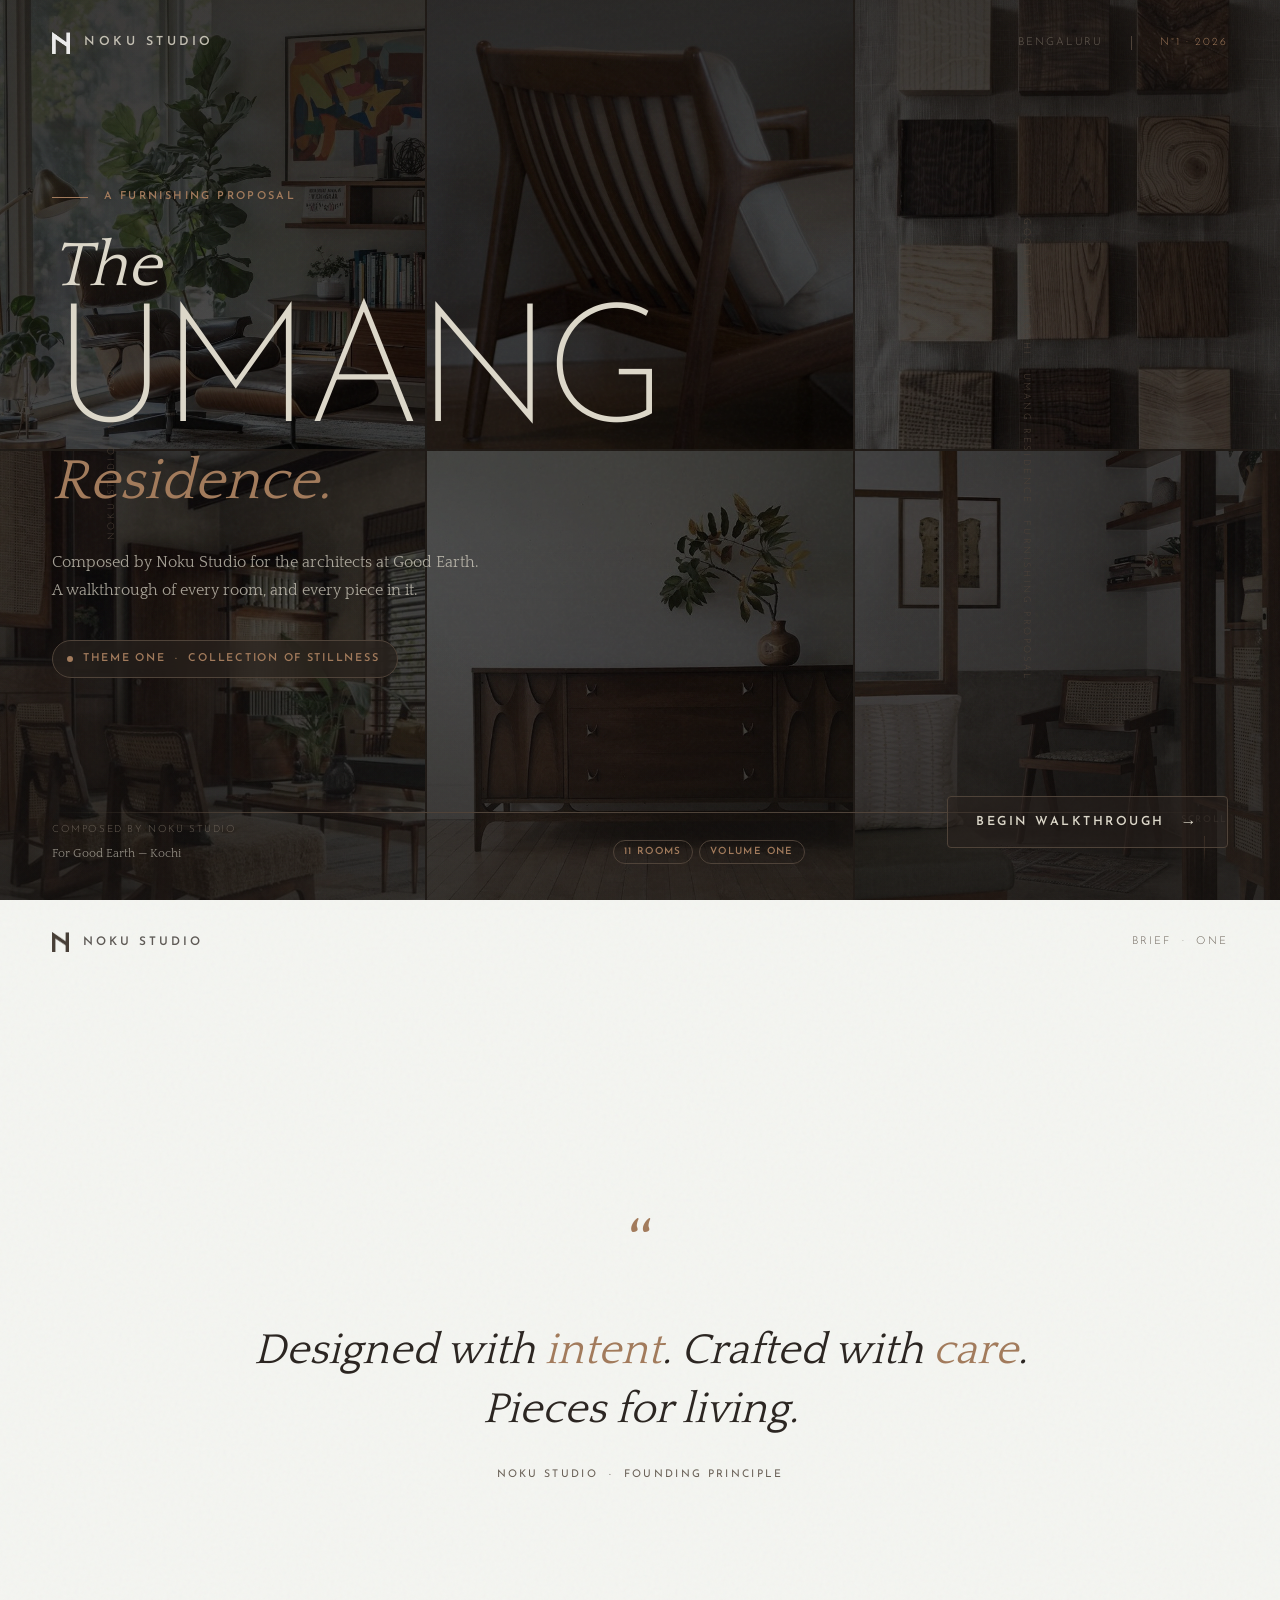
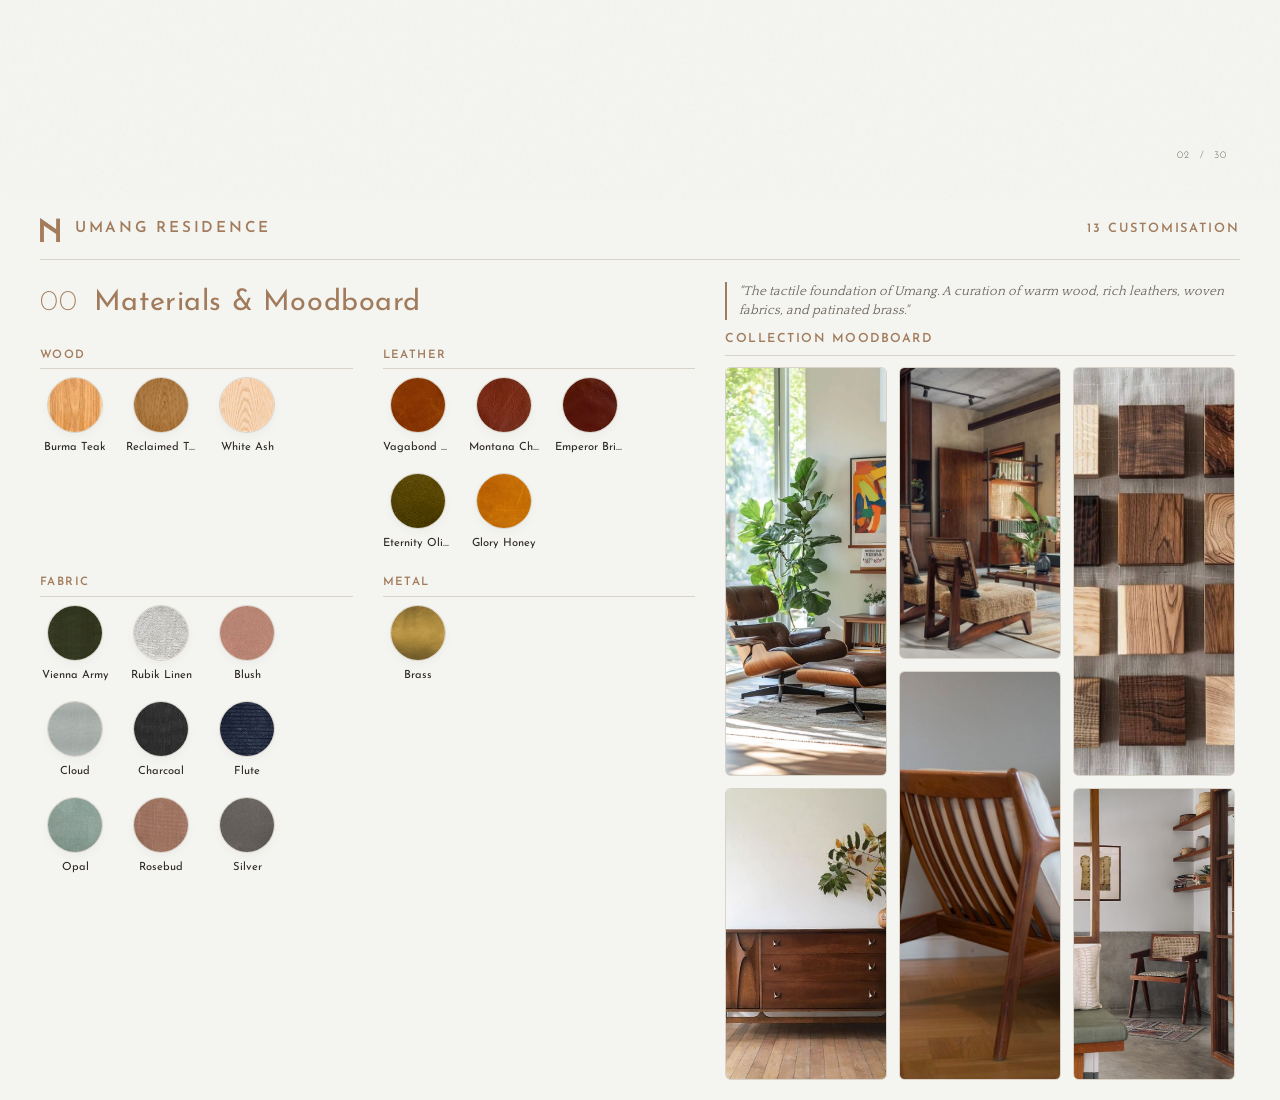
==== commit baf5fb1f: "Renumber Material to 00, Plan Key to 01, and Customisation to 13" ====
--- a/index.html
+++ b/index.html
@@ -741,6 +741,11 @@
         bottom: 28px;
       }
 
+      .l-enter-btn {
+        padding: 12px 24px;
+        font-size: 0.72rem;
+      }
+
       .l-hr-accent {
         margin: 0 28px;
       }
@@ -752,6 +757,22 @@
 
       .l-hero__name {
         font-size: clamp(4rem, 18vw, 9rem);
+      }
+
+      .l-hero__eyebrow {
+        margin-bottom: 20px;
+      }
+
+      .l-hero__descriptor {
+        margin-top: 24px;
+      }
+
+      .l-theme-chip {
+        margin-top: 20px;
+      }
+
+      .qs-stage {
+        gap: 16px;
       }
     }
 
@@ -1292,14 +1313,14 @@
     <!-- Room Snap Scroll Container -->
     <div class="scroll-container">
     <!-- ==========================================================================
-         ROOM 01: MATERIALS & MOODBOARD
+         ROOM 00: MATERIALS & MOODBOARD
          ========================================================================== -->
     <main class="room-section" id="room-materials" data-room-title="Materials & Moodboard">
       
       <!-- Left Column: Title + Materials Grid -->
       <section class="left-column">
         <div class="space-title-container">
-          <span class="space-number">01</span>
+          <span class="space-number">00</span>
           <h1 class="space-title">Materials & Moodboard</h1>
         </div>
         <div class="showcase-container" style="overflow: hidden; max-height: calc(100vh - 160px);">
@@ -1488,14 +1509,14 @@
     </main>
 
     <!-- ==========================================================================
-         ROOM 00: INDEX PAGE (PLAN KEY)
+         ROOM 01: INDEX PAGE (PLAN KEY)
          ========================================================================== -->
     <main class="room-section index-section" id="room-00" data-room-title="Plan Key">
       
       <!-- Left Column: Title + Blueprint Image -->
       <section class="left-column">
         <div class="space-title-container">
-          <span class="space-number">00</span>
+          <span class="space-number">01</span>
           <h1 class="space-title">Plan Key</h1>
         </div>
         <div class="blueprint-large-container" style="padding: 0; overflow: hidden; background: none; border: none; box-shadow: none;">
@@ -1534,7 +1555,7 @@
       <!-- Right Column: List Key Table -->
       <section class="right-column index-right-column" style="overflow-y: hidden;">
         <div class="index-meta-header">
-          <span class="index-label">06 · PLAN KEY</span>
+          <span class="index-label">01 · PLAN KEY</span>
           <h2 class="index-heading">Eleven rooms,<br>one walkthrough.</h2>
         </div>
         
@@ -1542,7 +1563,7 @@
           <!-- Row: Foyer -->
           <div class="index-row" id="index-row-room-01" onclick="scrollToRoom('room-01')" onmouseover="highlightRoom('room-01')" onmouseout="unhighlightRoom('room-01')">
             <div class="index-row-left">
-              <span class="index-row-num">01</span>
+              <span class="index-row-num">02</span>
               <span class="index-row-name">Foyer</span>
             </div>
             <span class="index-row-label">Entry</span>
@@ -1550,7 +1571,7 @@
           <!-- Row: Living Room 01 -->
           <div class="index-row" id="index-row-room-02" onclick="scrollToRoom('room-02')" onmouseover="highlightRoom('room-02')" onmouseout="unhighlightRoom('room-02')">
             <div class="index-row-left">
-              <span class="index-row-num">02</span>
+              <span class="index-row-num">03</span>
               <span class="index-row-name">Living Room 01</span>
             </div>
             <span class="index-row-label">Seating</span>
@@ -1558,7 +1579,7 @@
           <!-- Row: Living Room 02 -->
           <div class="index-row" id="index-row-room-03" onclick="scrollToRoom('room-03')" onmouseover="highlightRoom('room-03')" onmouseout="unhighlightRoom('room-03')">
             <div class="index-row-left">
-              <span class="index-row-num">03</span>
+              <span class="index-row-num">04</span>
               <span class="index-row-name">Living Room 02</span>
             </div>
             <span class="index-row-label">Reading</span>
@@ -1566,7 +1587,7 @@
           <!-- Row: Living Room 03 -->
           <div class="index-row" id="index-row-room-04" onclick="scrollToRoom('room-04')" onmouseover="highlightRoom('room-04')" onmouseout="unhighlightRoom('room-04')">
             <div class="index-row-left">
-              <span class="index-row-num">04</span>
+              <span class="index-row-num">05</span>
               <span class="index-row-name">Living Room 03</span>
             </div>
             <span class="index-row-label">Work</span>
@@ -1574,7 +1595,7 @@
           <!-- Row: Master Bedroom -->
           <div class="index-row" id="index-row-room-05" onclick="scrollToRoom('room-05')" onmouseover="highlightRoom('room-05')" onmouseout="unhighlightRoom('room-05')">
             <div class="index-row-left">
-              <span class="index-row-num">05</span>
+              <span class="index-row-num">06</span>
               <span class="index-row-name">Master Bedroom</span>
             </div>
             <span class="index-row-label">Primary suite</span>
@@ -1582,7 +1603,7 @@
           <!-- Row: Bedroom 01 -->
           <div class="index-row" id="index-row-room-06" onclick="scrollToRoom('room-06')" onmouseover="highlightRoom('room-06')" onmouseout="unhighlightRoom('room-06')">
             <div class="index-row-left">
-              <span class="index-row-num">06</span>
+              <span class="index-row-num">07</span>
               <span class="index-row-name">Bedroom 01</span>
             </div>
             <span class="index-row-label">Secondary</span>
@@ -1590,7 +1611,7 @@
           <!-- Row: Dining -->
           <div class="index-row" id="index-row-room-07" onclick="scrollToRoom('room-07')" onmouseover="highlightRoom('room-07')" onmouseout="unhighlightRoom('room-07')">
             <div class="index-row-left">
-              <span class="index-row-num">07</span>
+              <span class="index-row-num">08</span>
               <span class="index-row-name">Dining</span>
             </div>
             <span class="index-row-label">Eat-in</span>
@@ -1598,7 +1619,7 @@
           <!-- Row: Bedroom 02 -->
           <div class="index-row" id="index-row-room-08" onclick="scrollToRoom('room-08')" onmouseover="highlightRoom('room-08')" onmouseout="unhighlightRoom('room-08')">
             <div class="index-row-left">
-              <span class="index-row-num">08</span>
+              <span class="index-row-num">09</span>
               <span class="index-row-name">Bedroom 02</span>
             </div>
             <span class="index-row-label">Sleeping</span>
@@ -1606,7 +1627,7 @@
           <!-- Row: Bedroom 03 -->
           <div class="index-row" id="index-row-room-09" onclick="scrollToRoom('room-09')" onmouseover="highlightRoom('room-09')" onmouseout="unhighlightRoom('room-09')">
             <div class="index-row-left">
-              <span class="index-row-num">09</span>
+              <span class="index-row-num">10</span>
               <span class="index-row-name">Bedroom 03</span>
             </div>
             <span class="index-row-label">Sleeping</span>
@@ -1614,7 +1635,7 @@
           <!-- Row: Bar & Lounge -->
           <div class="index-row" id="index-row-room-10" onclick="scrollToRoom('room-10')" onmouseover="highlightRoom('room-10')" onmouseout="unhighlightRoom('room-10')">
             <div class="index-row-left">
-              <span class="index-row-num">10</span>
+              <span class="index-row-num">11</span>
               <span class="index-row-name">Bar & Lounge</span>
             </div>
             <span class="index-row-label">Repose</span>
@@ -1622,7 +1643,7 @@
           <!-- Row: Outdoor -->
           <div class="index-row" id="index-row-room-11" onclick="scrollToRoom('room-11')" onmouseover="highlightRoom('room-11')" onmouseout="unhighlightRoom('room-11')">
             <div class="index-row-left">
-              <span class="index-row-num">11</span>
+              <span class="index-row-num">12</span>
               <span class="index-row-name">Outdoor</span>
             </div>
             <span class="index-row-label">Outdoor</span>
@@ -2786,7 +2807,7 @@
             <img src="Noku mark.png" alt="N" class="custom-brand-logo">
             <div class="custom-brand-text">
               <span class="custom-brand-title">CUSTOMISATION</span>
-              <span class="custom-brand-sub">12 &nbsp;·&nbsp; MADE FOR YOU</span>
+              <span class="custom-brand-sub">13 &nbsp;·&nbsp; MADE FOR YOU</span>
             </div>
           </div>
           <h1 class="custom-hero-heading">Every piece, tailored<br>to the residence.</h1>
@@ -3265,7 +3286,7 @@
               if (idxEl && titleEl) {
                 badge.innerText = `${idxEl.innerText} ${titleEl.innerText}`;
               } else if (roomSection.id === 'room-custom') {
-                badge.innerText = `12 Customisation`;
+                badge.innerText = `13 Customisation`;
               }
             }
           }
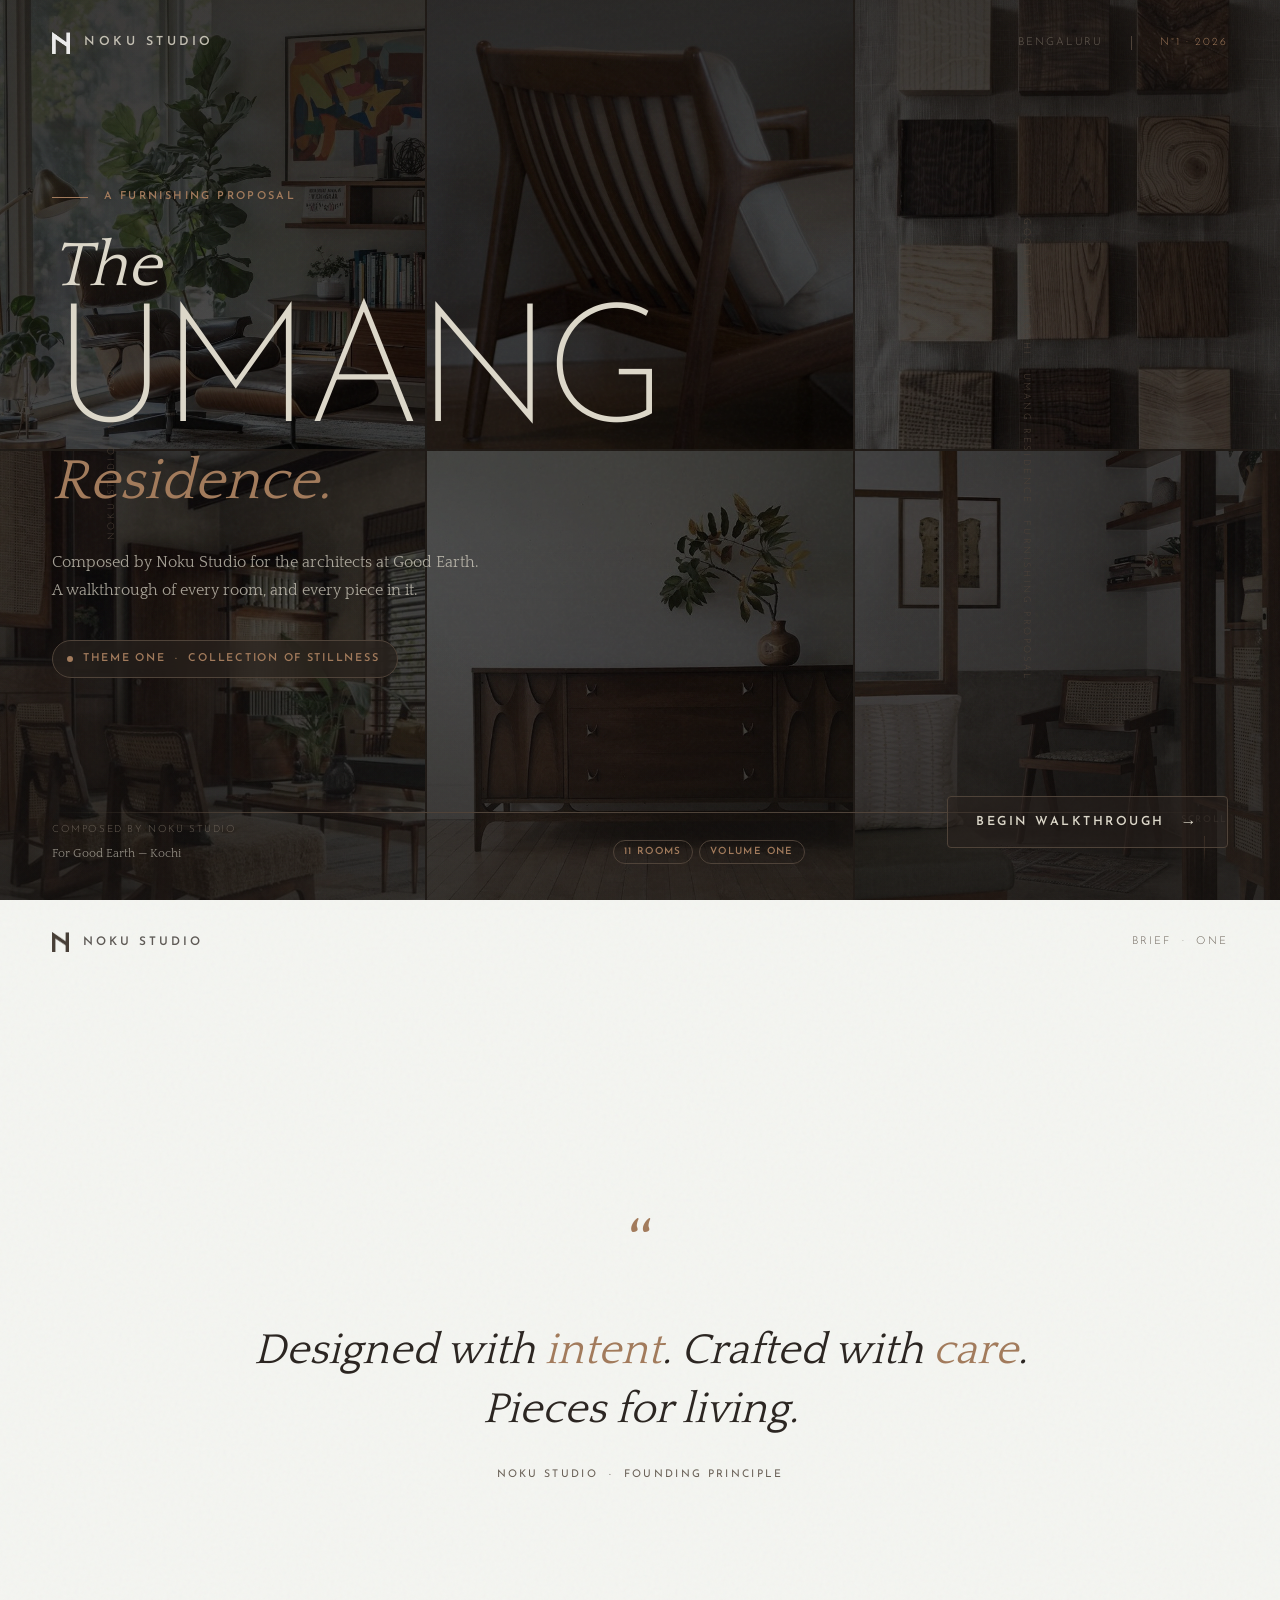
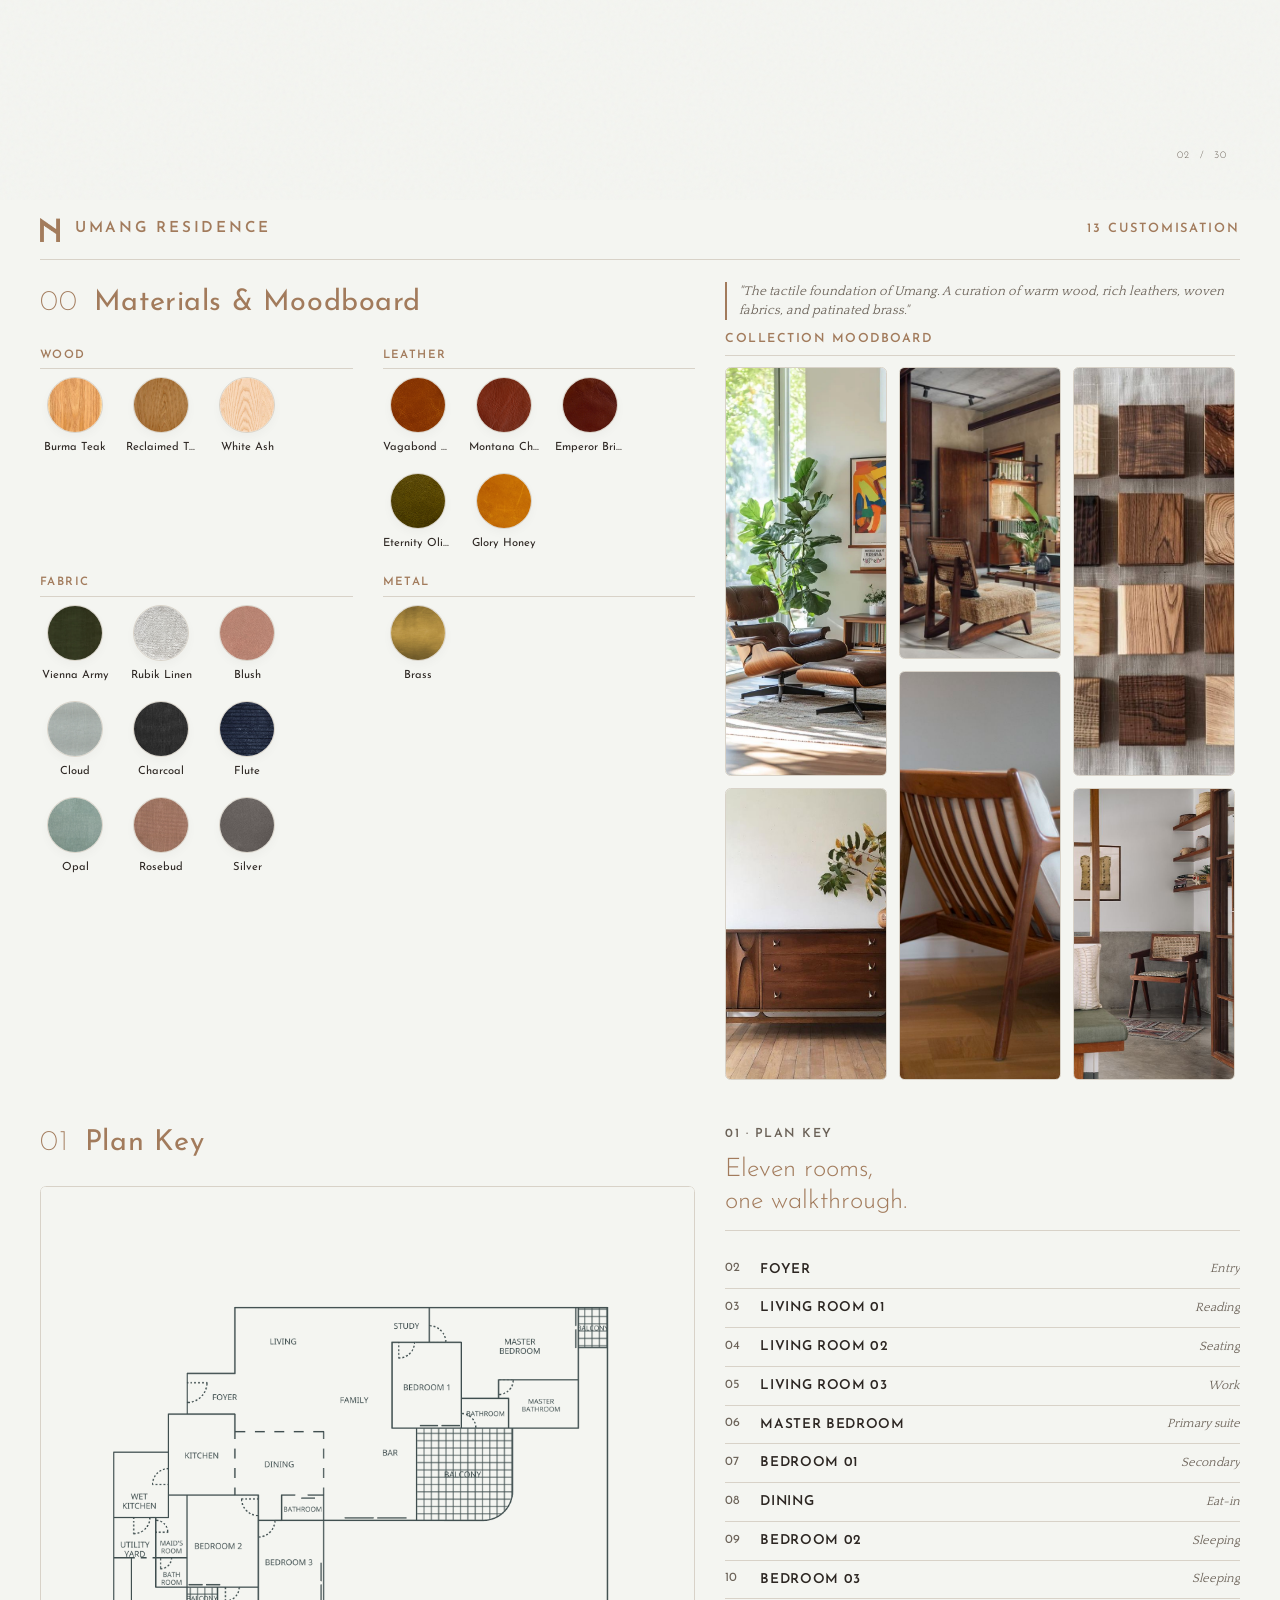
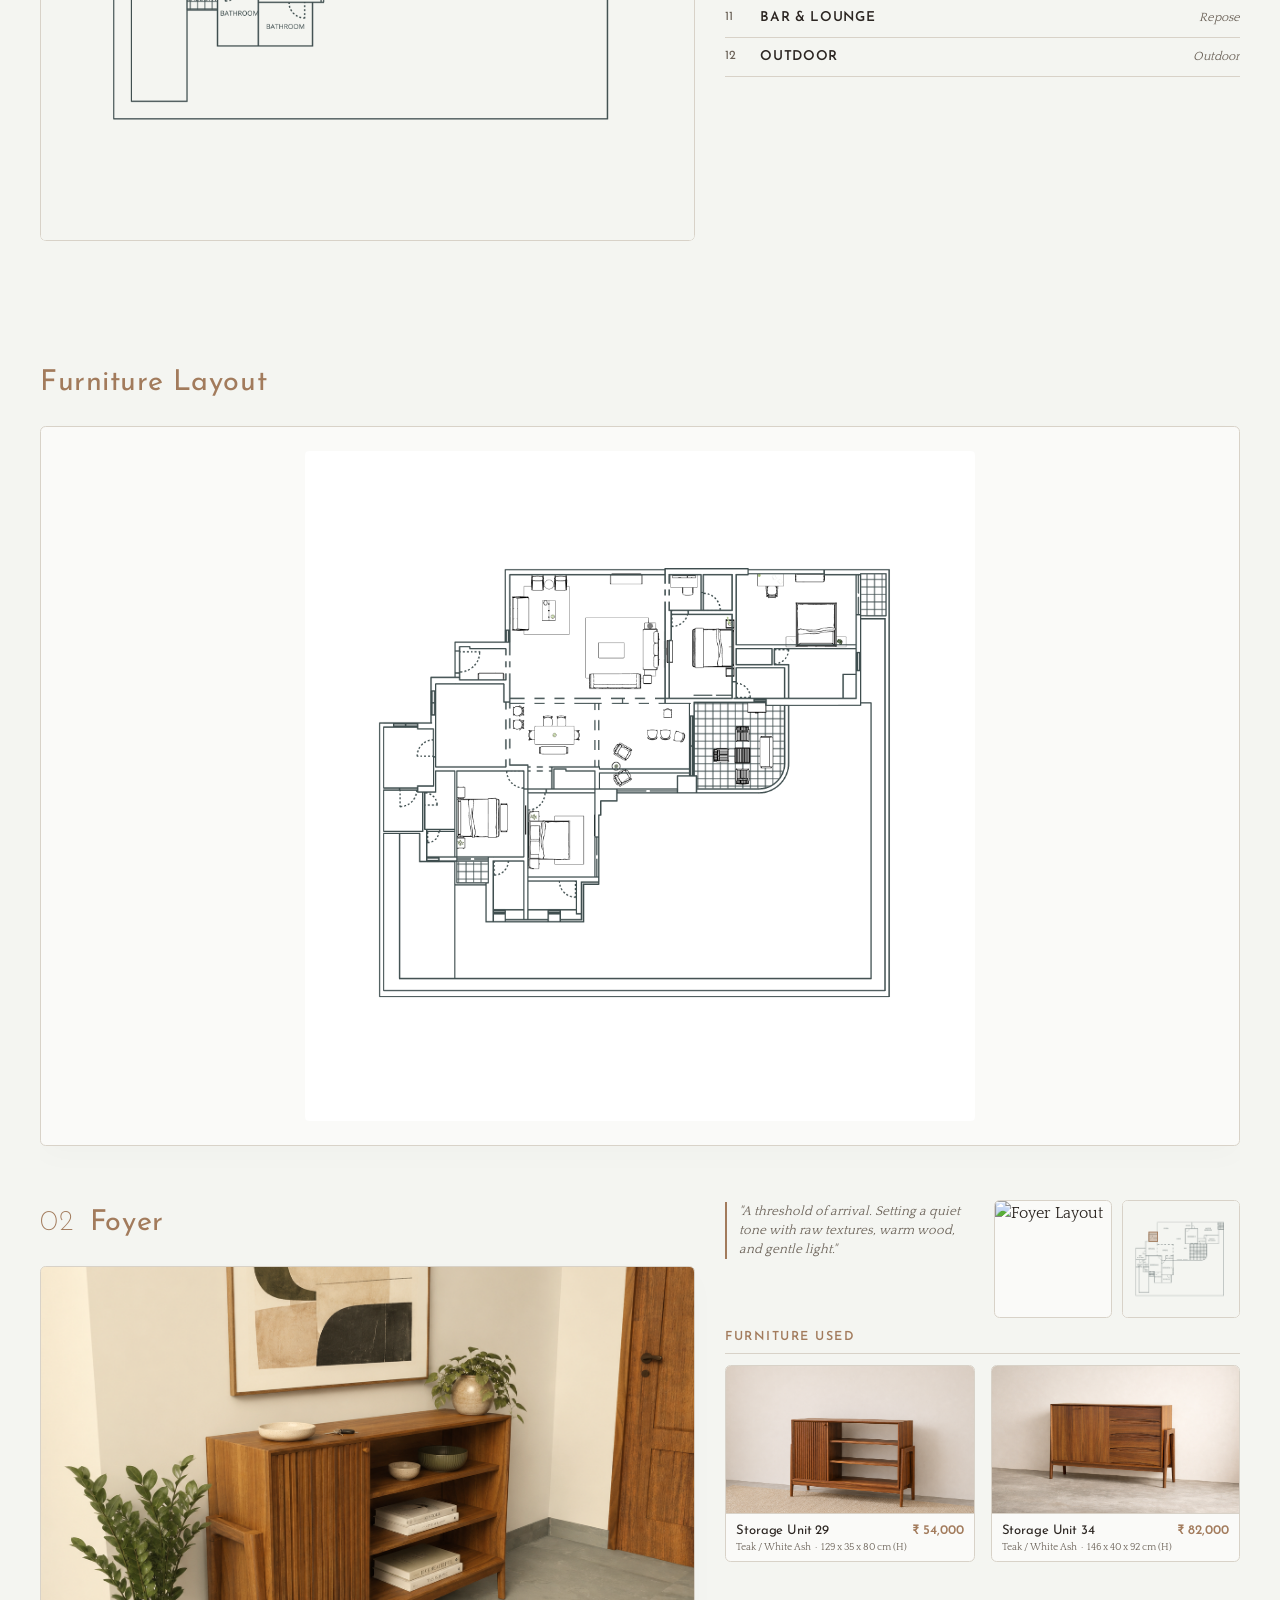
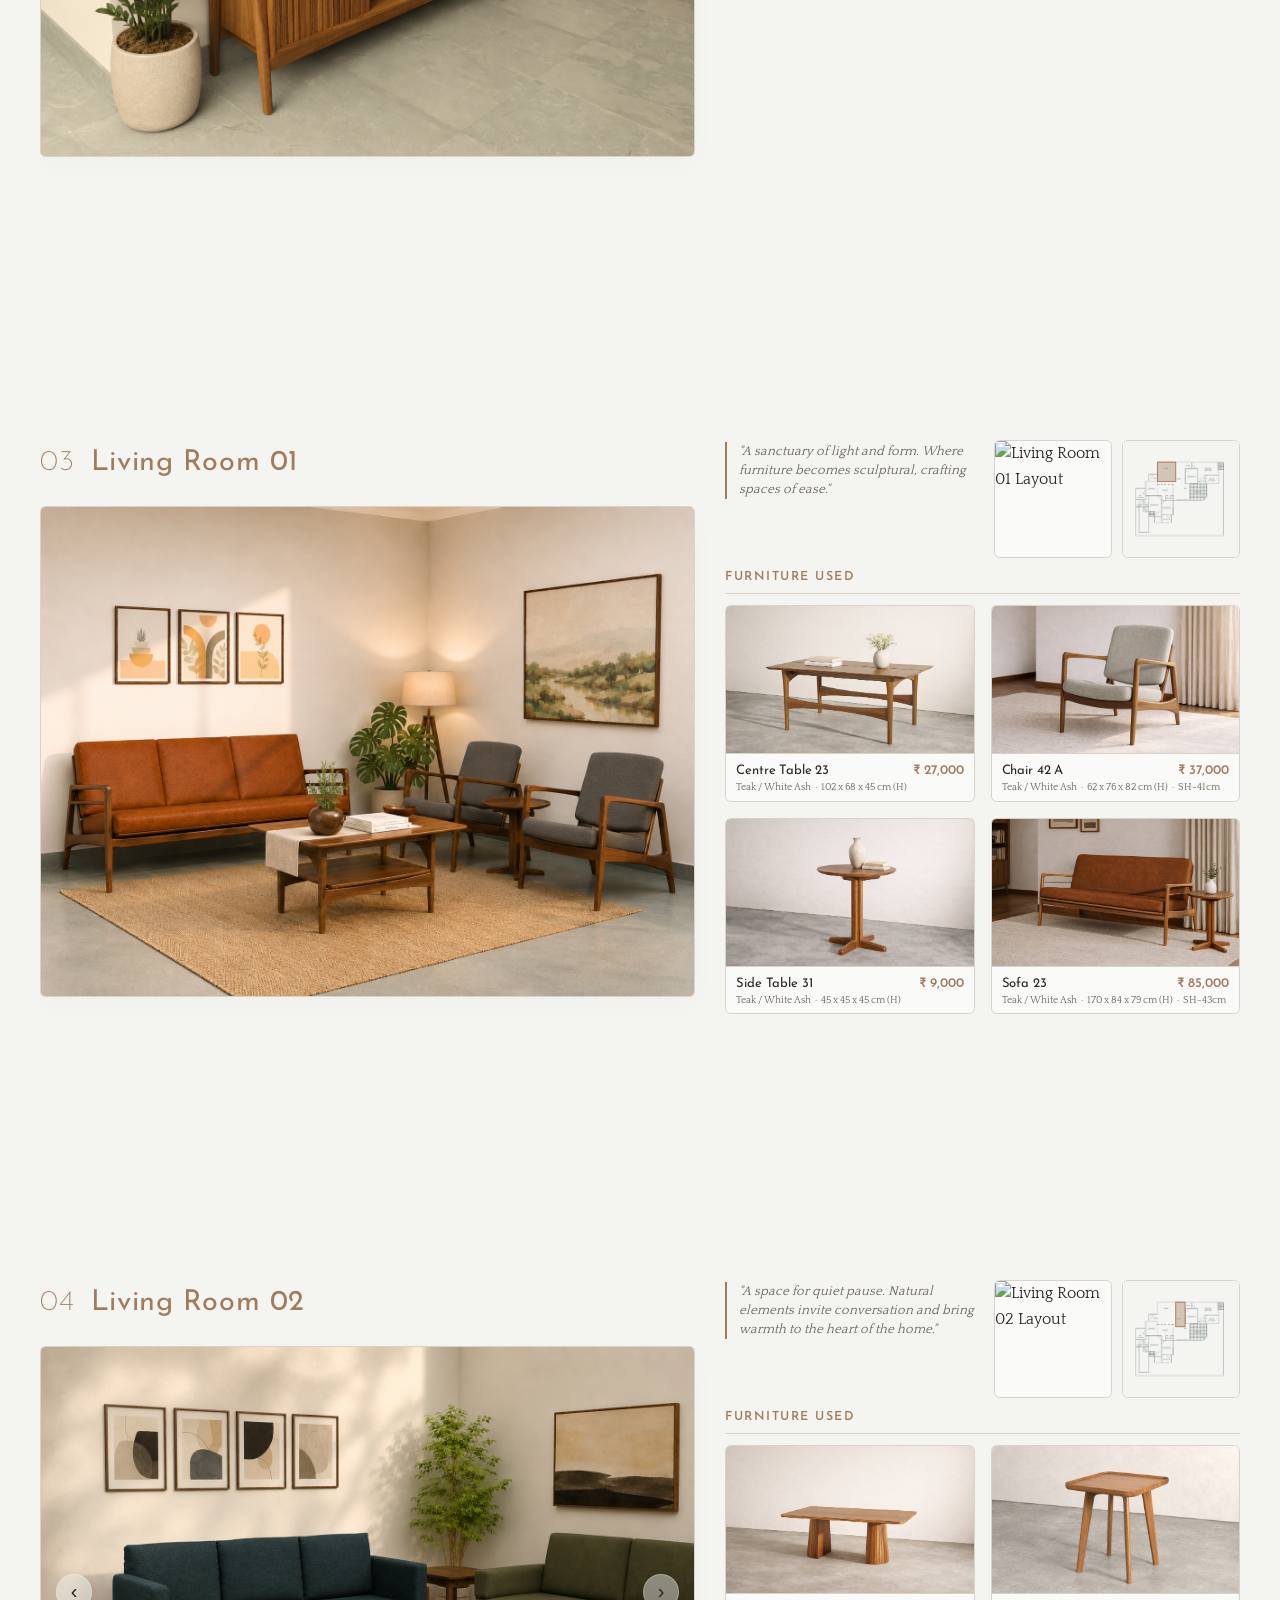
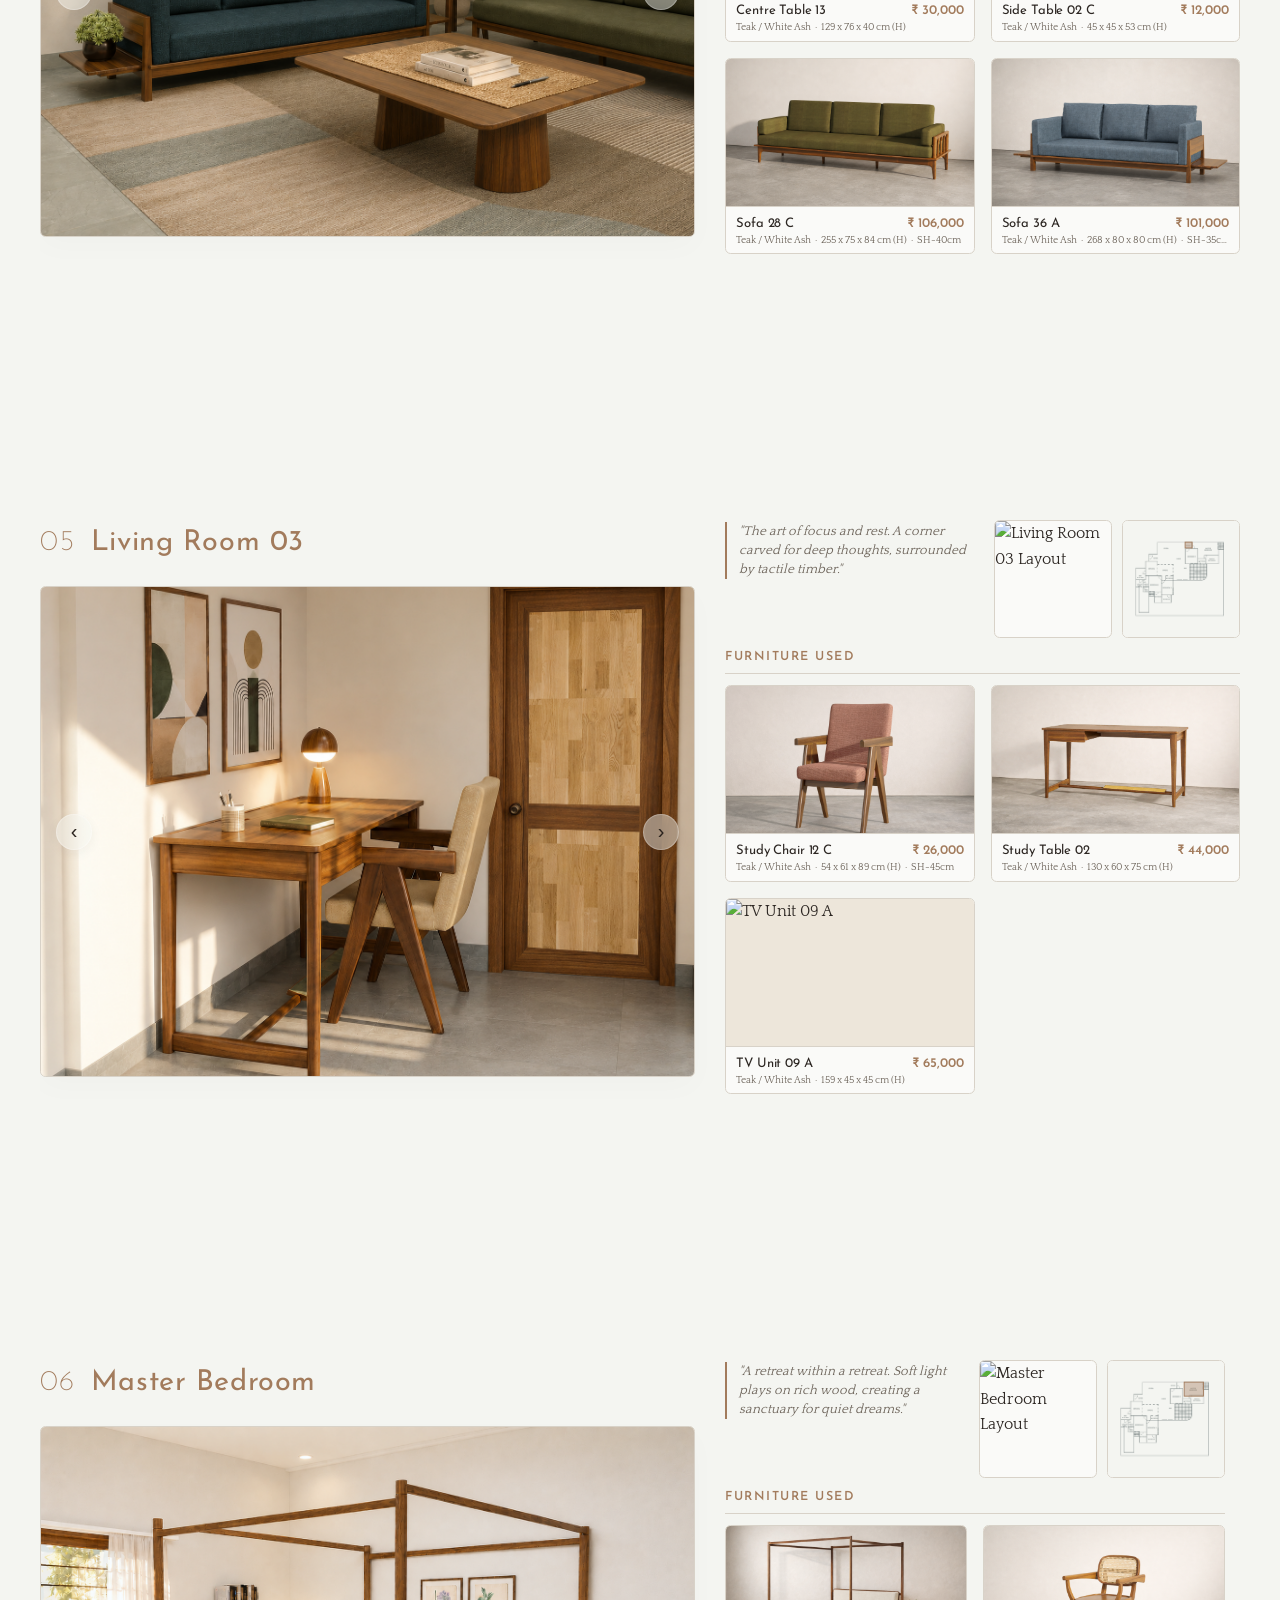
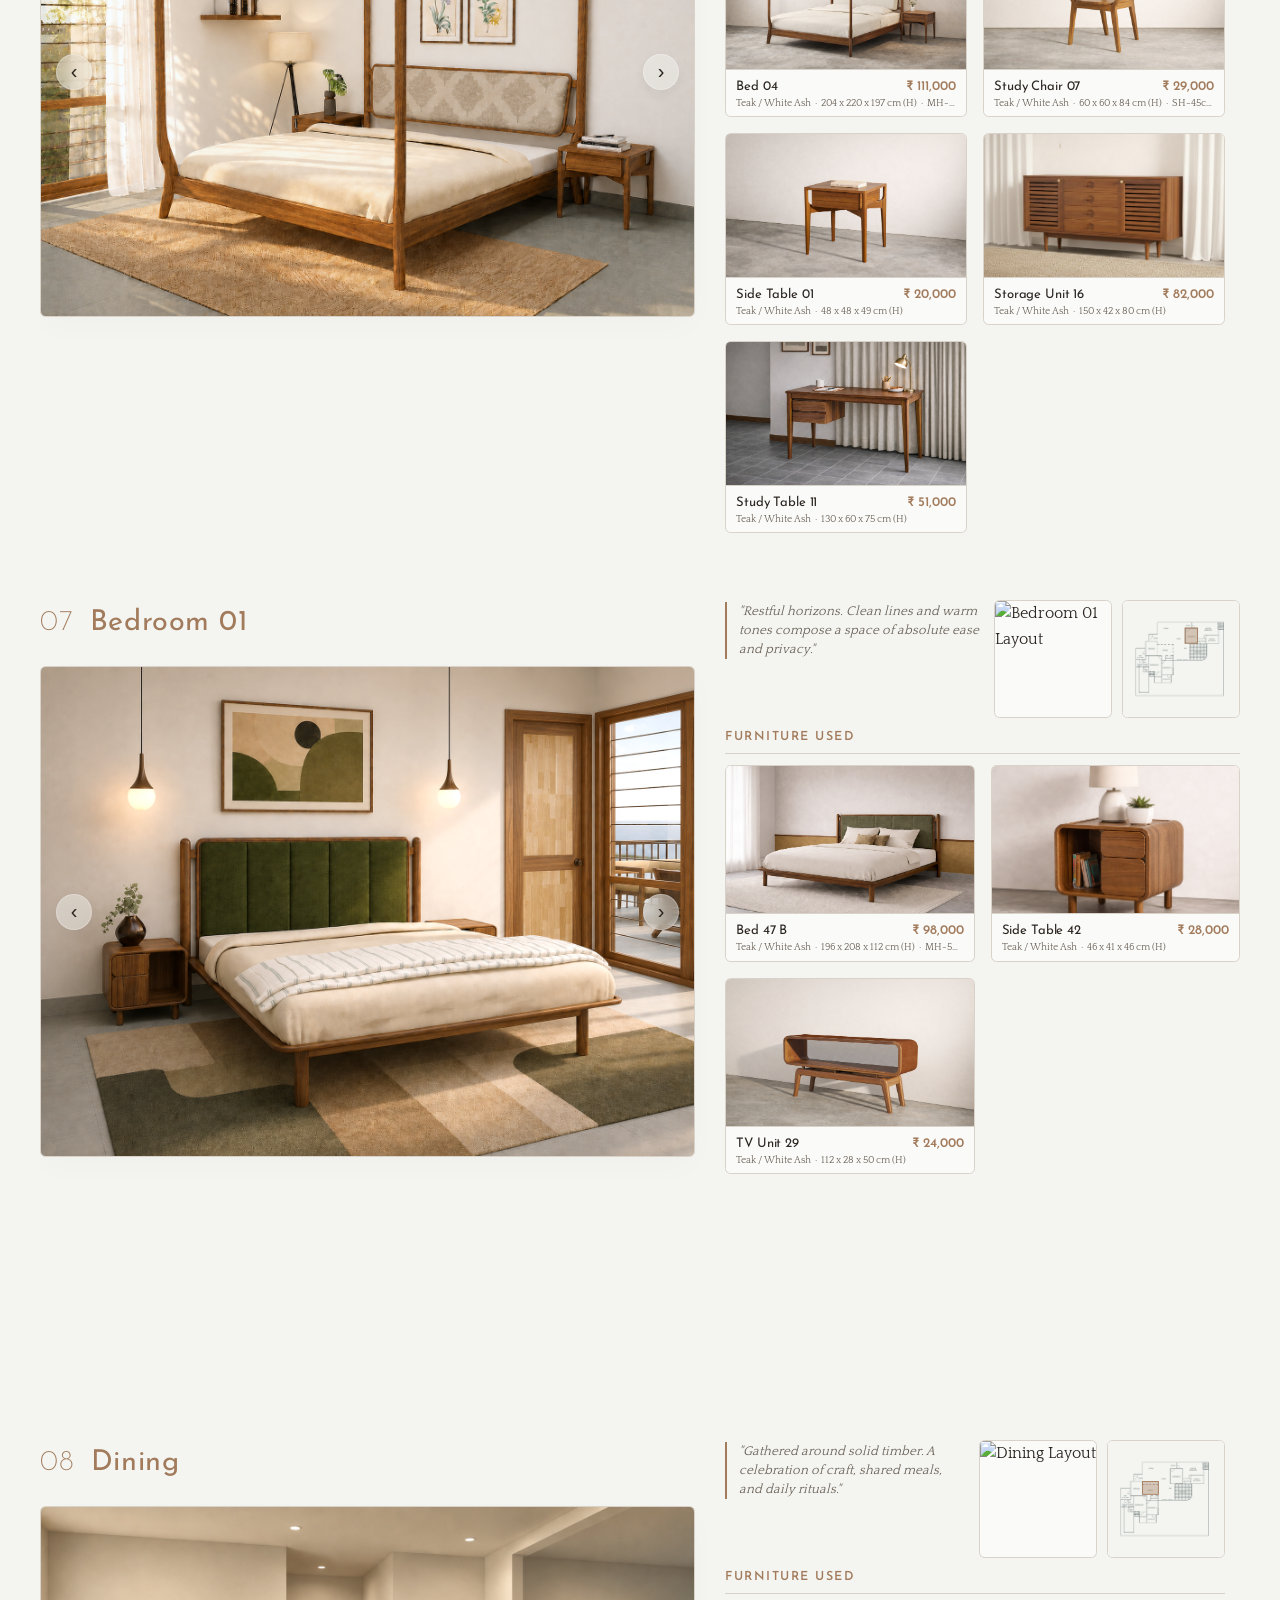
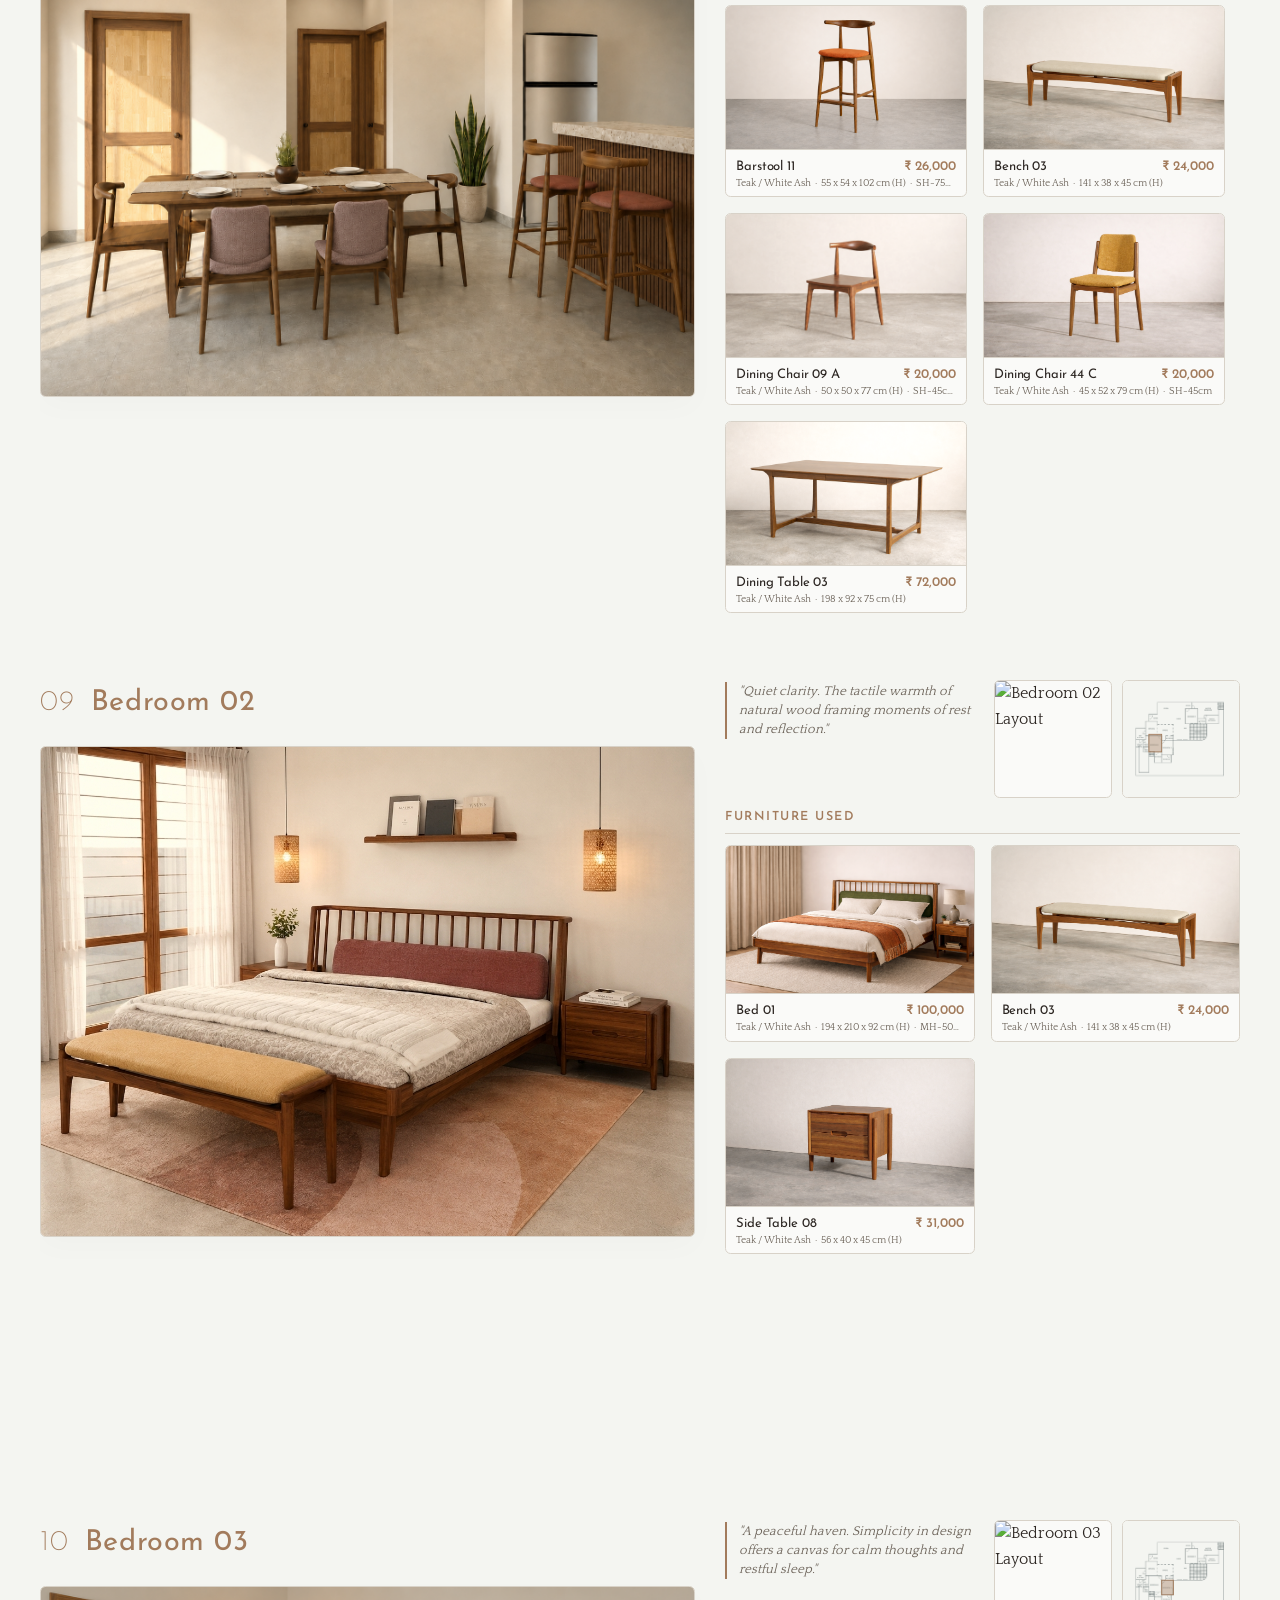
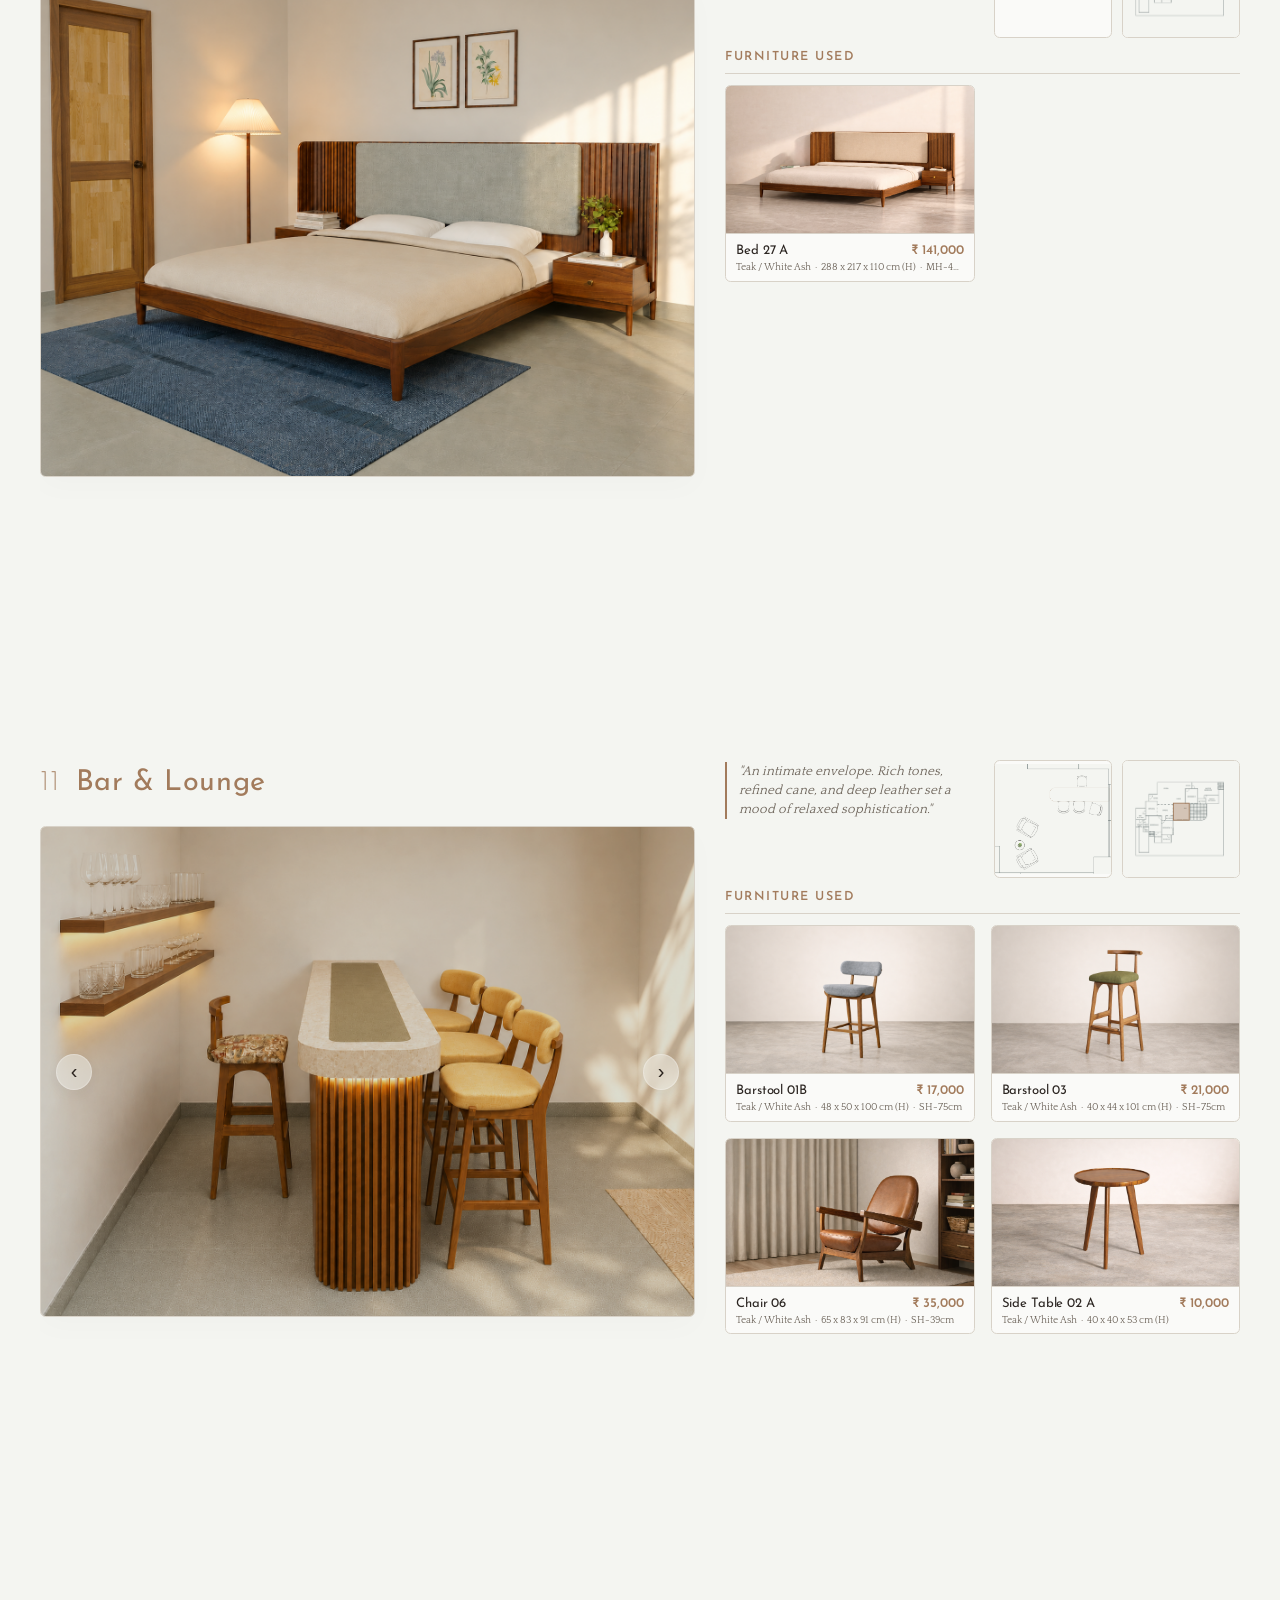
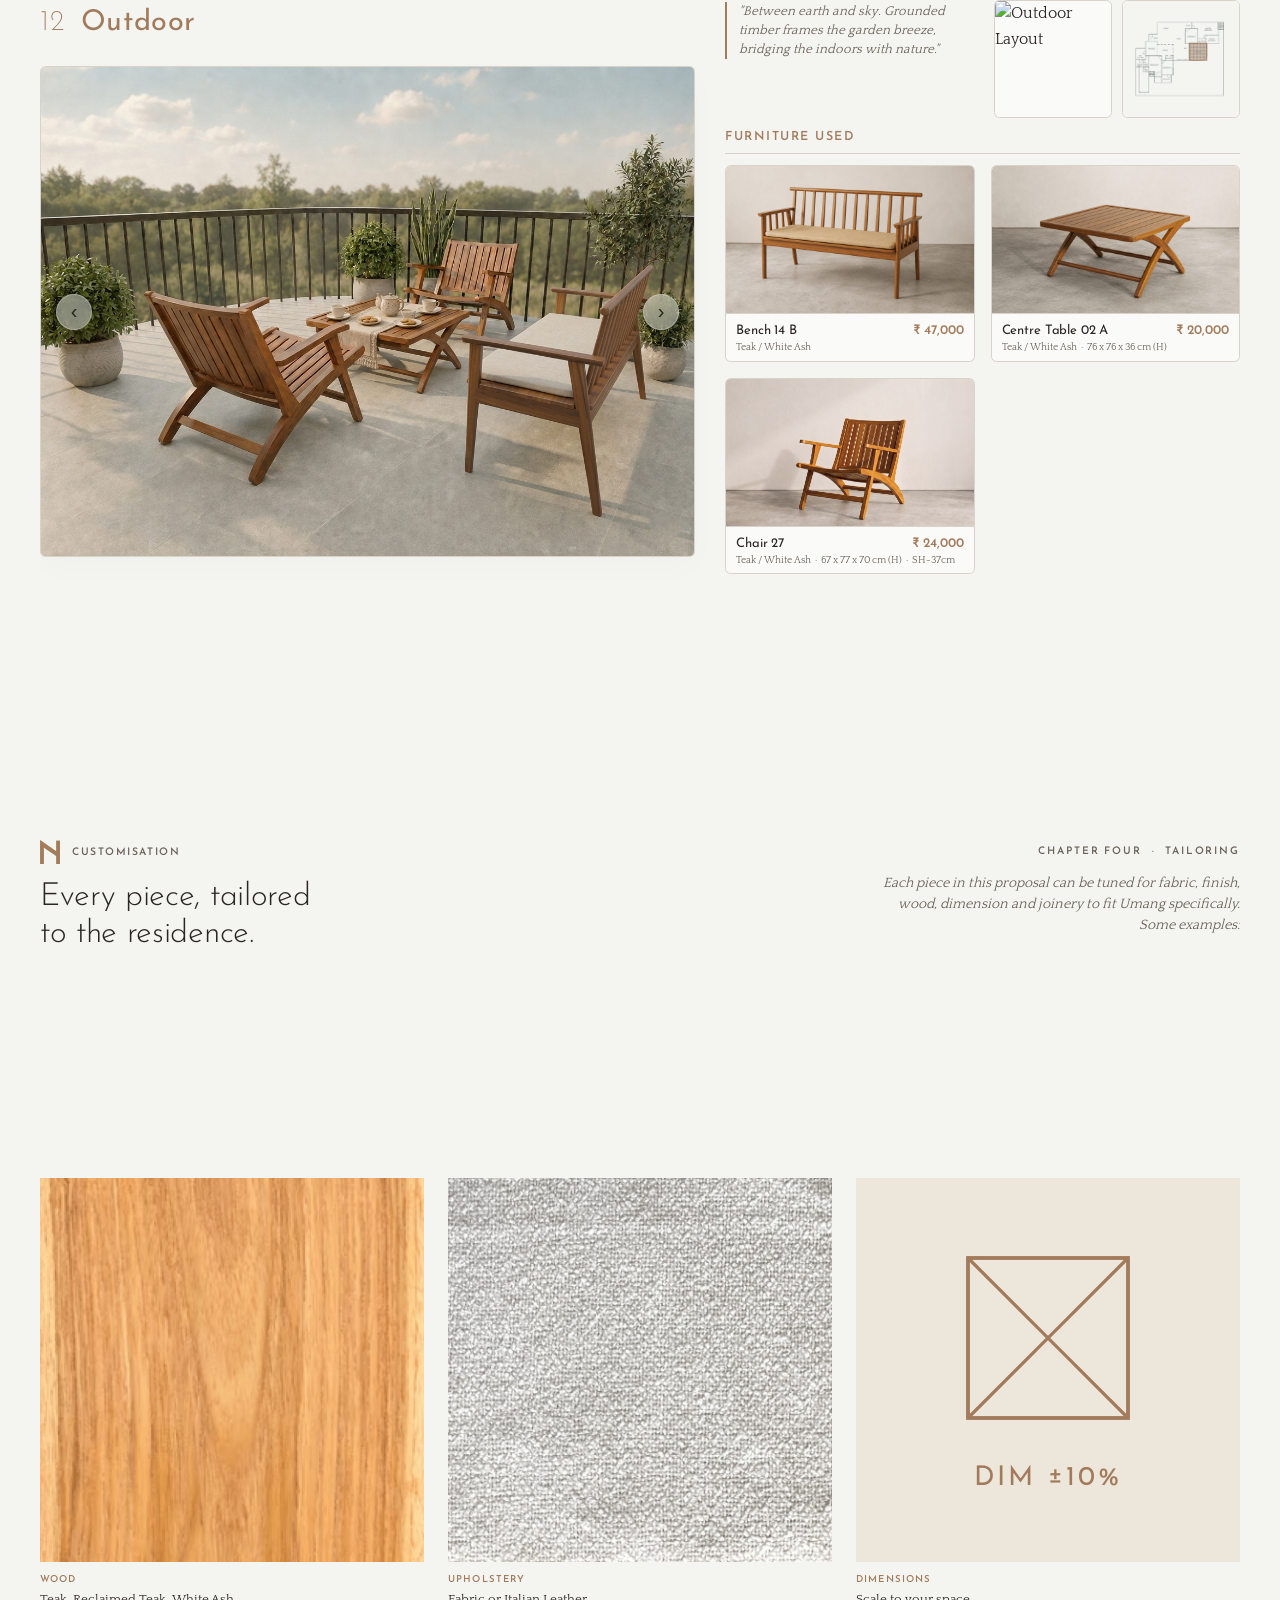
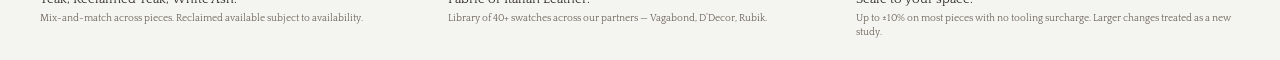
==== commit d6d775d1: "Fix nested scroll issue and implement unified page scroll with sticky header" ====
--- a/index.html
+++ b/index.html
@@ -25,8 +25,8 @@
       }
 
       .app-container {
-        height: 100vh;
-        overflow: hidden;
+        height: auto;
+        overflow: visible;
         padding: 0 40px;
       }
     }
@@ -37,12 +37,15 @@
       -webkit-font-smoothing: antialiased;
     }
 
-    /* Scope snap-align to all top-level page sections */
+    /* Scope snap-align to all top-level page sections and rooms */
     .landing-hero-section,
-    .landing-quote-section,
-    .app-container,
-    .landing-thankyou-section {
+    .landing-quote-section {
       scroll-snap-align: start;
+    }
+
+    .room-section {
+      scroll-snap-align: start;
+      scroll-margin-top: 60px;
     }
 
     /* ---- TOKENS ---- */
@@ -820,12 +823,9 @@
 
     @media (min-width: 1201px) {
       .landing-thankyou-section {
-        margin-top: -60px !important;
-        height: 100vh !important;
         margin-left: -40px !important;
         margin-right: -40px !important;
         width: calc(100% + 80px) !important;
-        padding-top: 60px !important;
       }
     }
 
@@ -1574,7 +1574,7 @@
               <span class="index-row-num">03</span>
               <span class="index-row-name">Living Room 01</span>
             </div>
-            <span class="index-row-label">Seating</span>
+            <span class="index-row-label">Reading</span>
           </div>
           <!-- Row: Living Room 02 -->
           <div class="index-row" id="index-row-room-03" onclick="scrollToRoom('room-03')" onmouseover="highlightRoom('room-03')" onmouseout="unhighlightRoom('room-03')">
@@ -1582,7 +1582,7 @@
               <span class="index-row-num">04</span>
               <span class="index-row-name">Living Room 02</span>
             </div>
-            <span class="index-row-label">Reading</span>
+            <span class="index-row-label">Seating</span>
           </div>
           <!-- Row: Living Room 03 -->
           <div class="index-row" id="index-row-room-04" onclick="scrollToRoom('room-04')" onmouseover="highlightRoom('room-04')" onmouseout="unhighlightRoom('room-04')">
@@ -1652,6 +1652,24 @@
       </section>
     </main>
 
+    <!-- ==========================================================================
+         FURNITURE LAYOUT: CENTERED PLAN (UNNUMBERED)
+         ========================================================================== -->
+    <main class="room-section furniture-layout-section" id="room-layout" data-room-title="Furniture Layout">
+      
+      <!-- Top Title Bar -->
+      <div class="layout-header-row">
+        <div class="space-title-container">
+          <h1 class="space-title">Furniture Layout</h1>
+        </div>
+      </div>
+
+      <!-- Centered Image Container -->
+      <div class="layout-image-container-centered" onclick="openLightbox(null, 0, 'Layout Original 6.png', 'Furniture Layout')">
+        <img src="Layout Original 6.png" alt="Furniture Layout" class="furniture-layout-image">
+      </div>
+
+    </main>
     <!-- ==========================================================================
          ROOM 02: FOYER
          ========================================================================== -->
@@ -1685,7 +1703,6 @@
               <div class="map-svg-wrapper">
                 <img src="Room wise layout/Foyer.png" alt="Foyer Layout" class="map-layout-image">
               </div>
-              <span class="map-label">Layout</span>
             </div>
             
             <!-- Key Plan (larger, no label) -->
@@ -1749,12 +1766,121 @@
         </div>
 
         <div class="showcase-container">
-          <div class="main-render-wrapper" onclick="openLightbox('room-02', activeRenderIndex['room-02'])">
+          <div class="main-render-wrapper" onclick="openLightbox('room-02', 0)">
+            <img src="02. Living Room 01/Living Room 02.png" alt="Living Room 01 Render" class="main-render-image">
+          </div>
+        </div>
+      </section>
+
+      <!-- Right Column: Quote + Maps + Products Grid -->
+      <section class="right-column">
+        <!-- Top Row: Quote & Skeletal Maps -->
+        <div class="room-meta-header">
+          <blockquote class="quote-container">
+            "A sanctuary of light and form. Where furniture becomes sculptural, crafting spaces of ease."
+          </blockquote>
+          
+          <div class="maps-container">
+            <!-- Detailed Layout -->
+            <div class="map-placeholder-card" title="Detailed Room Layout" onclick="openLightbox(null, 0, 'Room wise layout/Family.png', 'Living Room 01 Layout', 'Room wise layout')">
+              <div class="map-svg-wrapper">
+                <img src="Room wise layout/Family.png" alt="Living Room 01 Layout" class="map-layout-image">
+              </div>
+            </div>
+            
+            <!-- Key Plan (larger, no label) -->
+            <div class="map-keyplan-large" title="Key House Plan — click to return to Plan Key" onclick="scrollToRoom('room-00')">
+              <div class="map-svg-wrapper">
+                <svg viewBox="0 0 1980 1980" fill="none" xmlns="http://www.w3.org/2000/svg">
+                      <image href="Layout Simplified 3b with labels.png" x="0" y="0" width="1980" height="1980" />
+                      <rect x="590" y="360" width="310" height="330" fill="#a27b5c" fill-opacity="0.4" stroke="#a27b5c" stroke-width="15" />
+                    </svg>
+              </div>
+            </div>
+          </div>
+        </div>
+
+        <!-- Bottom Row: Products Grid -->
+        <div class="products-section-container">
+          <h2 class="section-label">Furniture Used</h2>
+          
+          <div class="products-grid">
+            <!-- Product Card: Centre Table 23 -->
+            <div class="product-card">
+              <div class="product-image-wrapper" onclick="openLightbox('room-02-prod-0', 0, '02. Living Room 01/Products/Centre Table 23.png', 'Centre Table 23', 'Teak / White Ash — 102 x 68 x 45 cm (H)  —  ₹ 27,000')">
+                <img src="02. Living Room 01/Products/Centre Table 23.png" alt="Centre Table 23" class="product-image">
+              </div>
+              <div class="product-card__body">
+                <div style="display: flex; justify-content: space-between; align-items: baseline; gap: 8px;">
+                  <h3 class="product-card__name" style="flex-grow: 1; margin-bottom: 0;">Centre Table 23</h3>
+                  <span class="product-card__price" style="font-family: var(--font-display); font-size: 0.82rem; font-weight: 600; color: var(--chamoisee); white-space: nowrap;">₹ 27,000</span>
+                </div>
+                <span class="product-card__material">Teak / White Ash &nbsp;·&nbsp; 102 x 68 x 45 cm (H)</span>
+              </div>
+            </div>
+            <!-- Product Card: Chair 42 A -->
+            <div class="product-card">
+              <div class="product-image-wrapper" onclick="openLightbox('room-02-prod-1', 0, '02. Living Room 01/Products/Chair 42 A.png', 'Chair 42 A', 'Teak / White Ash — 62 x 76 x 82 cm (H)  —  SH-41cm  —  ₹ 37,000')">
+                <img src="02. Living Room 01/Products/Chair 42 A.png" alt="Chair 42 A" class="product-image">
+              </div>
+              <div class="product-card__body">
+                <div style="display: flex; justify-content: space-between; align-items: baseline; gap: 8px;">
+                  <h3 class="product-card__name" style="flex-grow: 1; margin-bottom: 0;">Chair 42 A</h3>
+                  <span class="product-card__price" style="font-family: var(--font-display); font-size: 0.82rem; font-weight: 600; color: var(--chamoisee); white-space: nowrap;">₹ 37,000</span>
+                </div>
+                <span class="product-card__material">Teak / White Ash &nbsp;·&nbsp; 62 x 76 x 82 cm (H) &nbsp;·&nbsp; SH-41cm</span>
+              </div>
+            </div>
+            <!-- Product Card: Side Table 31 -->
+            <div class="product-card">
+              <div class="product-image-wrapper" onclick="openLightbox('room-02-prod-2', 0, '02. Living Room 01/Products/Side Table 31 B.png', 'Side Table 31', 'Teak / White Ash — 45 x 45 x 45 cm (H)  —  ₹ 9,000')">
+                <img src="02. Living Room 01/Products/Side Table 31 B.png" alt="Side Table 31" class="product-image">
+              </div>
+              <div class="product-card__body">
+                <div style="display: flex; justify-content: space-between; align-items: baseline; gap: 8px;">
+                  <h3 class="product-card__name" style="flex-grow: 1; margin-bottom: 0;">Side Table 31</h3>
+                  <span class="product-card__price" style="font-family: var(--font-display); font-size: 0.82rem; font-weight: 600; color: var(--chamoisee); white-space: nowrap;">₹ 9,000</span>
+                </div>
+                <span class="product-card__material">Teak / White Ash &nbsp;·&nbsp; 45 x 45 x 45 cm (H)</span>
+              </div>
+            </div>
+            <!-- Product Card: Sofa 23 -->
+            <div class="product-card">
+              <div class="product-image-wrapper" onclick="openLightbox('room-02-prod-3', 0, '02. Living Room 01/Products/Sofa 23.png', 'Sofa 23', 'Teak / White Ash — 170 x 84 x 79 cm (H)  —  SH-43cm  —  ₹ 85,000')">
+                <img src="02. Living Room 01/Products/Sofa 23.png" alt="Sofa 23" class="product-image">
+              </div>
+              <div class="product-card__body">
+                <div style="display: flex; justify-content: space-between; align-items: baseline; gap: 8px;">
+                  <h3 class="product-card__name" style="flex-grow: 1; margin-bottom: 0;">Sofa 23</h3>
+                  <span class="product-card__price" style="font-family: var(--font-display); font-size: 0.82rem; font-weight: 600; color: var(--chamoisee); white-space: nowrap;">₹ 85,000</span>
+                </div>
+                <span class="product-card__material">Teak / White Ash &nbsp;·&nbsp; 170 x 84 x 79 cm (H) &nbsp;·&nbsp; SH-43cm</span>
+              </div>
+            </div>
+          </div>
+        </div>
+      </section>
+    </main>
+
+    <!-- ==========================================================================
+         ROOM 04: LIVING ROOM 02
+         ========================================================================== -->
+    <main class="room-section" id="room-03" data-room-title="Living Room 02">
+      
+      <!-- Left Column: Title + Main Renders -->
+      <section class="left-column">
+        <div class="space-title-container">
+          <span class="space-number">04</span>
+          <h1 class="space-title">Living Room 02</h1>
+        </div>
+
+        <div class="showcase-container">
+          <div class="main-render-wrapper" onclick="openLightbox('room-03', activeRenderIndex['room-03'])">
             <!-- Navigation Arrows on Slider -->
-            <button class="slider-arrow slider-prev" onclick="navigateRender('room-02', -1); event.stopPropagation();">&#8249;</button>
-            <button class="slider-arrow slider-next" onclick="navigateRender('room-02', 1); event.stopPropagation();">&#8250;</button>
+            <button class="slider-arrow slider-prev" onclick="navigateRender('room-03', -1); event.stopPropagation();">&#8249;</button>
+            <button class="slider-arrow slider-next" onclick="navigateRender('room-03', 1); event.stopPropagation();">&#8250;</button>
             
-            <img src="02. Living Room 01/Living Room 01 v1.png" alt="Living Room 01 Render 1" class="main-render-image">
+            <img src="03. Living Room 02/Living Room 02 (2).png" alt="Living Room 02 Render 1" class="main-render-image">
           </div>
         </div>
       </section>
@@ -1769,121 +1895,10 @@
           
           <div class="maps-container">
             <!-- Detailed Layout -->
-            <div class="map-placeholder-card" title="Detailed Room Layout" onclick="openLightbox(null, 0, 'Room wise layout/Living.png', 'Living Room 01 Layout', 'Room wise layout')">
+            <div class="map-placeholder-card" title="Detailed Room Layout" onclick="openLightbox(null, 0, 'Room wise layout/Living.png', 'Living Room 02 Layout', 'Room wise layout')">
               <div class="map-svg-wrapper">
-                <img src="Room wise layout/Living.png" alt="Living Room 01 Layout" class="map-layout-image">
-              </div>
-              <span class="map-label">Layout</span>
-            </div>
-            
-            <!-- Key Plan (larger, no label) -->
-            <div class="map-keyplan-large" title="Key House Plan — click to return to Plan Key" onclick="scrollToRoom('room-00')">
-              <div class="map-svg-wrapper">
-                <svg viewBox="0 0 1980 1980" fill="none" xmlns="http://www.w3.org/2000/svg">
-                      <image href="Layout Simplified 3b with labels.png" x="0" y="0" width="1980" height="1980" />
-                      <rect x="590" y="360" width="310" height="330" fill="#a27b5c" fill-opacity="0.4" stroke="#a27b5c" stroke-width="15" />
-                    </svg>
-              </div>
-            </div>
-          </div>
-        </div>
-
-        <!-- Bottom Row: Products Grid -->
-        <div class="products-section-container">
-          <h2 class="section-label">Furniture Used</h2>
-          
-          <div class="products-grid">
-            <!-- Product Card: Centre Table 13 -->
-            <div class="product-card">
-              <div class="product-image-wrapper" onclick="openLightbox('room-02-prod-0', 0, '02. Living Room 01/Products/Centre Table 13 A (2).png', 'Centre Table 13', 'Teak / White Ash — 129 x 76 x 40 cm (H)  —  ₹ 30,000')">
-                <img src="02. Living Room 01/Products/Centre Table 13 A (2).png" alt="Centre Table 13" class="product-image">
-              </div>
-              <div class="product-card__body">
-                <div style="display: flex; justify-content: space-between; align-items: baseline; gap: 8px;">
-                  <h3 class="product-card__name" style="flex-grow: 1; margin-bottom: 0;">Centre Table 13</h3>
-                  <span class="product-card__price" style="font-family: var(--font-display); font-size: 0.82rem; font-weight: 600; color: var(--chamoisee); white-space: nowrap;">₹ 30,000</span>
-                </div>
-                <span class="product-card__material">Teak / White Ash &nbsp;·&nbsp; 129 x 76 x 40 cm (H)</span>
-              </div>
-            </div>
-            <!-- Product Card: Side Table 02 C -->
-            <div class="product-card">
-              <div class="product-image-wrapper" onclick="openLightbox('room-02-prod-1', 0, '02. Living Room 01/Products/Side Table 02 C.png', 'Side Table 02 C', 'Teak / White Ash — 45 x 45 x 53 cm (H)  —  ₹ 12,000')">
-                <img src="02. Living Room 01/Products/Side Table 02 C.png" alt="Side Table 02 C" class="product-image">
-              </div>
-              <div class="product-card__body">
-                <div style="display: flex; justify-content: space-between; align-items: baseline; gap: 8px;">
-                  <h3 class="product-card__name" style="flex-grow: 1; margin-bottom: 0;">Side Table 02 C</h3>
-                  <span class="product-card__price" style="font-family: var(--font-display); font-size: 0.82rem; font-weight: 600; color: var(--chamoisee); white-space: nowrap;">₹ 12,000</span>
-                </div>
-                <span class="product-card__material">Teak / White Ash &nbsp;·&nbsp; 45 x 45 x 53 cm (H)</span>
-              </div>
-            </div>
-            <!-- Product Card: Sofa 28 C -->
-            <div class="product-card">
-              <div class="product-image-wrapper" onclick="openLightbox('room-02-prod-2', 0, '02. Living Room 01/Products/Sofa 28 C.png', 'Sofa 28 C', 'Teak / White Ash — 255 x 75 x 84 cm (H)  —  SH-40cm  —  ₹ 106,000')">
-                <img src="02. Living Room 01/Products/Sofa 28 C.png" alt="Sofa 28 C" class="product-image">
-              </div>
-              <div class="product-card__body">
-                <div style="display: flex; justify-content: space-between; align-items: baseline; gap: 8px;">
-                  <h3 class="product-card__name" style="flex-grow: 1; margin-bottom: 0;">Sofa 28 C</h3>
-                  <span class="product-card__price" style="font-family: var(--font-display); font-size: 0.82rem; font-weight: 600; color: var(--chamoisee); white-space: nowrap;">₹ 106,000</span>
-                </div>
-                <span class="product-card__material">Teak / White Ash &nbsp;·&nbsp; 255 x 75 x 84 cm (H) &nbsp;·&nbsp; SH-40cm</span>
-              </div>
-            </div>
-            <!-- Product Card: Sofa 36 A -->
-            <div class="product-card">
-              <div class="product-image-wrapper" onclick="openLightbox('room-02-prod-3', 0, '02. Living Room 01/Products/Sofa 36 A.png', 'Sofa 36 A', 'Teak / White Ash — 268 x 80 x 80 cm (H)  —  SH-35cm  —  ₹ 101,000')">
-                <img src="02. Living Room 01/Products/Sofa 36 A.png" alt="Sofa 36 A" class="product-image">
-              </div>
-              <div class="product-card__body">
-                <div style="display: flex; justify-content: space-between; align-items: baseline; gap: 8px;">
-                  <h3 class="product-card__name" style="flex-grow: 1; margin-bottom: 0;">Sofa 36 A</h3>
-                  <span class="product-card__price" style="font-family: var(--font-display); font-size: 0.82rem; font-weight: 600; color: var(--chamoisee); white-space: nowrap;">₹ 101,000</span>
-                </div>
-                <span class="product-card__material">Teak / White Ash &nbsp;·&nbsp; 268 x 80 x 80 cm (H) &nbsp;·&nbsp; SH-35cm</span>
-              </div>
-            </div>
-          </div>
-        </div>
-      </section>
-    </main>
-
-    <!-- ==========================================================================
-         ROOM 04: LIVING ROOM 02
-         ========================================================================== -->
-    <main class="room-section" id="room-03" data-room-title="Living Room 02">
-      
-      <!-- Left Column: Title + Main Renders -->
-      <section class="left-column">
-        <div class="space-title-container">
-          <span class="space-number">04</span>
-          <h1 class="space-title">Living Room 02</h1>
-        </div>
-
-        <div class="showcase-container">
-          <div class="main-render-wrapper" onclick="openLightbox('room-03', 0)">
-            <img src="03. Living Room 02/Living Room 02.png" alt="Living Room 02 Render" class="main-render-image">
-          </div>
-        </div>
-      </section>
-
-      <!-- Right Column: Quote + Maps + Products Grid -->
-      <section class="right-column">
-        <!-- Top Row: Quote & Skeletal Maps -->
-        <div class="room-meta-header">
-          <blockquote class="quote-container">
-            "A sanctuary of light and form. Where furniture becomes sculptural, crafting spaces of ease."
-          </blockquote>
-          
-          <div class="maps-container">
-            <!-- Detailed Layout -->
-            <div class="map-placeholder-card" title="Detailed Room Layout" onclick="openLightbox(null, 0, 'Room wise layout/Family.png', 'Living Room 02 Layout', 'Room wise layout')">
-              <div class="map-svg-wrapper">
-                <img src="Room wise layout/Family.png" alt="Living Room 02 Layout" class="map-layout-image">
-              </div>
-              <span class="map-label">Layout</span>
+                <img src="Room wise layout/Living.png" alt="Living Room 02 Layout" class="map-layout-image">
+              </div>
             </div>
             
             <!-- Key Plan (larger, no label) -->
@@ -1903,56 +1918,56 @@
           <h2 class="section-label">Furniture Used</h2>
           
           <div class="products-grid">
-            <!-- Product Card: Centre Table 23 -->
-            <div class="product-card">
-              <div class="product-image-wrapper" onclick="openLightbox('room-03-prod-0', 0, '03. Living Room 02/Products/Centre Table 23.png', 'Centre Table 23', 'Teak / White Ash — 102 x 68 x 45 cm (H)  —  ₹ 27,000')">
-                <img src="03. Living Room 02/Products/Centre Table 23.png" alt="Centre Table 23" class="product-image">
-              </div>
-              <div class="product-card__body">
-                <div style="display: flex; justify-content: space-between; align-items: baseline; gap: 8px;">
-                  <h3 class="product-card__name" style="flex-grow: 1; margin-bottom: 0;">Centre Table 23</h3>
-                  <span class="product-card__price" style="font-family: var(--font-display); font-size: 0.82rem; font-weight: 600; color: var(--chamoisee); white-space: nowrap;">₹ 27,000</span>
-                </div>
-                <span class="product-card__material">Teak / White Ash &nbsp;·&nbsp; 102 x 68 x 45 cm (H)</span>
-              </div>
-            </div>
-            <!-- Product Card: Chair 42 A -->
-            <div class="product-card">
-              <div class="product-image-wrapper" onclick="openLightbox('room-03-prod-1', 0, '03. Living Room 02/Products/Chair 42 A.png', 'Chair 42 A', 'Teak / White Ash — 62 x 76 x 82 cm (H)  —  SH-41cm  —  ₹ 37,000')">
-                <img src="03. Living Room 02/Products/Chair 42 A.png" alt="Chair 42 A" class="product-image">
-              </div>
-              <div class="product-card__body">
-                <div style="display: flex; justify-content: space-between; align-items: baseline; gap: 8px;">
-                  <h3 class="product-card__name" style="flex-grow: 1; margin-bottom: 0;">Chair 42 A</h3>
-                  <span class="product-card__price" style="font-family: var(--font-display); font-size: 0.82rem; font-weight: 600; color: var(--chamoisee); white-space: nowrap;">₹ 37,000</span>
-                </div>
-                <span class="product-card__material">Teak / White Ash &nbsp;·&nbsp; 62 x 76 x 82 cm (H) &nbsp;·&nbsp; SH-41cm</span>
-              </div>
-            </div>
-            <!-- Product Card: Side Table 31 -->
-            <div class="product-card">
-              <div class="product-image-wrapper" onclick="openLightbox('room-03-prod-2', 0, '03. Living Room 02/Products/Side Table 31 B.png', 'Side Table 31', 'Teak / White Ash — 45 x 45 x 45 cm (H)  —  ₹ 9,000')">
-                <img src="03. Living Room 02/Products/Side Table 31 B.png" alt="Side Table 31" class="product-image">
-              </div>
-              <div class="product-card__body">
-                <div style="display: flex; justify-content: space-between; align-items: baseline; gap: 8px;">
-                  <h3 class="product-card__name" style="flex-grow: 1; margin-bottom: 0;">Side Table 31</h3>
-                  <span class="product-card__price" style="font-family: var(--font-display); font-size: 0.82rem; font-weight: 600; color: var(--chamoisee); white-space: nowrap;">₹ 9,000</span>
-                </div>
-                <span class="product-card__material">Teak / White Ash &nbsp;·&nbsp; 45 x 45 x 45 cm (H)</span>
-              </div>
-            </div>
-            <!-- Product Card: Sofa 23 -->
-            <div class="product-card">
-              <div class="product-image-wrapper" onclick="openLightbox('room-03-prod-3', 0, '03. Living Room 02/Products/Sofa 23.png', 'Sofa 23', 'Teak / White Ash — 170 x 84 x 79 cm (H)  —  SH-43cm  —  ₹ 85,000')">
-                <img src="03. Living Room 02/Products/Sofa 23.png" alt="Sofa 23" class="product-image">
-              </div>
-              <div class="product-card__body">
-                <div style="display: flex; justify-content: space-between; align-items: baseline; gap: 8px;">
-                  <h3 class="product-card__name" style="flex-grow: 1; margin-bottom: 0;">Sofa 23</h3>
-                  <span class="product-card__price" style="font-family: var(--font-display); font-size: 0.82rem; font-weight: 600; color: var(--chamoisee); white-space: nowrap;">₹ 85,000</span>
-                </div>
-                <span class="product-card__material">Teak / White Ash &nbsp;·&nbsp; 170 x 84 x 79 cm (H) &nbsp;·&nbsp; SH-43cm</span>
+            <!-- Product Card: Centre Table 13 -->
+            <div class="product-card">
+              <div class="product-image-wrapper" onclick="openLightbox('room-03-prod-0', 0, '03. Living Room 02/Products/Centre Table 13 A (2).png', 'Centre Table 13', 'Teak / White Ash — 129 x 76 x 40 cm (H)  —  ₹ 30,000')">
+                <img src="03. Living Room 02/Products/Centre Table 13 A (2).png" alt="Centre Table 13" class="product-image">
+              </div>
+              <div class="product-card__body">
+                <div style="display: flex; justify-content: space-between; align-items: baseline; gap: 8px;">
+                  <h3 class="product-card__name" style="flex-grow: 1; margin-bottom: 0;">Centre Table 13</h3>
+                  <span class="product-card__price" style="font-family: var(--font-display); font-size: 0.82rem; font-weight: 600; color: var(--chamoisee); white-space: nowrap;">₹ 30,000</span>
+                </div>
+                <span class="product-card__material">Teak / White Ash &nbsp;·&nbsp; 129 x 76 x 40 cm (H)</span>
+              </div>
+            </div>
+            <!-- Product Card: Side Table 02 C -->
+            <div class="product-card">
+              <div class="product-image-wrapper" onclick="openLightbox('room-03-prod-1', 0, '03. Living Room 02/Products/Side Table 02 C.png', 'Side Table 02 C', 'Teak / White Ash — 45 x 45 x 53 cm (H)  —  ₹ 12,000')">
+                <img src="03. Living Room 02/Products/Side Table 02 C.png" alt="Side Table 02 C" class="product-image">
+              </div>
+              <div class="product-card__body">
+                <div style="display: flex; justify-content: space-between; align-items: baseline; gap: 8px;">
+                  <h3 class="product-card__name" style="flex-grow: 1; margin-bottom: 0;">Side Table 02 C</h3>
+                  <span class="product-card__price" style="font-family: var(--font-display); font-size: 0.82rem; font-weight: 600; color: var(--chamoisee); white-space: nowrap;">₹ 12,000</span>
+                </div>
+                <span class="product-card__material">Teak / White Ash &nbsp;·&nbsp; 45 x 45 x 53 cm (H)</span>
+              </div>
+            </div>
+            <!-- Product Card: Sofa 28 C -->
+            <div class="product-card">
+              <div class="product-image-wrapper" onclick="openLightbox('room-03-prod-2', 0, '03. Living Room 02/Products/Sofa 28 C.png', 'Sofa 28 C', 'Teak / White Ash — 255 x 75 x 84 cm (H)  —  SH-40cm  —  ₹ 106,000')">
+                <img src="03. Living Room 02/Products/Sofa 28 C.png" alt="Sofa 28 C" class="product-image">
+              </div>
+              <div class="product-card__body">
+                <div style="display: flex; justify-content: space-between; align-items: baseline; gap: 8px;">
+                  <h3 class="product-card__name" style="flex-grow: 1; margin-bottom: 0;">Sofa 28 C</h3>
+                  <span class="product-card__price" style="font-family: var(--font-display); font-size: 0.82rem; font-weight: 600; color: var(--chamoisee); white-space: nowrap;">₹ 106,000</span>
+                </div>
+                <span class="product-card__material">Teak / White Ash &nbsp;·&nbsp; 255 x 75 x 84 cm (H) &nbsp;·&nbsp; SH-40cm</span>
+              </div>
+            </div>
+            <!-- Product Card: Sofa 36 A -->
+            <div class="product-card">
+              <div class="product-image-wrapper" onclick="openLightbox('room-03-prod-3', 0, '03. Living Room 02/Products/Sofa 36 A.png', 'Sofa 36 A', 'Teak / White Ash — 268 x 80 x 80 cm (H)  —  SH-35cm  —  ₹ 101,000')">
+                <img src="03. Living Room 02/Products/Sofa 36 A.png" alt="Sofa 36 A" class="product-image">
+              </div>
+              <div class="product-card__body">
+                <div style="display: flex; justify-content: space-between; align-items: baseline; gap: 8px;">
+                  <h3 class="product-card__name" style="flex-grow: 1; margin-bottom: 0;">Sofa 36 A</h3>
+                  <span class="product-card__price" style="font-family: var(--font-display); font-size: 0.82rem; font-weight: 600; color: var(--chamoisee); white-space: nowrap;">₹ 101,000</span>
+                </div>
+                <span class="product-card__material">Teak / White Ash &nbsp;·&nbsp; 268 x 80 x 80 cm (H) &nbsp;·&nbsp; SH-35cm</span>
               </div>
             </div>
           </div>
@@ -1997,7 +2012,6 @@
               <div class="map-svg-wrapper">
                 <img src="Room wise layout/Family.png" alt="Living Room 03 Layout" class="map-layout-image">
               </div>
-              <span class="map-label">Layout</span>
             </div>
             
             <!-- Key Plan (larger, no label) -->
@@ -2098,7 +2112,6 @@
               <div class="map-svg-wrapper">
                 <img src="Room wise layout/Master Bedroom.png" alt="Master Bedroom Layout" class="map-layout-image">
               </div>
-              <span class="map-label">Layout</span>
             </div>
             
             <!-- Key Plan (larger, no label) -->
@@ -2225,7 +2238,6 @@
               <div class="map-svg-wrapper">
                 <img src="Room wise layout/Bedroom 1.png" alt="Bedroom 01 Layout" class="map-layout-image">
               </div>
-              <span class="map-label">Layout</span>
             </div>
             
             <!-- Key Plan (larger, no label) -->
@@ -2322,7 +2334,6 @@
               <div class="map-svg-wrapper">
                 <img src="Room wise layout/Dining.png" alt="Dining Layout" class="map-layout-image">
               </div>
-              <span class="map-label">Layout</span>
             </div>
             
             <!-- Key Plan (larger, no label) -->
@@ -2445,7 +2456,6 @@
               <div class="map-svg-wrapper">
                 <img src="Room wise layout/Bedroom 2.png" alt="Bedroom 02 Layout" class="map-layout-image">
               </div>
-              <span class="map-label">Layout</span>
             </div>
             
             <!-- Key Plan (larger, no label) -->
@@ -2542,7 +2552,6 @@
               <div class="map-svg-wrapper">
                 <img src="Room wise layout/Bedroom 3.png" alt="Bedroom 03 Layout" class="map-layout-image">
               </div>
-              <span class="map-label">Layout</span>
             </div>
             
             <!-- Key Plan (larger, no label) -->
@@ -2617,7 +2626,6 @@
               <div class="map-svg-wrapper">
                 <img src="Room wise layout/Bar & Lounge.png" alt="Bar & Lounge Layout" class="map-layout-image">
               </div>
-              <span class="map-label">Layout</span>
             </div>
             
             <!-- Key Plan (larger, no label) -->
@@ -2731,7 +2739,6 @@
               <div class="map-svg-wrapper">
                 <img src="Room wise layout/Balcony.png" alt="Outdoor Layout" class="map-layout-image">
               </div>
-              <span class="map-label">Layout</span>
             </div>
             
             <!-- Key Plan (larger, no label) -->
@@ -2807,7 +2814,6 @@
             <img src="Noku mark.png" alt="N" class="custom-brand-logo">
             <div class="custom-brand-text">
               <span class="custom-brand-title">CUSTOMISATION</span>
-              <span class="custom-brand-sub">13 &nbsp;·&nbsp; MADE FOR YOU</span>
             </div>
           </div>
           <h1 class="custom-hero-heading">Every piece, tailored<br>to the residence.</h1>
@@ -2870,62 +2876,6 @@
       </div><!-- /custom-cards-row -->
     </main>
 
-  <!-- ======================================================================
-       SECTION 4: THANK YOU (dark)
-       ====================================================================== -->
-  <section class="room-section landing-thankyou-section" id="thank-you" aria-label="Thank You">
-    <!-- Background panel with subtle image and heavy dark vignette -->
-    <div class="ty-bg-panel" aria-hidden="true">
-      <img src="02. Living Room 01/Living Room 01 v1.png" alt="">
-    </div>
-    <div class="ty-bg-vignette" aria-hidden="true"></div>
-
-    <!-- Side labels -->
-    <div class="ty-side-ticker" aria-hidden="true"><span>Good Earth Kochi · Umang Residence · Volume One</span></div>
-    <div class="ty-edition-mark" aria-hidden="true"><span>Noku Studio · N°1 · 2026</span></div>
-
-    <!-- Nav -->
-    <nav class="ty-nav" aria-label="Section navigation">
-      <div class="ty-nav__brand">
-        <img src="Noku mark.png" alt="Noku Studio" class="ty-nav__logo">
-        <span class="ty-nav__wordmark">Noku Studio</span>
-      </div>
-      <span class="ty-nav__label">End &nbsp;·&nbsp; Walkthrough</span>
-    </nav>
-
-    <!-- Thank You content -->
-    <div class="ty-stage">
-      <div class="ty-eyebrow">
-        <div class="ty-eyebrow-line"></div>
-        <span class="ty-eyebrow-text">Volume One &nbsp;·&nbsp; Of Stillness</span>
-        <div class="ty-eyebrow-line"></div>
-      </div>
-      <h1 class="ty-title" id="ty-title">Thank You.</h1>
-      <div class="ty-divider"></div>
-      <p class="ty-descriptor" id="ty-desc">
-        A project by <strong>Noku Studio</strong> in collaboration with <strong>Good Earth</strong>.<br>
-        Thank you for exploring our volume of stillness.
-      </p>
-
-      <!-- CTAs: Return to Plan Key -->
-      <div class="ty-ctas" id="ty-ctas">
-        <button class="ty-btn ty-btn--primary" onclick="scrollToRoom('room-00')">
-          <span>Plan Key</span>
-        </button>
-      </div>
-    </div>
-
-    <!-- Footer strip -->
-    <footer class="ty-footer">
-      <div class="ty-footer__left">
-        <span class="ty-footer__credit">NOKU STUDIO · BENGALURU</span>
-        <span class="ty-footer__client">hello@nokustudio.com &nbsp;·&nbsp; nokustudio.com</span>
-      </div>
-      <div class="ty-footer__right">
-        <span class="ty-pagination">30 &nbsp;/&nbsp; 30</span>
-      </div>
-    </footer>
-  </section>
     </div>
   </div>
 
@@ -3089,17 +3039,17 @@
   ],
   "room-02": [
     {
-      "src": "02. Living Room 01/Living Room 01 v1.png",
+      "src": "02. Living Room 01/Living Room 02.png",
       "title": "Living Room 01 Render",
       "sub": "Umang Project"
-    },
-    {
-      "src": "02. Living Room 01/Living Room 01 v2.png",
-      "title": "Living Room 01 Render",
-      "sub": "Umang Project"
     }
   ],
   "room-03": [
+    {
+      "src": "03. Living Room 02/Living Room 02 (2).png",
+      "title": "Living Room 02 Render",
+      "sub": "Umang Project"
+    },
     {
       "src": "03. Living Room 02/Living Room 02.png",
       "title": "Living Room 02 Render",
@@ -3207,7 +3157,8 @@
   "room-08": 0,
   "room-09": 0,
   "room-10": 0,
-  "room-11": 0
+  "room-11": 0,
+  "room-layout": 0
 };
 
     function scrollToRoom(roomId) {
@@ -3256,9 +3207,8 @@
           }
         }
       });
-            const isDesktop = window.innerWidth > 1200;
       const observerOptions = {
-        root: isDesktop ? scrollContainer : null,
+        root: null,
         rootMargin: '0px',
         threshold: 0.4
       };
@@ -3271,23 +3221,17 @@
             const titleEl = roomSection.querySelector('.space-title');
             const header = document.querySelector('.app-header');
             
-            if (roomSection.id === 'thank-you') {
-              if (header) {
-                header.style.opacity = '0';
-                header.style.pointerEvents = 'none';
-              }
-              document.body.style.backgroundColor = '#1E1915';
-            } else {
-              if (header) {
-                header.style.opacity = '1';
-                header.style.pointerEvents = 'auto';
-              }
-              document.body.style.backgroundColor = '#f4f5f1';
-              if (idxEl && titleEl) {
-                badge.innerText = `${idxEl.innerText} ${titleEl.innerText}`;
-              } else if (roomSection.id === 'room-custom') {
-                badge.innerText = `13 Customisation`;
-              }
+            if (header) {
+              header.style.opacity = '1';
+              header.style.pointerEvents = 'auto';
+            }
+            document.body.style.backgroundColor = '#f4f5f1';
+            if (idxEl && titleEl) {
+              badge.innerText = `${idxEl.innerText} ${titleEl.innerText}`;
+            } else if (roomSection.id === 'room-layout') {
+              badge.innerText = `Furniture Layout`;
+            } else if (roomSection.id === 'room-custom') {
+              badge.innerText = `13 Customisation`;
             }
           }
         });
@@ -3297,11 +3241,11 @@
 
       // Scroll-to-top button visibility: show when user scrolls past the first section
       const scrollTopBtn = document.getElementById('scroll-top-btn');
-      if (scrollTopBtn && scrollContainer) {
-        scrollContainer.addEventListener('scroll', () => {
+      if (scrollTopBtn) {
+        window.addEventListener('scroll', () => {
           // Show if scrolled past the first snap section (~80% of viewport height)
-          const threshold = scrollContainer.clientHeight * 0.8;
-          if (scrollContainer.scrollTop > threshold) {
+          const threshold = window.innerHeight * 0.8;
+          if (window.scrollY > threshold) {
             scrollTopBtn.classList.add('visible');
           } else {
             scrollTopBtn.classList.remove('visible');
--- a/style.css
+++ b/style.css
@@ -88,6 +88,7 @@
   display: flex;
   flex-direction: column;
   padding: 0 40px 20px 40px; /* Reduced bottom padding */
+  overflow-x: hidden;
 }
 
 /* Header - Reduced Height */
@@ -177,6 +178,7 @@
 
 .scroll-container {
   width: 100%;
+  overflow-x: hidden;
 }
 
 /* Main Section Grid - Classic 2-Column Split */
@@ -188,6 +190,7 @@
   transform: translateY(20px);
   animation: pageFadeIn 0.8s cubic-bezier(0.16, 1, 0.3, 1) forwards;
   transition: var(--transition-smooth);
+  overflow-x: hidden;
 }
 
 .room-section.hidden {
@@ -311,35 +314,33 @@
 /* Desktop Scroll Lock Rule */
 @media (min-width: 1201px) {
   html, body {
-    overflow-y: hidden; /* Disable page-level scrollbars on desktop */
+    overflow-y: auto; /* Enable page-level scrollbars on desktop */
   }
   
   .app-container {
-    height: 100vh;
-    overflow: hidden;
+    height: auto;
+    overflow: visible;
     padding: 0 40px;
   }
 
   .app-header {
+    position: sticky;
+    top: 0;
+    background-color: var(--light);
+    z-index: 100;
     margin-bottom: 0;
     flex-shrink: 0;
   }
 
   .scroll-container {
-    height: calc(100vh - 60px);
-    overflow-y: auto;
-    scroll-snap-type: y mandatory;
-    scroll-behavior: smooth;
-    scrollbar-width: none; /* Hide scroll-container scrollbar on Firefox */
-  }
-
-  .scroll-container::-webkit-scrollbar {
-    display: none; /* Hide scroll-container scrollbar on Chrome/Safari */
+    height: auto;
+    overflow: visible;
   }
 
   .room-section {
     height: calc(100vh - 60px);
     scroll-snap-align: start;
+    scroll-margin-top: 60px; /* Offset for sticky header */
     box-sizing: border-box;
     padding: 20px 0;
   }
@@ -407,15 +408,20 @@
   background-color: var(--light-secondary);
   border: var(--border-width) solid var(--line);
   border-radius: var(--radius-card);
-  padding: 6px;
-  display: flex;
-  flex-direction: column;
-  justify-content: space-between;
+  padding: 0;
+  overflow: hidden;
+  display: flex;
+  justify-content: center;
   align-items: center;
   position: relative;
   cursor: pointer;
   flex-shrink: 0;
   transition: var(--transition-smooth);
+}
+
+.map-placeholder-card .map-svg-wrapper {
+  width: 100%;
+  height: 100%;
 }
 
 .map-placeholder-card:hover {
@@ -1355,7 +1361,7 @@
 .map-layout-image {
   width: 100%;
   height: 100%;
-  object-fit: contain;
+  object-fit: cover;
   display: block;
 }
 
@@ -1364,3 +1370,67 @@
     height: calc(100vh - 60px) !important;
   }
 }
+
+/* ==========================================================================
+   FURNITURE LAYOUT SECTION
+   ========================================================================== */
+.furniture-layout-section {
+  display: flex !important;
+  flex-direction: column;
+  align-items: stretch;
+  justify-content: flex-start;
+  gap: 20px;
+  width: 100%;
+}
+
+.layout-header-row {
+  display: flex;
+  justify-content: space-between;
+  align-items: center;
+  width: 100%;
+  flex-shrink: 0;
+}
+
+.layout-image-container-centered {
+  flex: 1;
+  display: flex;
+  justify-content: center;
+  align-items: center;
+  background-color: var(--light-secondary);
+  border: var(--border-width) solid var(--line);
+  border-radius: var(--radius-card);
+  padding: 24px;
+  cursor: zoom-in;
+  overflow: hidden;
+  box-shadow: 0 10px 30px rgba(44,38,34,0.02);
+  max-height: calc(100vh - 180px);
+  transition: border-color 0.3s cubic-bezier(0.16, 1, 0.3, 1), transform 0.3s cubic-bezier(0.16, 1, 0.3, 1);
+}
+
+.layout-image-container-centered:hover {
+  border-color: var(--chamoisee);
+}
+
+.furniture-layout-image {
+  max-width: 100%;
+  max-height: 100%;
+  object-fit: contain;
+  border-radius: 4px;
+  transition: transform 0.3s cubic-bezier(0.16, 1, 0.3, 1);
+}
+
+.layout-image-container-centered:hover .furniture-layout-image {
+  transform: scale(1.01);
+}
+
+@media (max-width: 1200px) {
+  .furniture-layout-section {
+    padding: 80px 0;
+    box-sizing: border-box;
+  }
+  .layout-image-container-centered {
+    max-height: 65vh;
+    padding: 12px;
+  }
+}
+
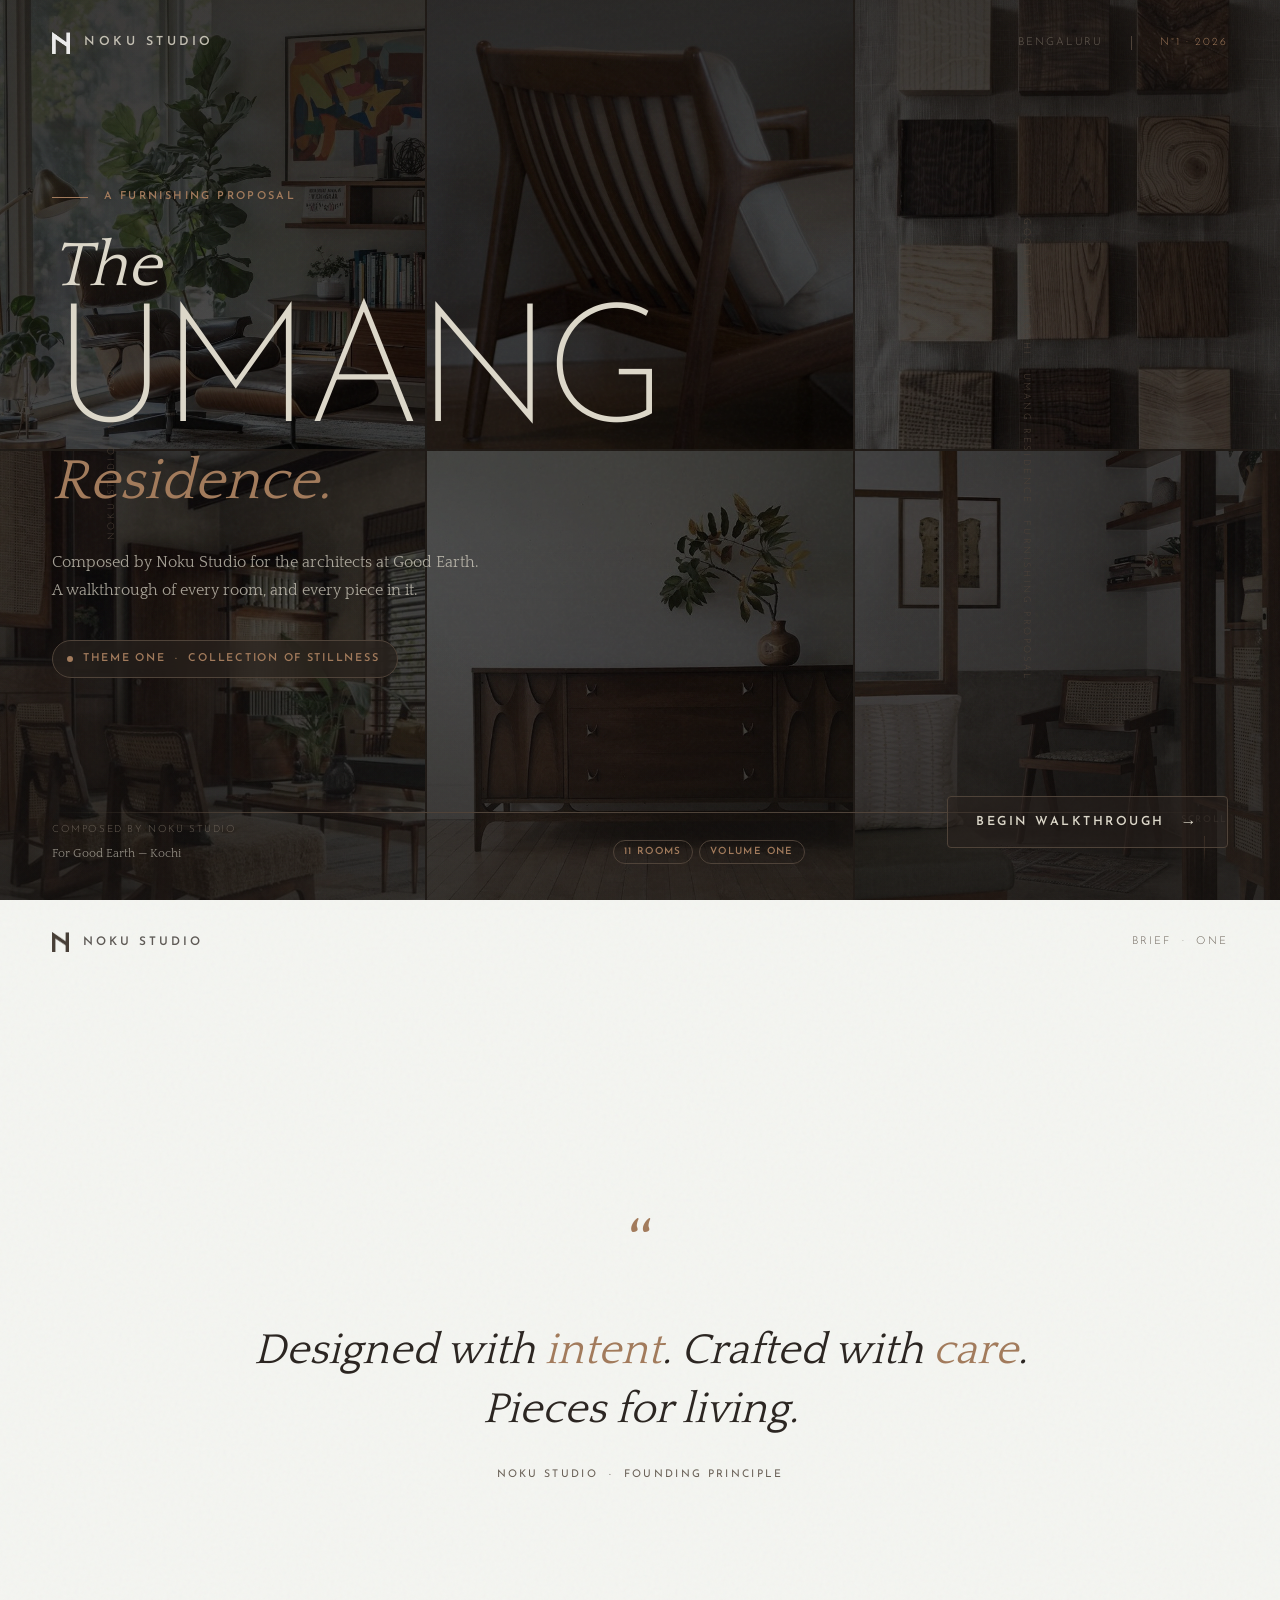
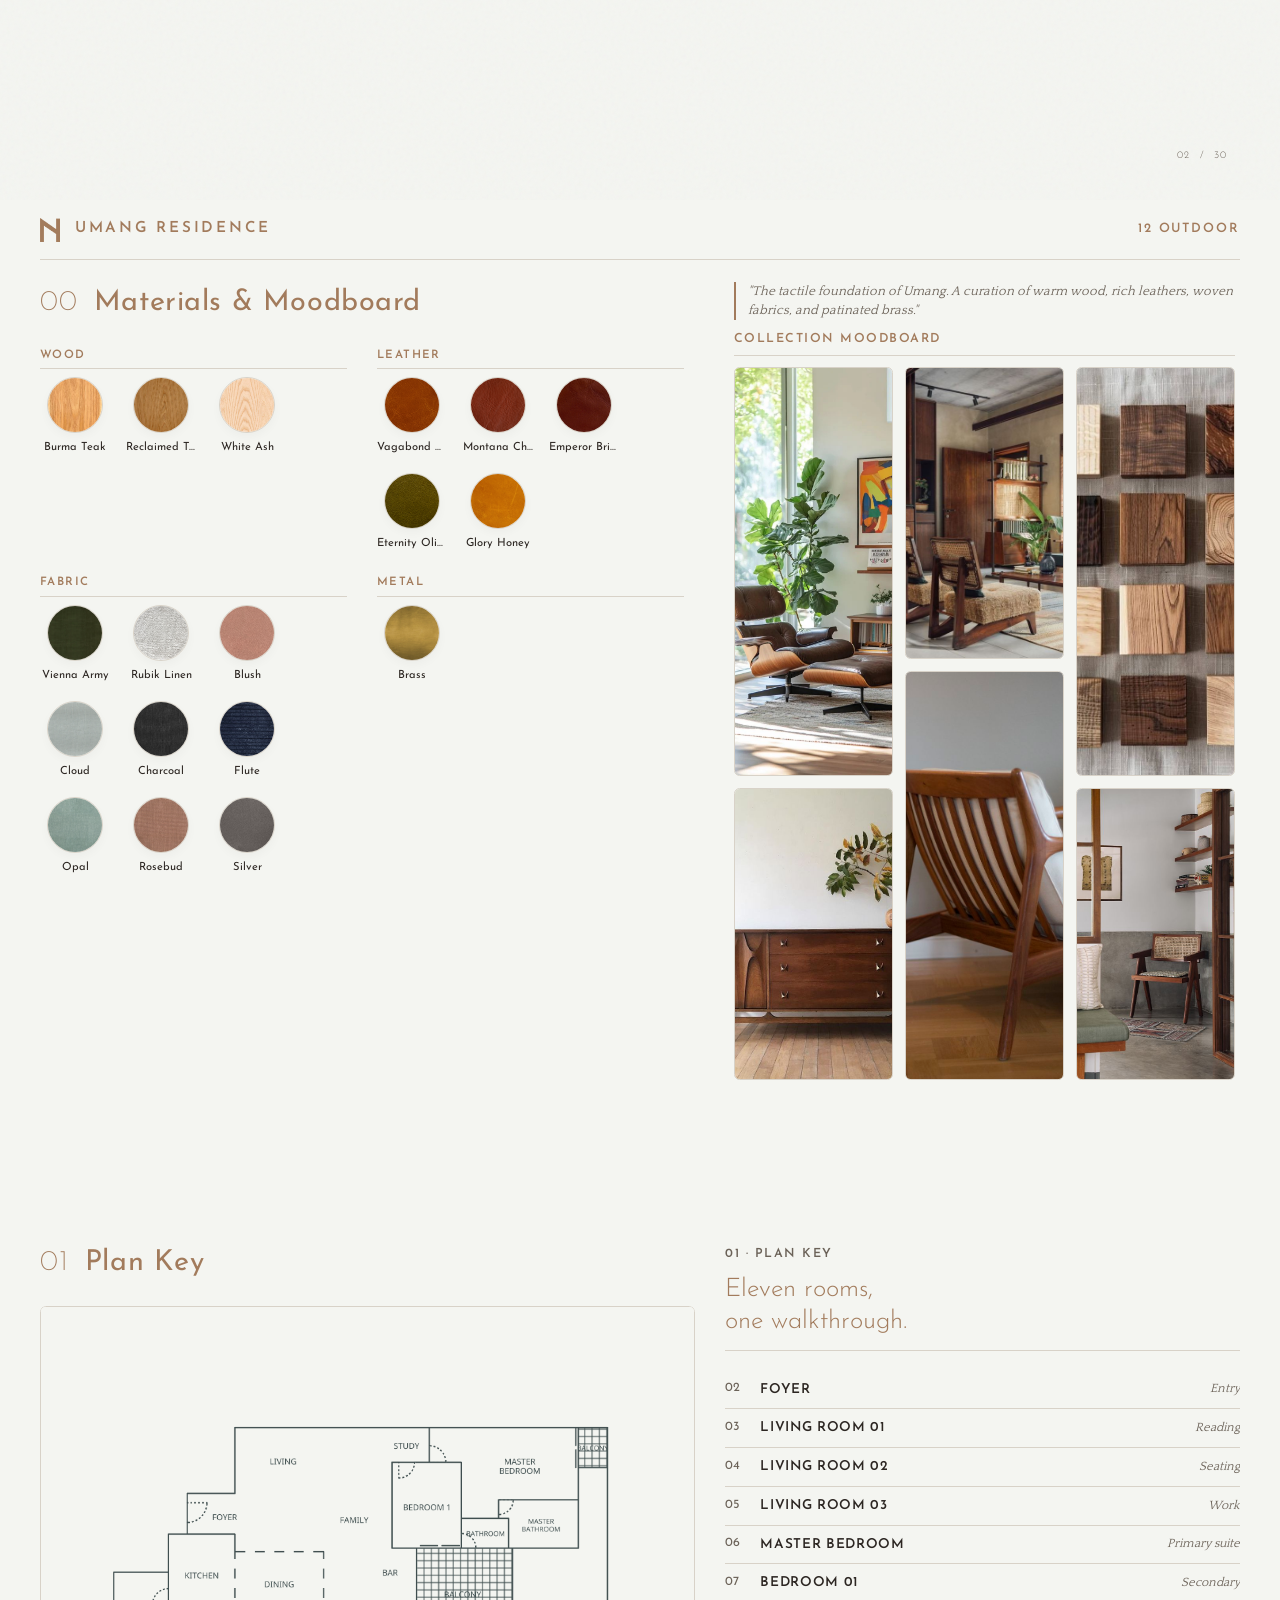
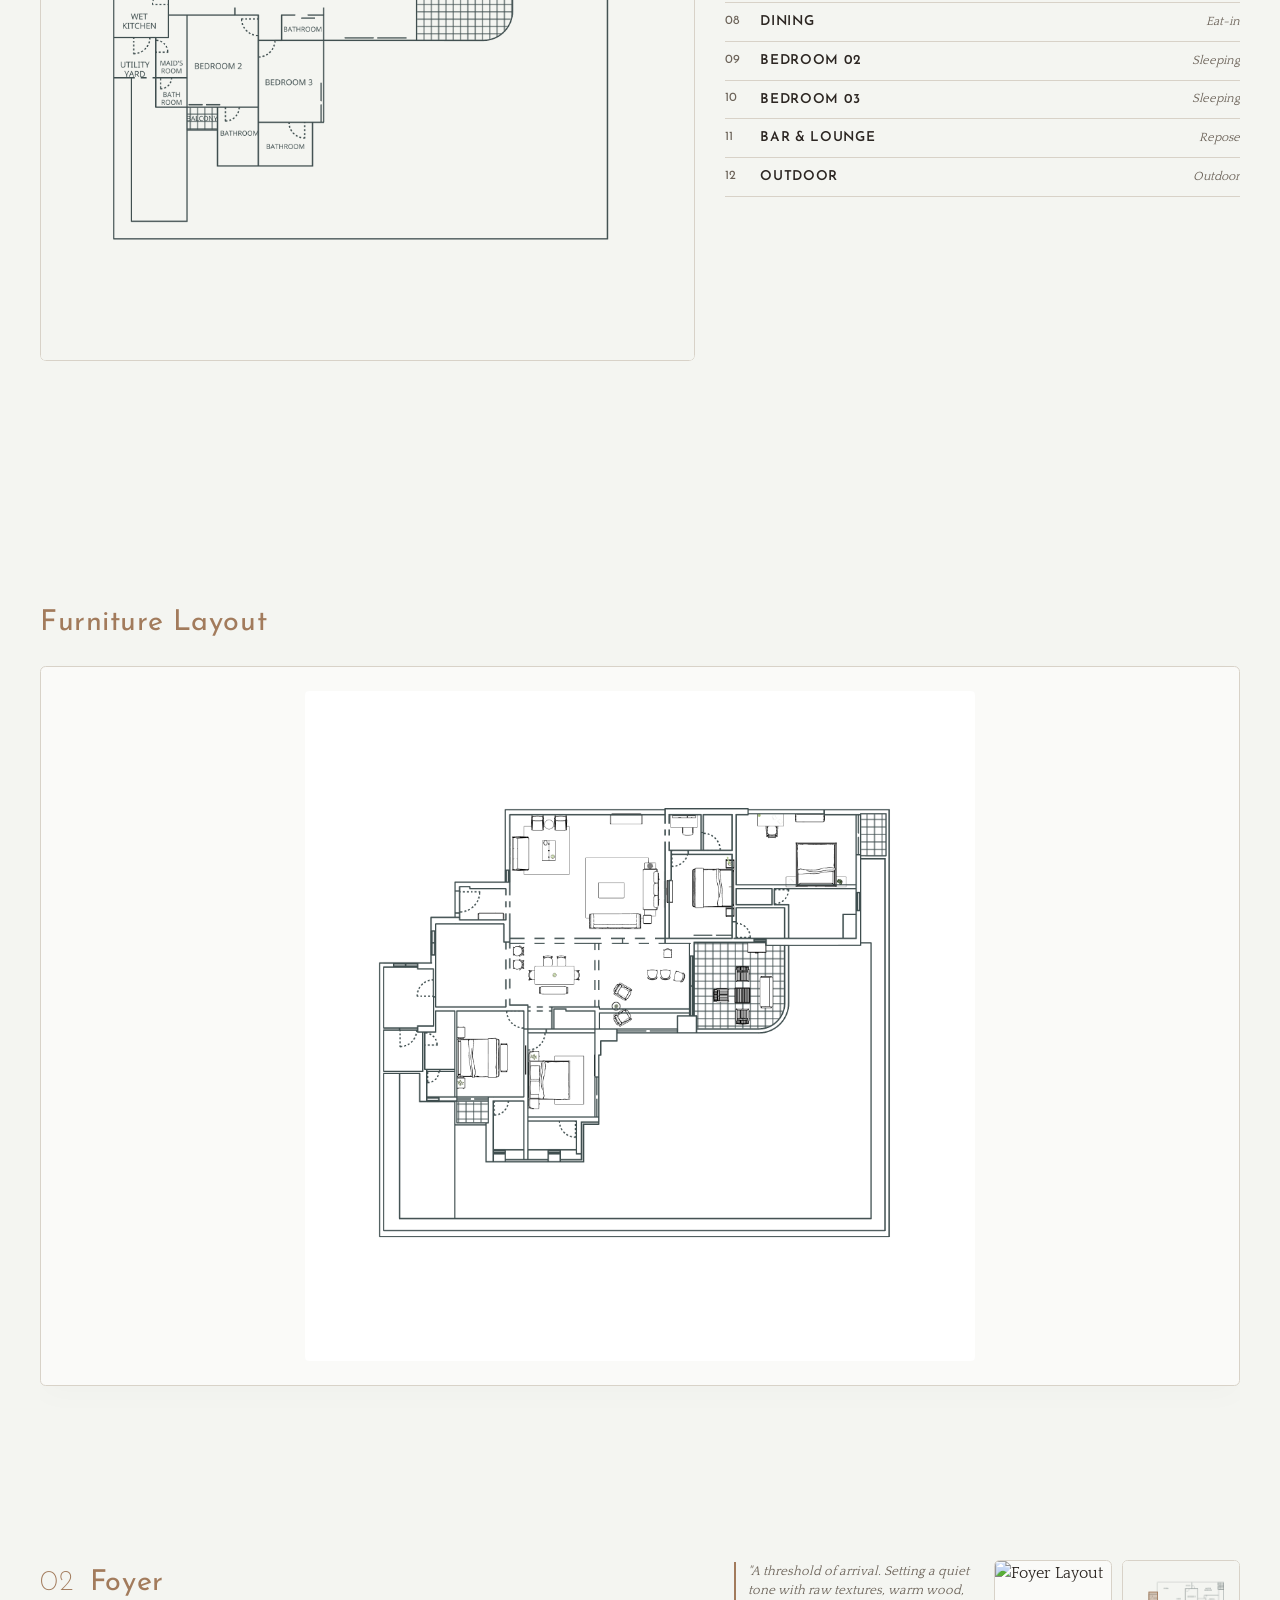
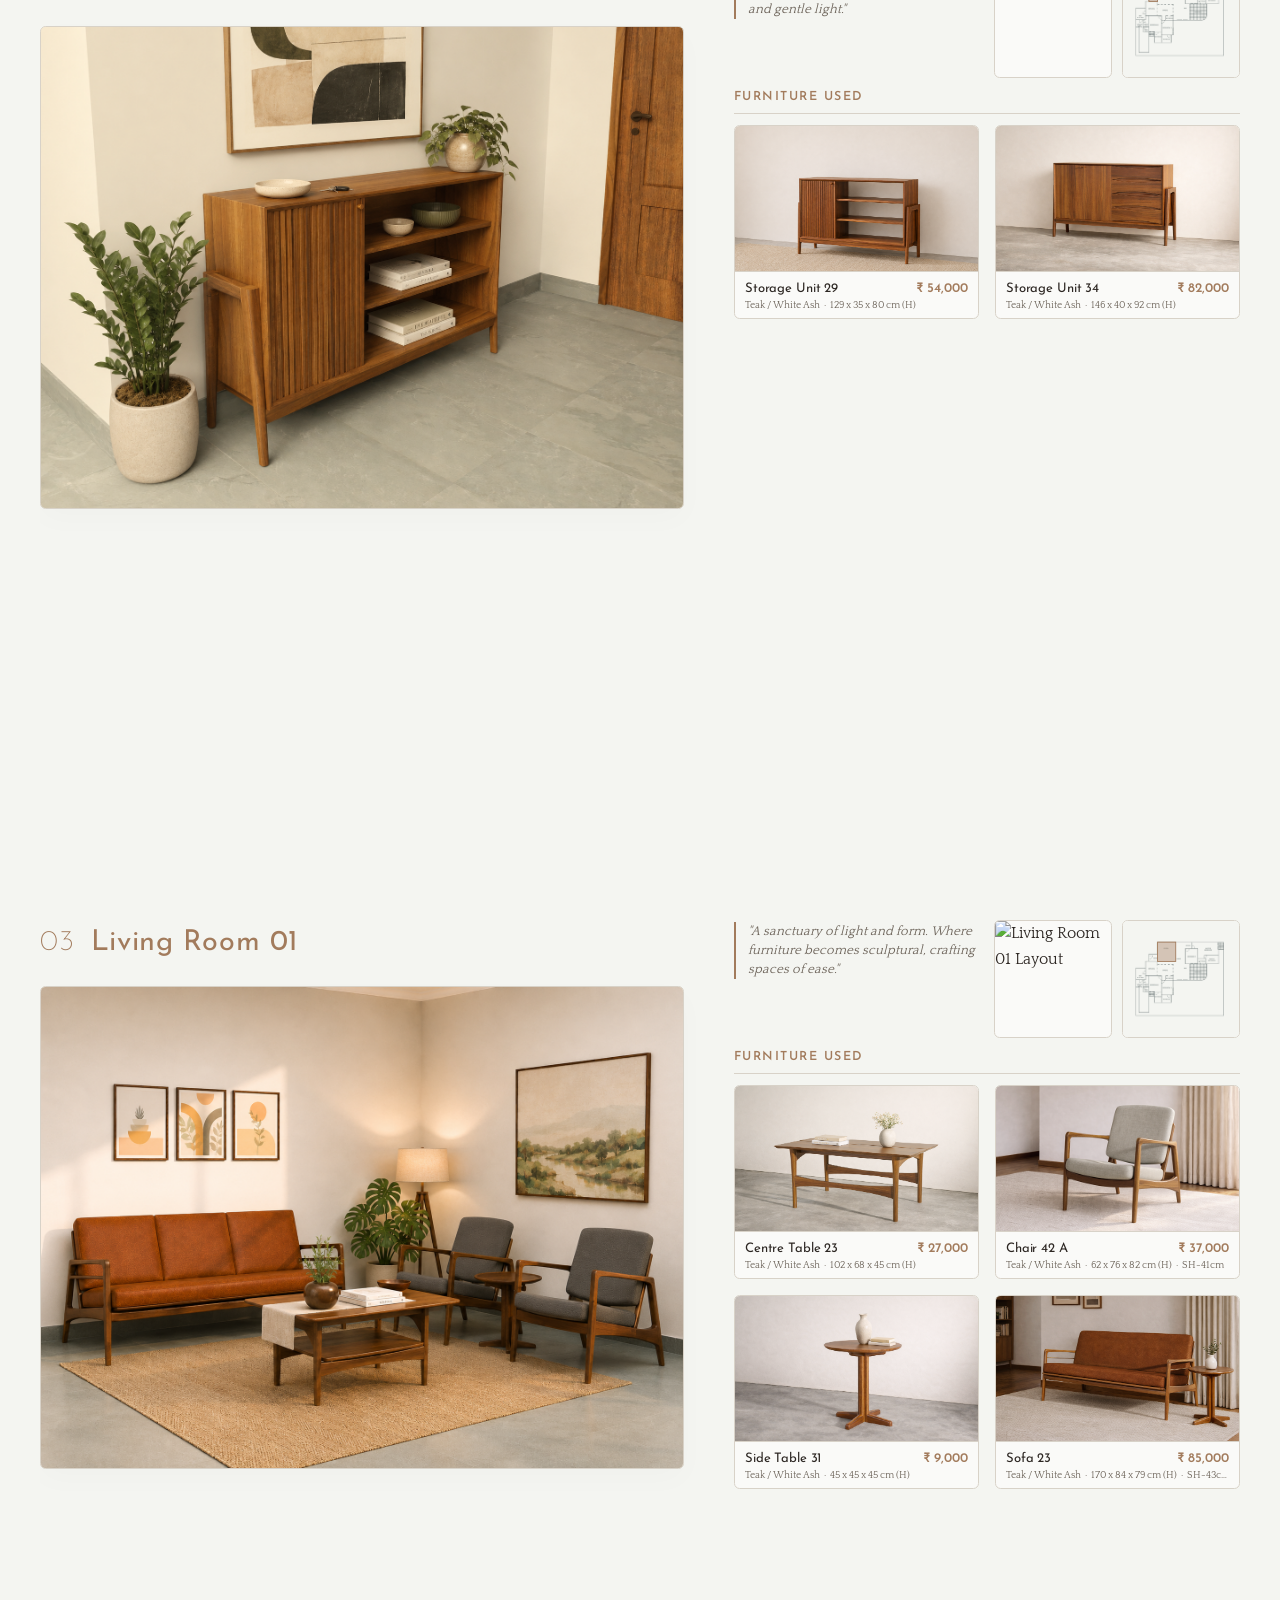
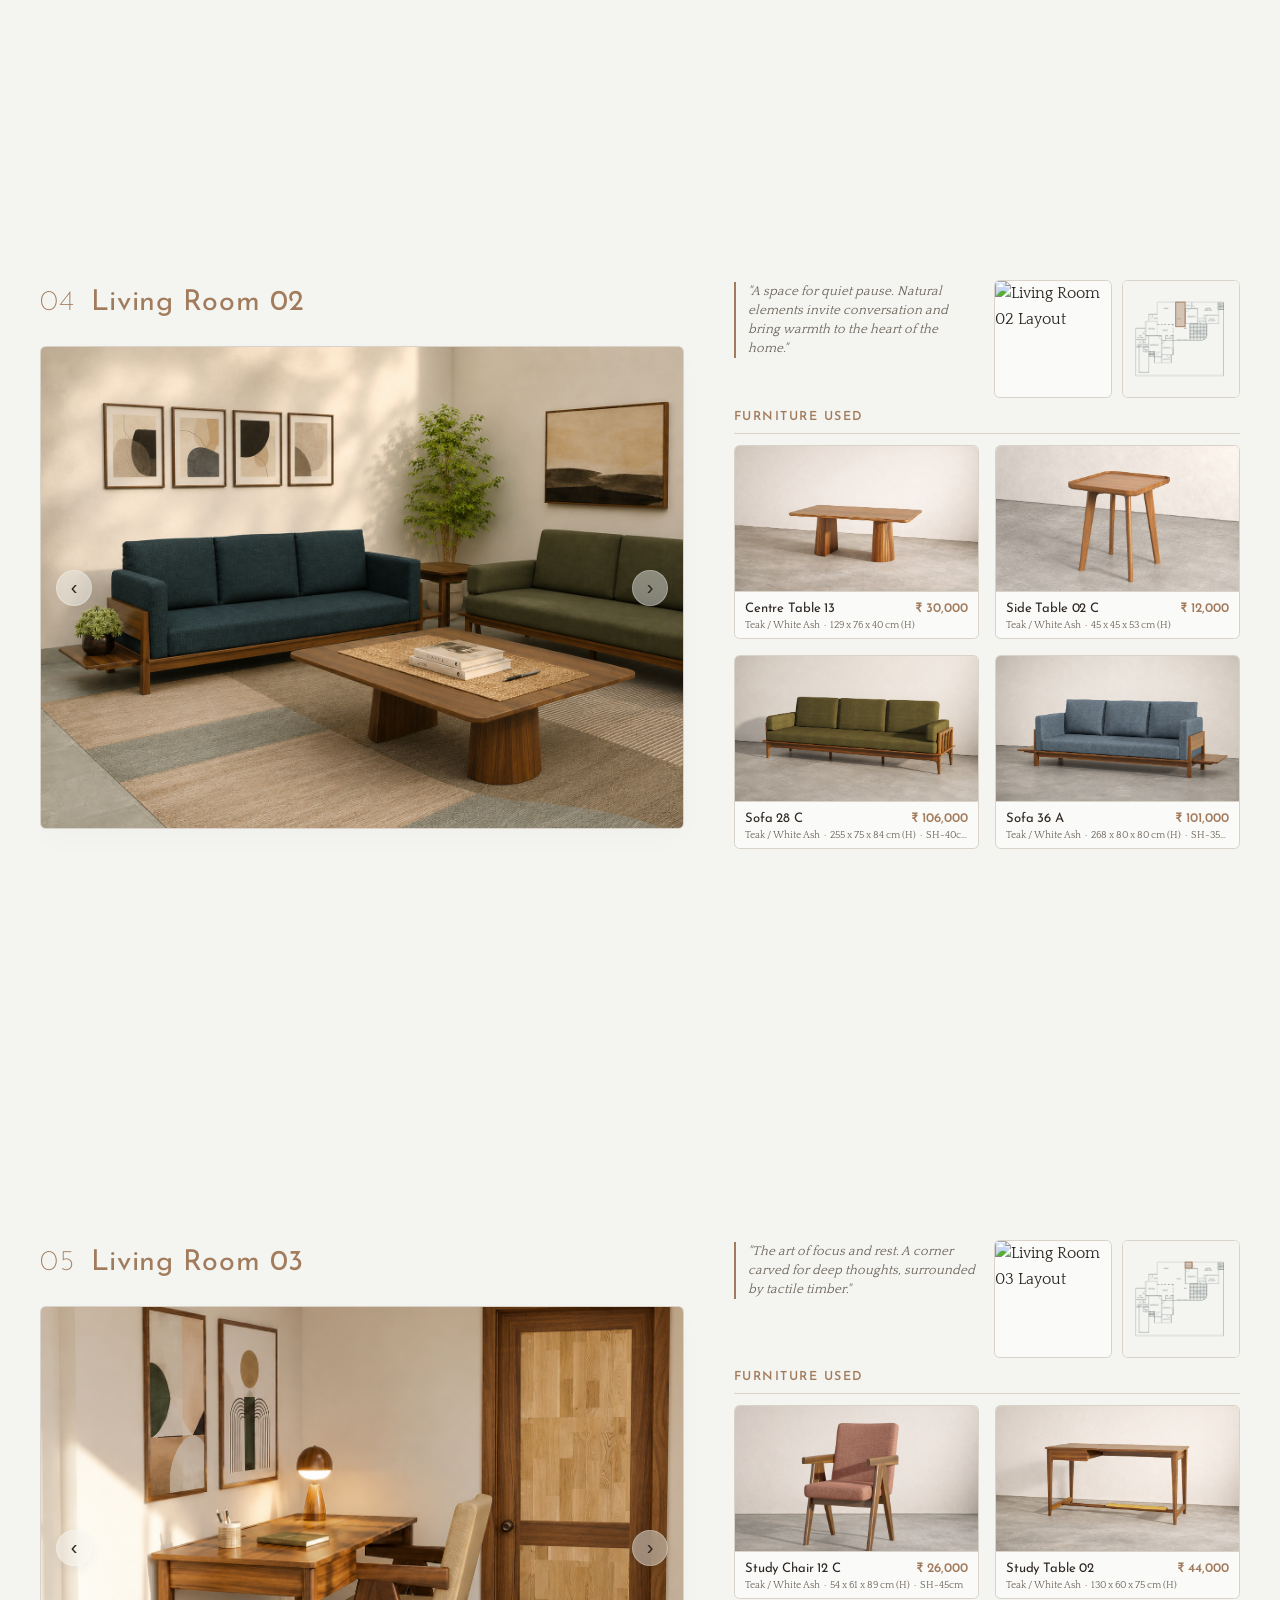
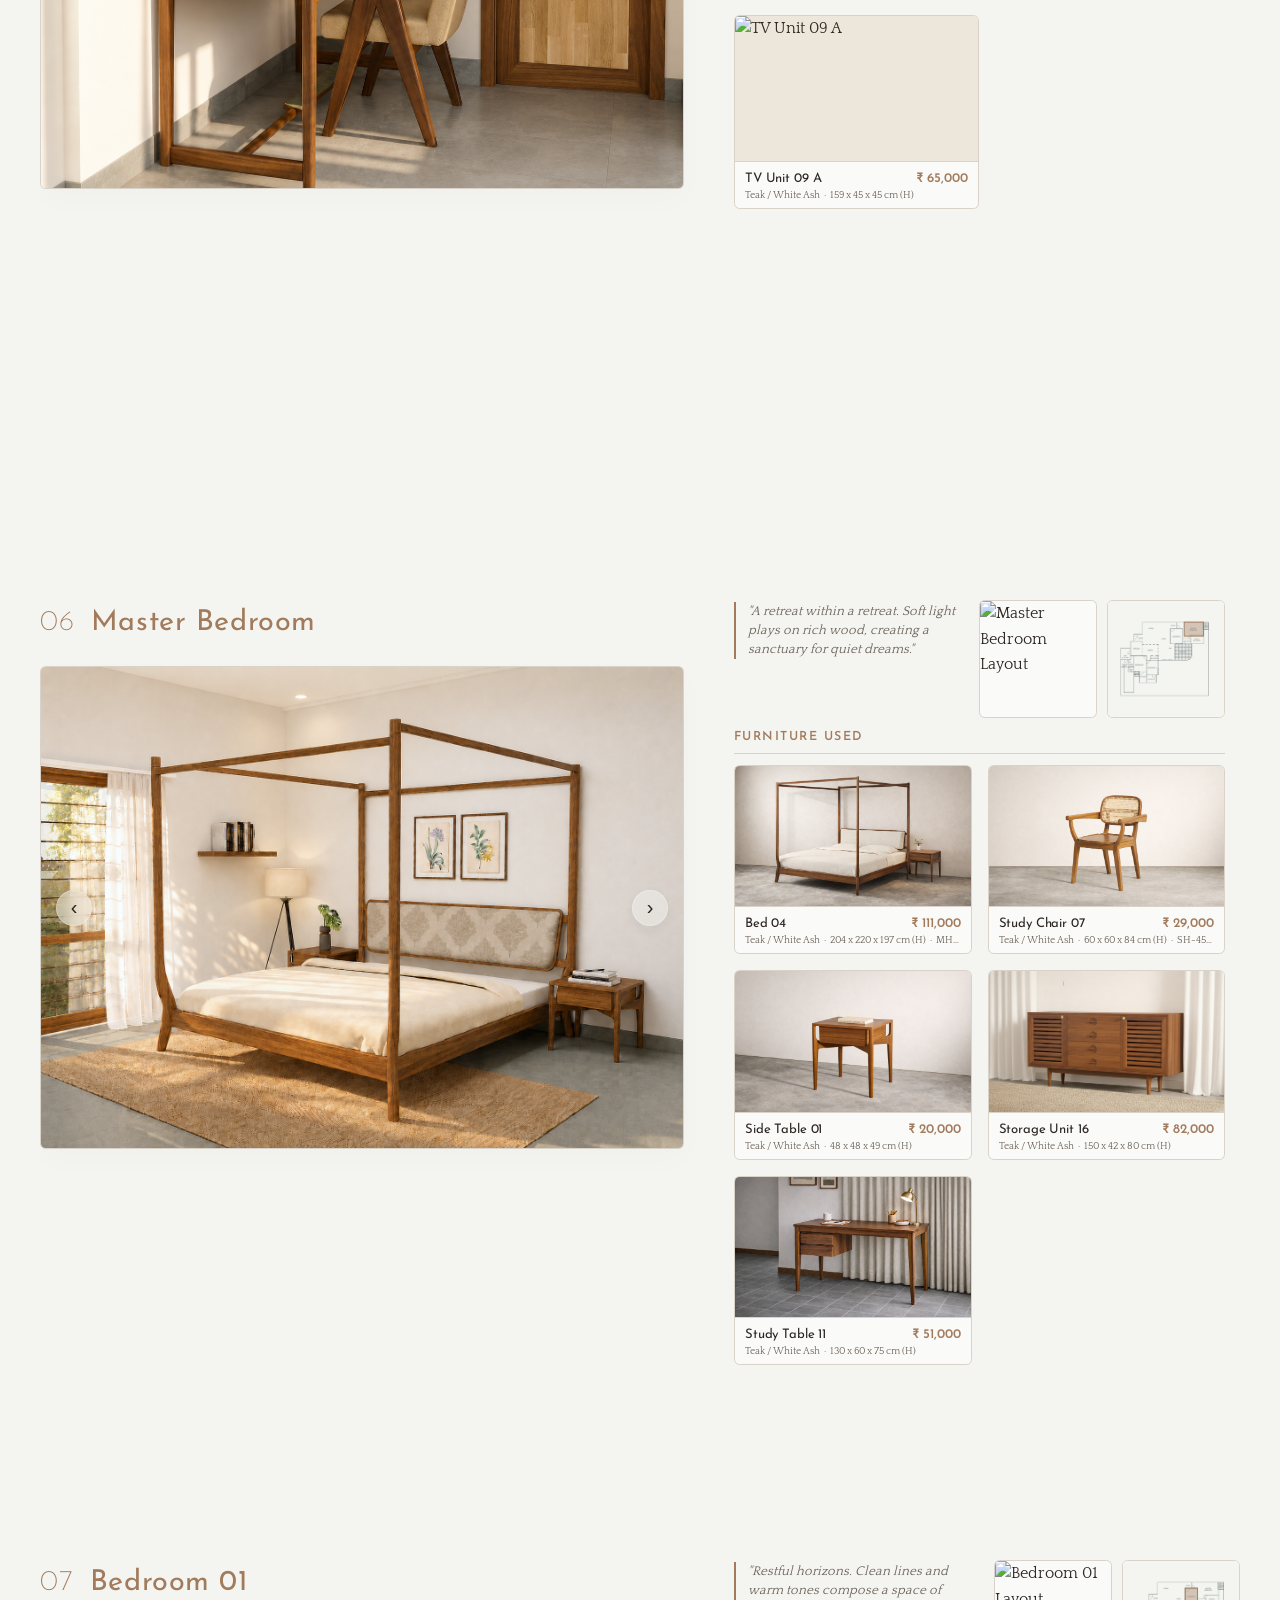
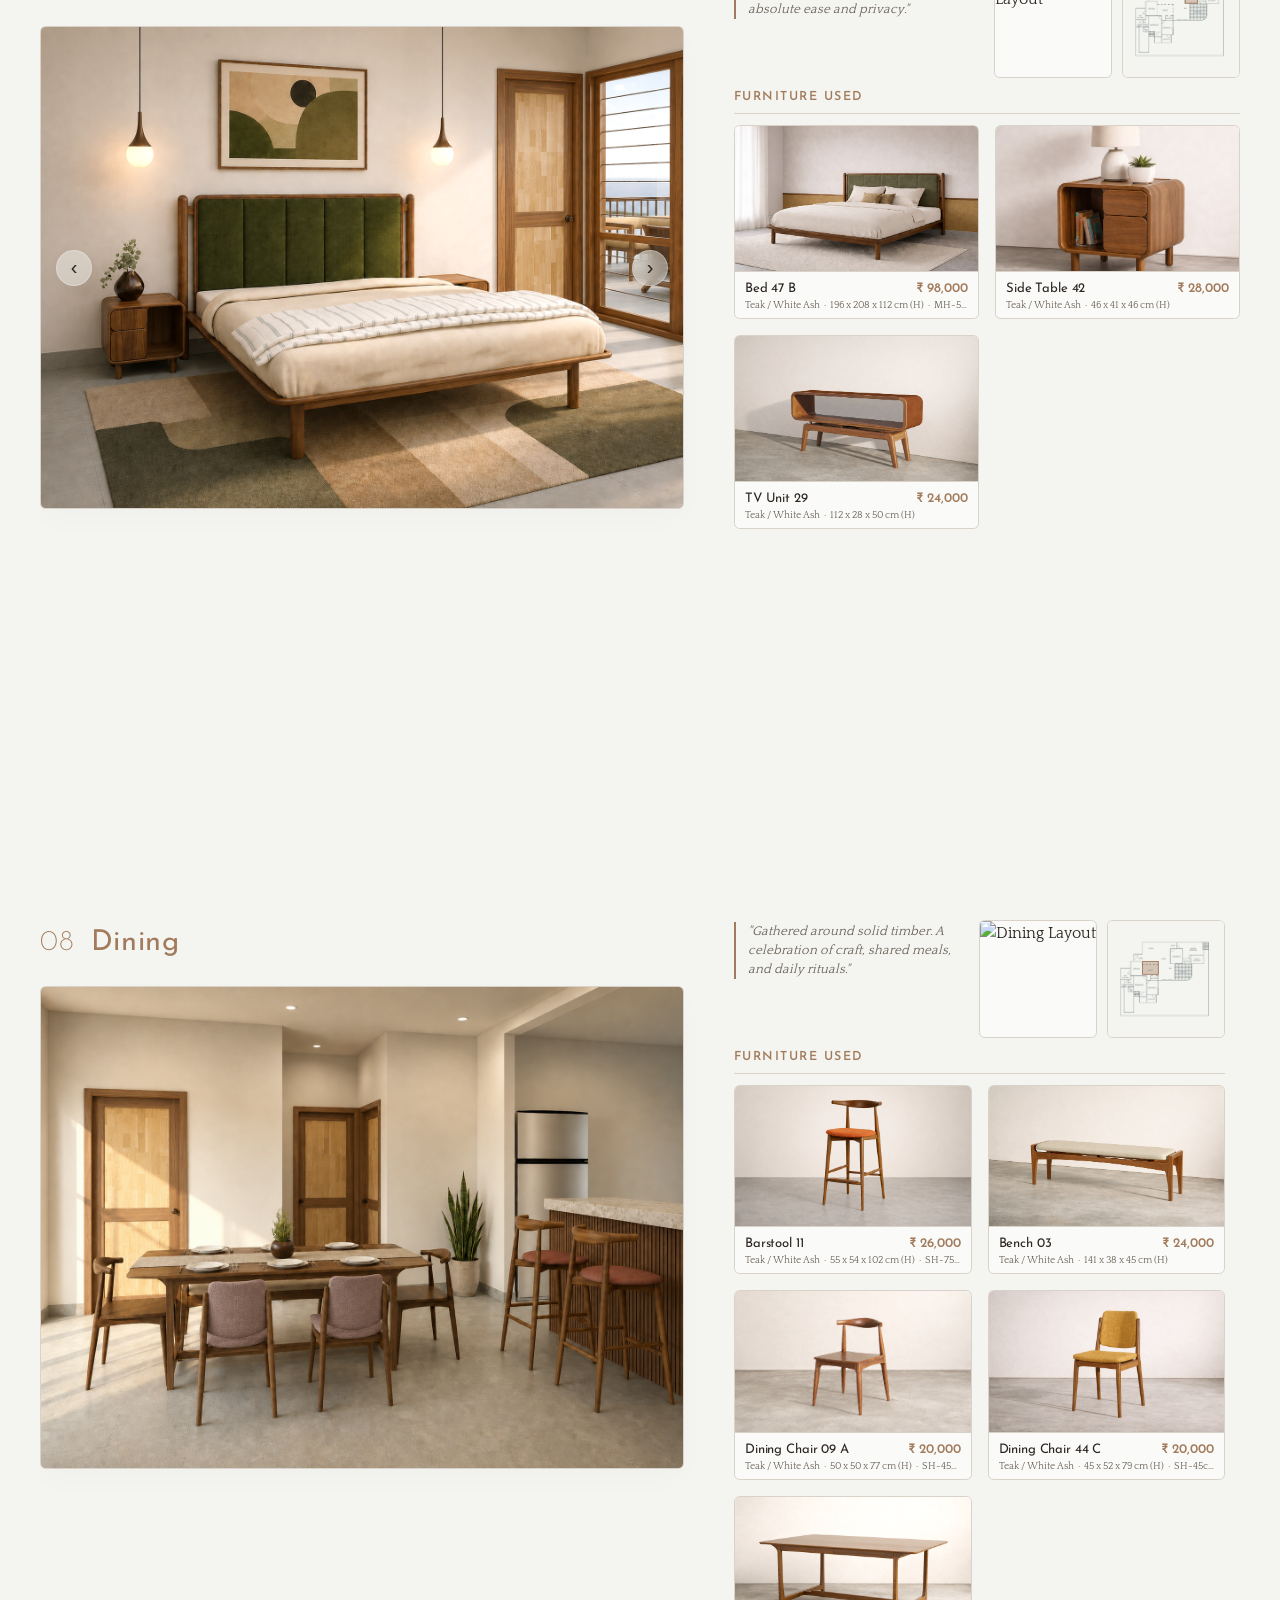
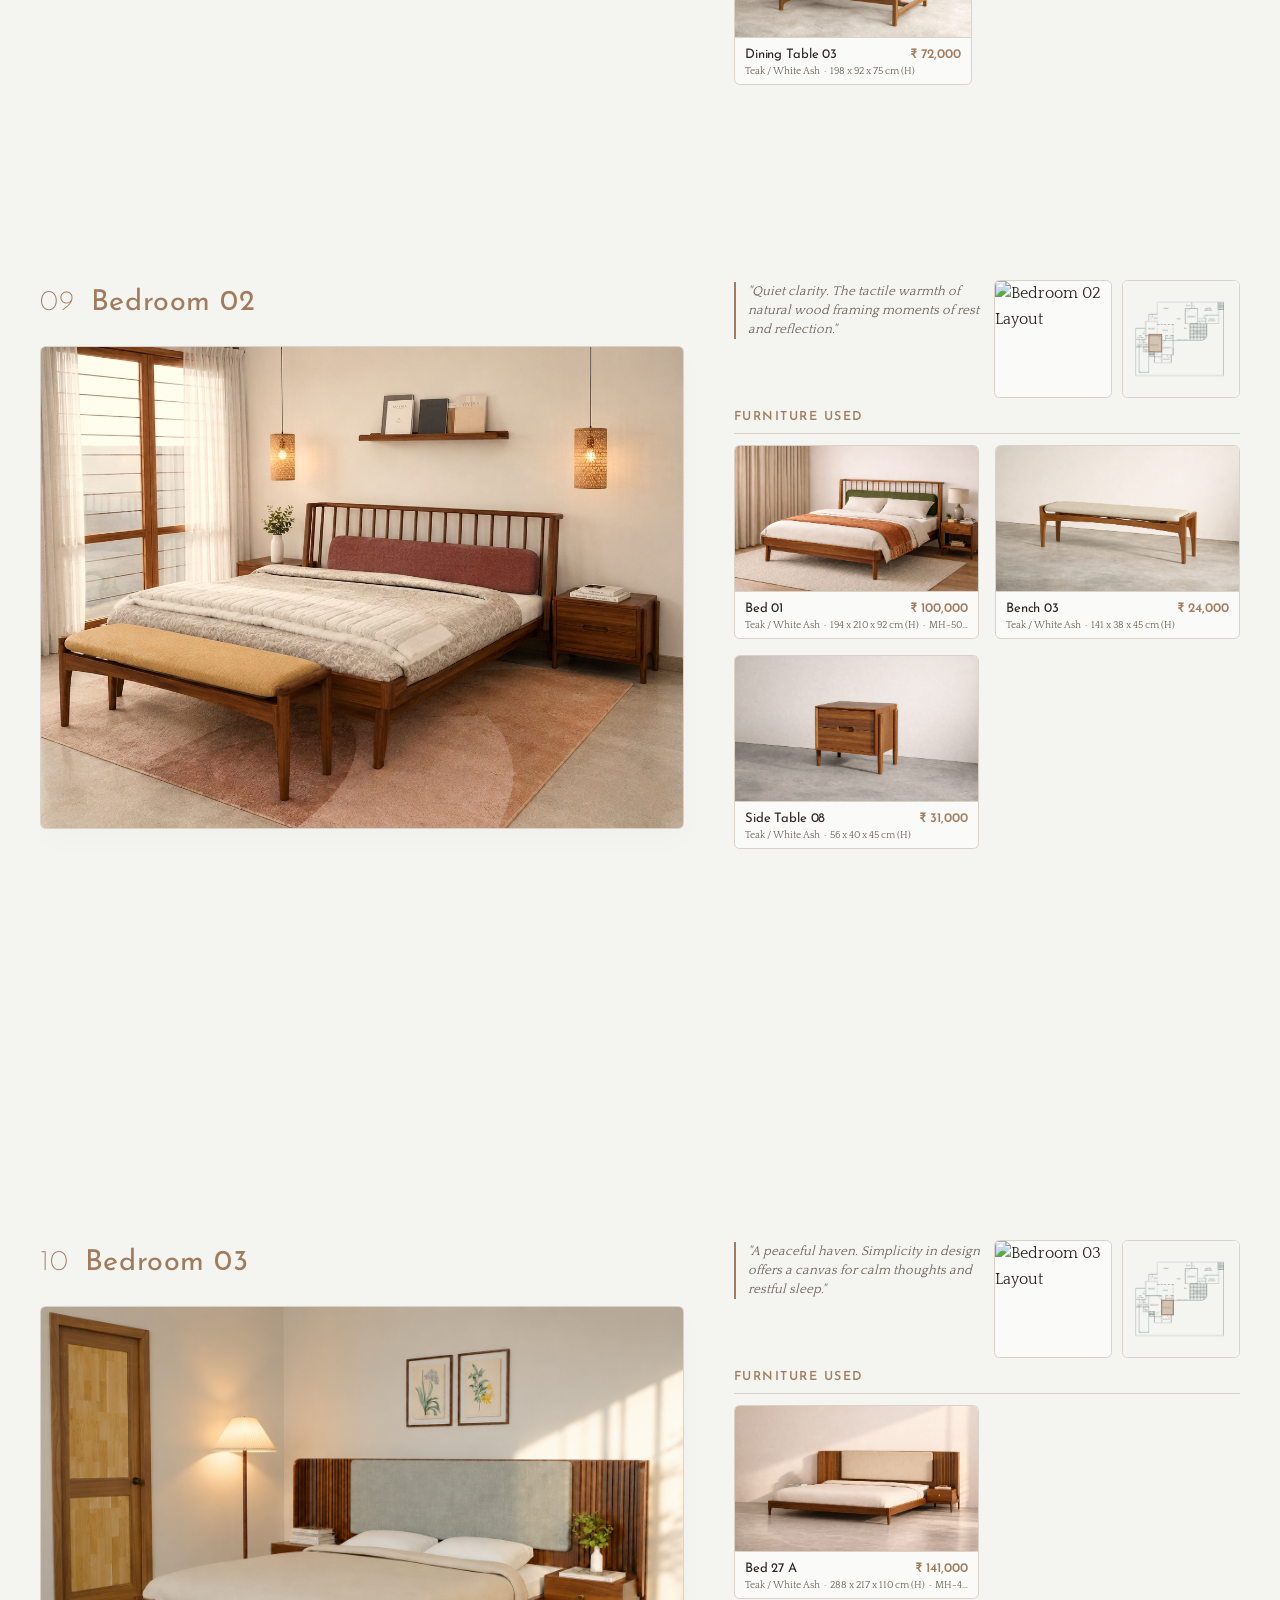
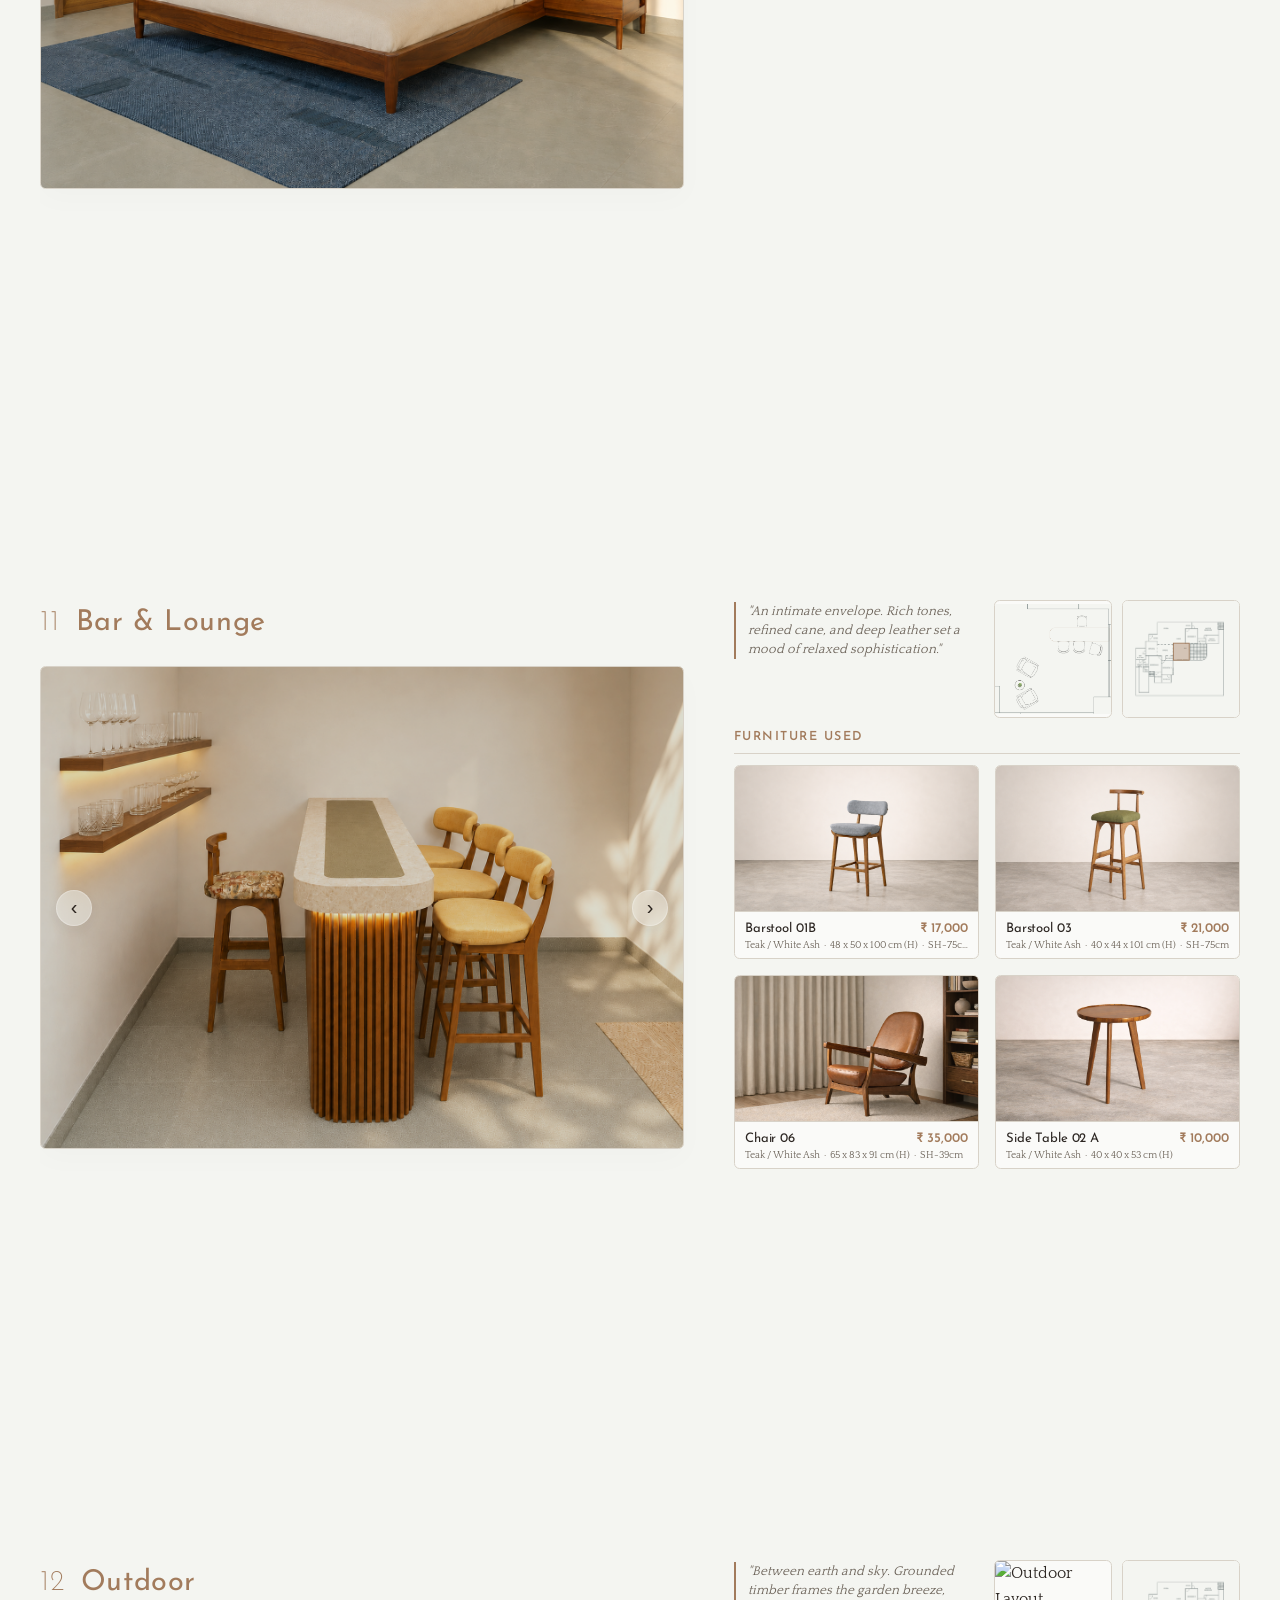
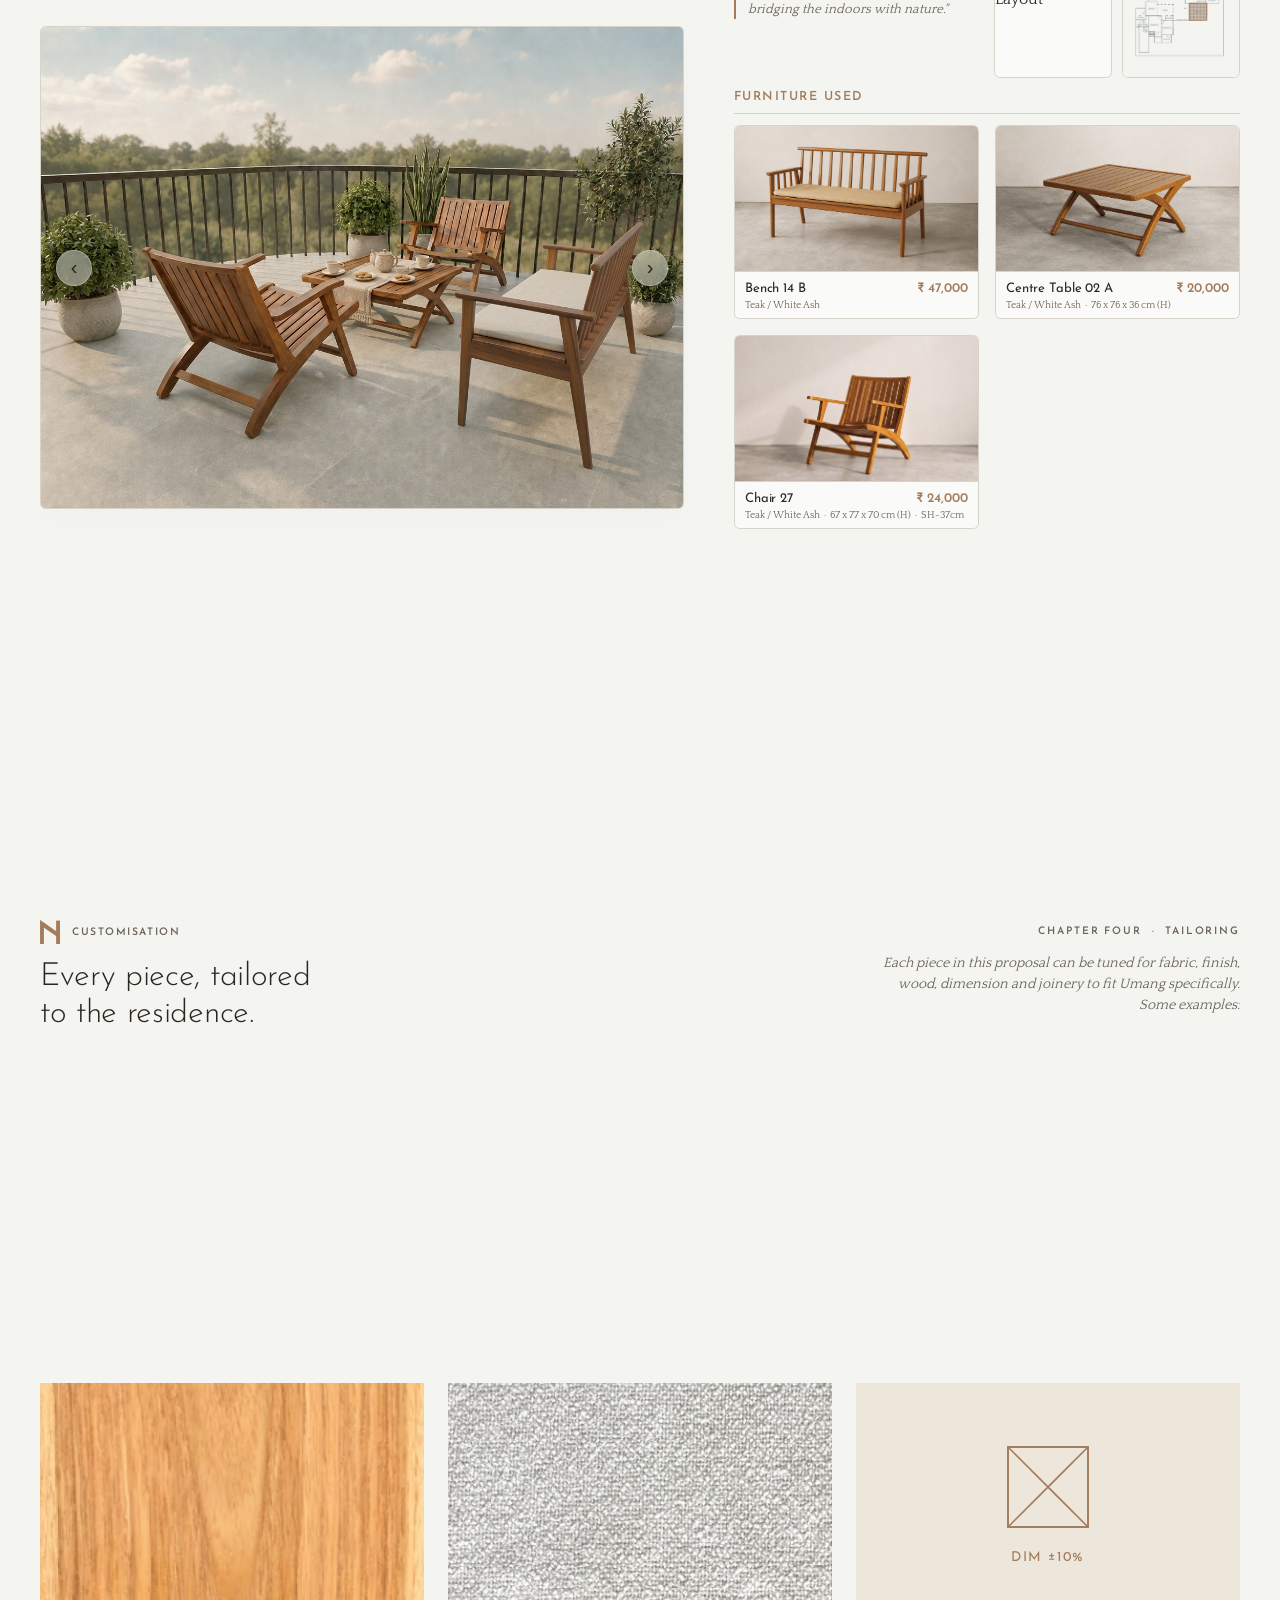
==== commit 47624826: "Increase customisation card image height and text sizes, add custom thank you section slide" ====
--- a/index.html
+++ b/index.html
@@ -2876,6 +2876,59 @@
       </div><!-- /custom-cards-row -->
     </main>
 
+    <!-- ==========================================================================
+         SECTION 14: THANK YOU (dark)
+         ========================================================================== -->
+    <section class="room-section landing-thankyou-section" id="thank-you" data-room-title="Thank You">
+      <!-- Background Collage Panel / Vignette -->
+      <div class="ty-bg-panel">
+        <img src="Moodboard - of stillness/01.jpg" alt="Thank You background">
+      </div>
+      <div class="ty-bg-vignette"></div>
+
+      <!-- Tickers -->
+      <div class="ty-side-ticker"><span>Umang Residence &nbsp;·&nbsp; Good Earth Kochi</span></div>
+      <div class="ty-edition-mark"><span>Noku Studio &nbsp;·&nbsp; Edition 2026</span></div>
+
+      <!-- Header Nav -->
+      <nav class="ty-nav" aria-label="Thank you page navigation">
+        <div class="ty-nav__brand">
+          <img src="Noku mark.png" alt="Noku mark" class="ty-nav__logo">
+          <span class="ty-nav__wordmark">Noku Studio</span>
+        </div>
+        <span class="ty-nav__label">END OF PRESENTATION</span>
+      </nav>
+
+      <!-- Stage Content -->
+      <div class="ty-stage">
+        <div class="ty-eyebrow">
+          <span class="ty-eyebrow-line"></span>
+          <span class="ty-eyebrow-text">Good Earth Kochi</span>
+          <span class="ty-eyebrow-line"></span>
+        </div>
+        <h1 class="ty-title">Thank You.</h1>
+        <div class="ty-divider"></div>
+        <p class="ty-descriptor">
+          We look forward to collaborating with Good Earth to bring <strong>Umang</strong> to life.
+        </p>
+        
+        <div class="ty-ctas">
+          <button class="ty-btn ty-btn--primary" onclick="scrollToRoom('room-00')">
+            <span>Back to Plan Key</span>
+            <span class="ty-btn__arrow">↑</span>
+          </button>
+        </div>
+      </div>
+
+      <!-- Footer -->
+      <footer class="ty-footer">
+        <div class="ty-footer__left">
+          <span class="ty-footer__credit">Designed by Noku Studio</span>
+          <span class="ty-footer__client">Umang Residence &nbsp;·&nbsp; Pitch</span>
+        </div>
+        <span class="ty-pagination">30 &nbsp;/&nbsp; 30</span>
+      </footer>
+    </section>
     </div>
   </div>
 
@@ -3221,17 +3274,25 @@
             const titleEl = roomSection.querySelector('.space-title');
             const header = document.querySelector('.app-header');
             
-            if (header) {
-              header.style.opacity = '1';
-              header.style.pointerEvents = 'auto';
-            }
-            document.body.style.backgroundColor = '#f4f5f1';
-            if (idxEl && titleEl) {
-              badge.innerText = `${idxEl.innerText} ${titleEl.innerText}`;
-            } else if (roomSection.id === 'room-layout') {
-              badge.innerText = `Furniture Layout`;
-            } else if (roomSection.id === 'room-custom') {
-              badge.innerText = `13 Customisation`;
+            if (roomSection.id === 'thank-you') {
+              if (header) {
+                header.style.opacity = '0';
+                header.style.pointerEvents = 'none';
+              }
+              document.body.style.backgroundColor = '#1E1915';
+            } else {
+              if (header) {
+                header.style.opacity = '1';
+                header.style.pointerEvents = 'auto';
+              }
+              document.body.style.backgroundColor = '#f4f5f1';
+              if (idxEl && titleEl) {
+                badge.innerText = `${idxEl.innerText} ${titleEl.innerText}`;
+              } else if (roomSection.id === 'room-layout') {
+                badge.innerText = `Furniture Layout`;
+              } else if (roomSection.id === 'room-custom') {
+                badge.innerText = `13 Customisation`;
+              }
             }
           }
         });
--- a/style.css
+++ b/style.css
@@ -343,6 +343,8 @@
     scroll-margin-top: 60px; /* Offset for sticky header */
     box-sizing: border-box;
     padding: 20px 0;
+    margin-bottom: 120px; /* Added more gap between sections */
+    gap: 50px; /* Added more column gap between components */
   }
 
   .main-render-wrapper {
@@ -1275,6 +1277,12 @@
   background-color: var(--cream);
 }
 
+@media (min-width: 1201px) {
+  .custom-card-new__image-wrapper {
+    aspect-ratio: 1.6 / 1; /* Taller format to display details better */
+  }
+}
+
 .custom-card-new__image {
   width: 100%;
   height: 100%;
@@ -1295,8 +1303,8 @@
 }
 
 .custom-dim-svg {
-  width: 100%;
-  height: 100%;
+  width: auto;
+  height: 80%;
 }
 
 .custom-card-new__body {
@@ -1307,7 +1315,7 @@
 
 .custom-card-new__tag {
   font-family: var(--font-display);
-  font-size: 0.6rem;
+  font-size: 0.75rem; /* Increased from 0.6rem */
   font-weight: 600;
   letter-spacing: 0.12em;
   color: var(--chamoisee);
@@ -1316,7 +1324,7 @@
 
 .custom-card-new__title {
   font-family: var(--font-body);
-  font-size: 0.8rem;
+  font-size: 1.05rem; /* Increased from 0.8rem */
   font-weight: 400;
   color: var(--ink);
   margin: 0;
@@ -1325,7 +1333,7 @@
 
 .custom-card-new__desc {
   font-family: var(--font-body);
-  font-size: 0.62rem;
+  font-size: 0.82rem; /* Increased from 0.62rem */
   color: var(--muted);
   line-height: 1.4;
   margin: 0;
@@ -1367,7 +1375,8 @@
 
 @media (min-width: 1201px) {
   .landing-thankyou-section {
-    height: calc(100vh - 60px) !important;
+    height: 100vh !important;
+    scroll-margin-top: 0 !important;
   }
 }
 
